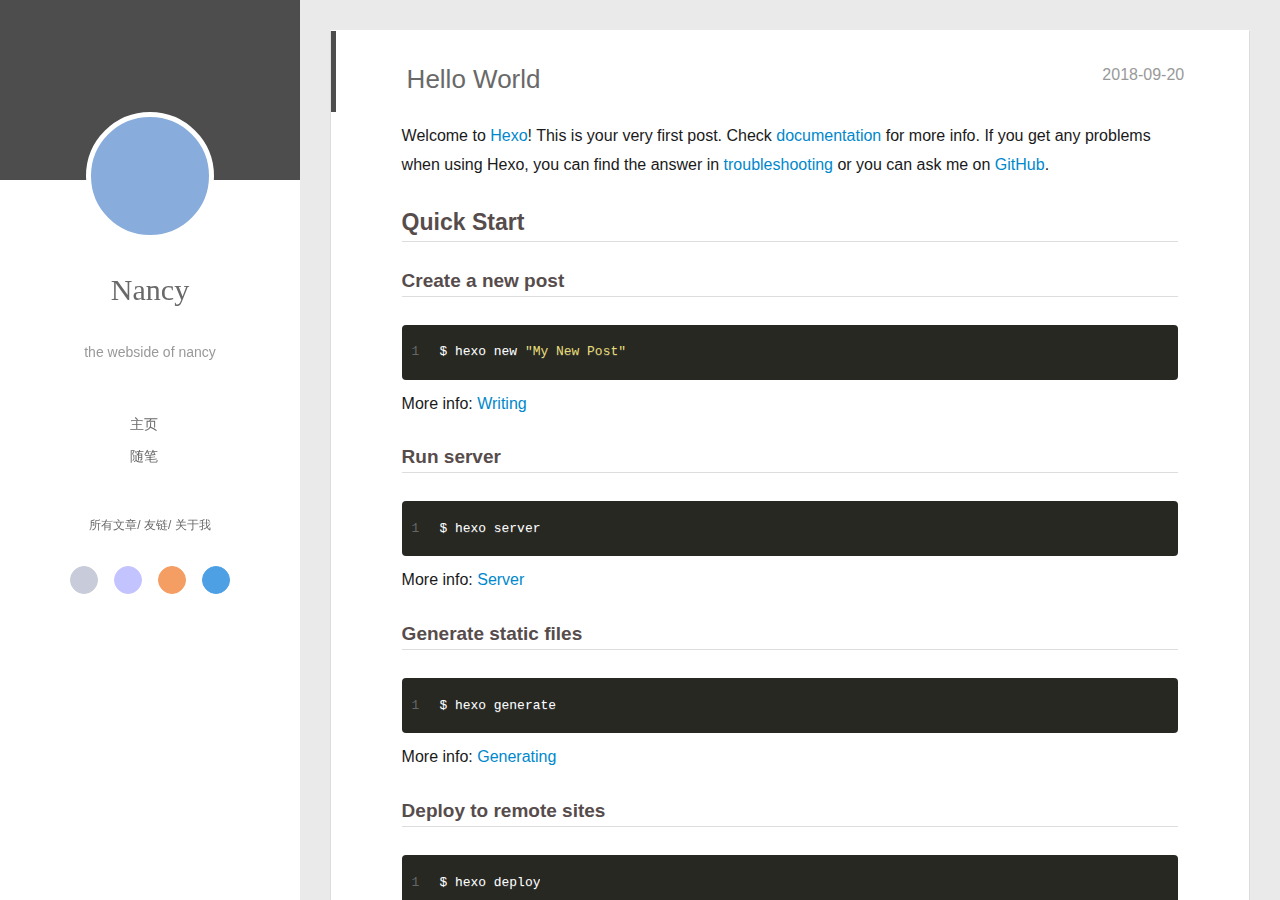
==== index.html @ 9cabf292 "Site updated: 2018-09-20 16:23:36" ====
<!DOCTYPE html>
<html>
<head>
  <meta charset="utf-8">
  
  <meta name="renderer" content="webkit">
  <meta http-equiv="X-UA-Compatible" content="IE=edge" >
  <link rel="dns-prefetch" href="https://nancyeah.github.io">
  <title>nancyeah</title>
  <meta name="viewport" content="width=device-width, initial-scale=1, maximum-scale=1">
  <meta name="description" content="the webside of nancy">
<meta property="og:type" content="website">
<meta property="og:title" content="nancyeah">
<meta property="og:url" content="https://nancyeah.github.io/index.html">
<meta property="og:site_name" content="nancyeah">
<meta property="og:description" content="the webside of nancy">
<meta property="og:locale" content="zh-CN">
<meta name="twitter:card" content="summary">
<meta name="twitter:title" content="nancyeah">
<meta name="twitter:description" content="the webside of nancy">
  
    <link rel="alternative" href="/atom.xml" title="nancyeah" type="application/atom+xml">
  
  
    <link rel="icon" href="/favicon.png">
  
  <link rel="stylesheet" type="text/css" href="/./main.0cf68a.css">
  <style type="text/css">
  
    #container.show {
      background: linear-gradient(200deg,#a0cfe4,#e8c37e);
    }
  </style>
  

  

</head>

<body>
  <div id="container" q-class="show:isCtnShow">
    <canvas id="anm-canvas" class="anm-canvas"></canvas>
    <div class="left-col" q-class="show:isShow">
      
<div class="overlay" style="background: #4d4d4d"></div>
<div class="intrude-less">
	<header id="header" class="inner">
		<a href="/" class="profilepic">
			<img src="" class="js-avatar">
		</a>
		<hgroup>
		  <h1 class="header-author"><a href="/">Nancy</a></h1>
		</hgroup>
		
		<p class="header-subtitle">the webside of nancy</p>
		

		<nav class="header-menu">
			<ul>
			
				<li><a href="/">主页</a></li>
	        
				<li><a href="/tags/随笔/">随笔</a></li>
	        
			</ul>
		</nav>
		<nav class="header-smart-menu">
    		
    			
    			<a q-on="click: openSlider(e, 'innerArchive')" href="javascript:void(0)">所有文章</a>
    			
            
    			
    			<a q-on="click: openSlider(e, 'friends')" href="javascript:void(0)">友链</a>
    			
            
    			
    			<a q-on="click: openSlider(e, 'aboutme')" href="javascript:void(0)">关于我</a>
    			
            
		</nav>
		<nav class="header-nav">
			<div class="social">
				
					<a class="github" target="_blank" href="#" title="github"><i class="icon-github"></i></a>
		        
					<a class="weibo" target="_blank" href="#" title="weibo"><i class="icon-weibo"></i></a>
		        
					<a class="rss" target="_blank" href="#" title="rss"><i class="icon-rss"></i></a>
		        
					<a class="zhihu" target="_blank" href="#" title="zhihu"><i class="icon-zhihu"></i></a>
		        
			</div>
		</nav>
	</header>		
</div>

    </div>
    <div class="mid-col" q-class="show:isShow,hide:isShow|isFalse">
      
<nav id="mobile-nav">
  	<div class="overlay js-overlay" style="background: #4d4d4d"></div>
	<div class="btnctn js-mobile-btnctn">
  		<div class="slider-trigger list" q-on="click: openSlider(e)"><i class="icon icon-sort"></i></div>
	</div>
	<div class="intrude-less">
		<header id="header" class="inner">
			<div class="profilepic">
				<img src="" class="js-avatar">
			</div>
			<hgroup>
			  <h1 class="header-author js-header-author">Nancy</h1>
			</hgroup>
			
			<p class="header-subtitle"><i class="icon icon-quo-left"></i>the webside of nancy<i class="icon icon-quo-right"></i></p>
			
			
			
				
			
				
			
			
			
			<nav class="header-nav">
				<div class="social">
					
						<a class="github" target="_blank" href="#" title="github"><i class="icon-github"></i></a>
			        
						<a class="weibo" target="_blank" href="#" title="weibo"><i class="icon-weibo"></i></a>
			        
						<a class="rss" target="_blank" href="#" title="rss"><i class="icon-rss"></i></a>
			        
						<a class="zhihu" target="_blank" href="#" title="zhihu"><i class="icon-zhihu"></i></a>
			        
				</div>
			</nav>

			<nav class="header-menu js-header-menu">
				<ul style="width: 50%">
				
				
					<li style="width: 50%"><a href="/">主页</a></li>
		        
					<li style="width: 50%"><a href="/tags/随笔/">随笔</a></li>
		        
				</ul>
			</nav>
		</header>				
	</div>
	<div class="mobile-mask" style="display:none" q-show="isShow"></div>
</nav>

      <div id="wrapper" class="body-wrap">
        <div class="menu-l">
          <div class="canvas-wrap">
            <canvas data-colors="#eaeaea" data-sectionHeight="100" data-contentId="js-content" id="myCanvas1" class="anm-canvas"></canvas>
          </div>
          <div id="js-content" class="content-ll">
            
  
    <article id="post-hello-world" class="article article-type-post  article-index" itemscope itemprop="blogPost">
  <div class="article-inner">
    
      <header class="article-header">
        
  
    <h1 itemprop="name">
      <a class="article-title" href="/2018/09/20/hello-world/">Hello World</a>
    </h1>
  

        
        <a href="/2018/09/20/hello-world/" class="archive-article-date">
  	<time datetime="2018-09-20T06:05:25.252Z" itemprop="datePublished"><i class="icon-calendar icon"></i>2018-09-20</time>
</a>
        
      </header>
    
    <div class="article-entry" itemprop="articleBody">
      
        <p>Welcome to <a href="https://hexo.io/" target="_blank" rel="noopener">Hexo</a>! This is your very first post. Check <a href="https://hexo.io/docs/" target="_blank" rel="noopener">documentation</a> for more info. If you get any problems when using Hexo, you can find the answer in <a href="https://hexo.io/docs/troubleshooting.html" target="_blank" rel="noopener">troubleshooting</a> or you can ask me on <a href="https://github.com/hexojs/hexo/issues" target="_blank" rel="noopener">GitHub</a>.</p>
<h2 id="Quick-Start"><a href="#Quick-Start" class="headerlink" title="Quick Start"></a>Quick Start</h2><h3 id="Create-a-new-post"><a href="#Create-a-new-post" class="headerlink" title="Create a new post"></a>Create a new post</h3><figure class="highlight bash"><table><tr><td class="gutter"><pre><span class="line">1</span><br></pre></td><td class="code"><pre><span class="line">$ hexo new <span class="string">"My New Post"</span></span><br></pre></td></tr></table></figure>
<p>More info: <a href="https://hexo.io/docs/writing.html" target="_blank" rel="noopener">Writing</a></p>
<h3 id="Run-server"><a href="#Run-server" class="headerlink" title="Run server"></a>Run server</h3><figure class="highlight bash"><table><tr><td class="gutter"><pre><span class="line">1</span><br></pre></td><td class="code"><pre><span class="line">$ hexo server</span><br></pre></td></tr></table></figure>
<p>More info: <a href="https://hexo.io/docs/server.html" target="_blank" rel="noopener">Server</a></p>
<h3 id="Generate-static-files"><a href="#Generate-static-files" class="headerlink" title="Generate static files"></a>Generate static files</h3><figure class="highlight bash"><table><tr><td class="gutter"><pre><span class="line">1</span><br></pre></td><td class="code"><pre><span class="line">$ hexo generate</span><br></pre></td></tr></table></figure>
<p>More info: <a href="https://hexo.io/docs/generating.html" target="_blank" rel="noopener">Generating</a></p>
<h3 id="Deploy-to-remote-sites"><a href="#Deploy-to-remote-sites" class="headerlink" title="Deploy to remote sites"></a>Deploy to remote sites</h3><figure class="highlight bash"><table><tr><td class="gutter"><pre><span class="line">1</span><br></pre></td><td class="code"><pre><span class="line">$ hexo deploy</span><br></pre></td></tr></table></figure>
<p>More info: <a href="https://hexo.io/docs/deployment.html" target="_blank" rel="noopener">Deployment</a></p>

      

      
    </div>
    <div class="article-info article-info-index">
      
      
      

      
        <p class="article-more-link">
          <a class="article-more-a" href="/2018/09/20/hello-world/">展开全文 >></a>
        </p>
      

      
      <div class="clearfix"></div>
    </div>
  </div>
</article>

<aside class="wrap-side-operation">
    <div class="mod-side-operation">
        
        <div class="jump-container" id="js-jump-container" style="display:none;">
            <a href="javascript:void(0)" class="mod-side-operation__jump-to-top">
                <i class="icon-font icon-back"></i>
            </a>
            <div id="js-jump-plan-container" class="jump-plan-container" style="top: -11px;">
                <i class="icon-font icon-plane jump-plane"></i>
            </div>
        </div>
        
        
    </div>
</aside>



<!-- 目录内容 -->  <!-- 目录内容结束 -->
  
  


          </div>
        </div>
      </div>
      <footer id="footer">
  <div class="outer">
    <div id="footer-info">
    	<div class="footer-left">
    		&copy; 2018 Nancy
    	</div>
      	<div class="footer-right">
      		<a href="http://hexo.io/" target="_blank">Hexo</a>  Theme <a href="https://github.com/litten/hexo-theme-yilia" target="_blank">Yilia</a> by Litten
      	</div>
    </div>
  </div>
</footer>
    </div>
    <script>
	var yiliaConfig = {
		mathjax: false,
		isHome: true,
		isPost: false,
		isArchive: false,
		isTag: false,
		isCategory: false,
		open_in_new: false,
		toc_hide_index: true,
		root: "/",
		innerArchive: true,
		showTags: false
	}
</script>

<script>!function(t){function n(e){if(r[e])return r[e].exports;var i=r[e]={exports:{},id:e,loaded:!1};return t[e].call(i.exports,i,i.exports,n),i.loaded=!0,i.exports}var r={};n.m=t,n.c=r,n.p="./",n(0)}([function(t,n,r){r(195),t.exports=r(191)},function(t,n,r){var e=r(3),i=r(52),o=r(27),u=r(28),c=r(53),f="prototype",a=function(t,n,r){var s,l,h,v,p=t&a.F,d=t&a.G,y=t&a.S,g=t&a.P,b=t&a.B,m=d?e:y?e[n]||(e[n]={}):(e[n]||{})[f],x=d?i:i[n]||(i[n]={}),w=x[f]||(x[f]={});d&&(r=n);for(s in r)l=!p&&m&&void 0!==m[s],h=(l?m:r)[s],v=b&&l?c(h,e):g&&"function"==typeof h?c(Function.call,h):h,m&&u(m,s,h,t&a.U),x[s]!=h&&o(x,s,v),g&&w[s]!=h&&(w[s]=h)};e.core=i,a.F=1,a.G=2,a.S=4,a.P=8,a.B=16,a.W=32,a.U=64,a.R=128,t.exports=a},function(t,n,r){var e=r(6);t.exports=function(t){if(!e(t))throw TypeError(t+" is not an object!");return t}},function(t,n){var r=t.exports="undefined"!=typeof window&&window.Math==Math?window:"undefined"!=typeof self&&self.Math==Math?self:Function("return this")();"number"==typeof __g&&(__g=r)},function(t,n){t.exports=function(t){try{return!!t()}catch(t){return!0}}},function(t,n){var r=t.exports="undefined"!=typeof window&&window.Math==Math?window:"undefined"!=typeof self&&self.Math==Math?self:Function("return this")();"number"==typeof __g&&(__g=r)},function(t,n){t.exports=function(t){return"object"==typeof t?null!==t:"function"==typeof t}},function(t,n,r){var e=r(126)("wks"),i=r(76),o=r(3).Symbol,u="function"==typeof o;(t.exports=function(t){return e[t]||(e[t]=u&&o[t]||(u?o:i)("Symbol."+t))}).store=e},function(t,n){var r={}.hasOwnProperty;t.exports=function(t,n){return r.call(t,n)}},function(t,n,r){var e=r(94),i=r(33);t.exports=function(t){return e(i(t))}},function(t,n,r){t.exports=!r(4)(function(){return 7!=Object.defineProperty({},"a",{get:function(){return 7}}).a})},function(t,n,r){var e=r(2),i=r(167),o=r(50),u=Object.defineProperty;n.f=r(10)?Object.defineProperty:function(t,n,r){if(e(t),n=o(n,!0),e(r),i)try{return u(t,n,r)}catch(t){}if("get"in r||"set"in r)throw TypeError("Accessors not supported!");return"value"in r&&(t[n]=r.value),t}},function(t,n,r){t.exports=!r(18)(function(){return 7!=Object.defineProperty({},"a",{get:function(){return 7}}).a})},function(t,n,r){var e=r(14),i=r(22);t.exports=r(12)?function(t,n,r){return e.f(t,n,i(1,r))}:function(t,n,r){return t[n]=r,t}},function(t,n,r){var e=r(20),i=r(58),o=r(42),u=Object.defineProperty;n.f=r(12)?Object.defineProperty:function(t,n,r){if(e(t),n=o(n,!0),e(r),i)try{return u(t,n,r)}catch(t){}if("get"in r||"set"in r)throw TypeError("Accessors not supported!");return"value"in r&&(t[n]=r.value),t}},function(t,n,r){var e=r(40)("wks"),i=r(23),o=r(5).Symbol,u="function"==typeof o;(t.exports=function(t){return e[t]||(e[t]=u&&o[t]||(u?o:i)("Symbol."+t))}).store=e},function(t,n,r){var e=r(67),i=Math.min;t.exports=function(t){return t>0?i(e(t),9007199254740991):0}},function(t,n,r){var e=r(46);t.exports=function(t){return Object(e(t))}},function(t,n){t.exports=function(t){try{return!!t()}catch(t){return!0}}},function(t,n,r){var e=r(63),i=r(34);t.exports=Object.keys||function(t){return e(t,i)}},function(t,n,r){var e=r(21);t.exports=function(t){if(!e(t))throw TypeError(t+" is not an object!");return t}},function(t,n){t.exports=function(t){return"object"==typeof t?null!==t:"function"==typeof t}},function(t,n){t.exports=function(t,n){return{enumerable:!(1&t),configurable:!(2&t),writable:!(4&t),value:n}}},function(t,n){var r=0,e=Math.random();t.exports=function(t){return"Symbol(".concat(void 0===t?"":t,")_",(++r+e).toString(36))}},function(t,n){var r={}.hasOwnProperty;t.exports=function(t,n){return r.call(t,n)}},function(t,n){var r=t.exports={version:"2.4.0"};"number"==typeof __e&&(__e=r)},function(t,n){t.exports=function(t){if("function"!=typeof t)throw TypeError(t+" is not a function!");return t}},function(t,n,r){var e=r(11),i=r(66);t.exports=r(10)?function(t,n,r){return e.f(t,n,i(1,r))}:function(t,n,r){return t[n]=r,t}},function(t,n,r){var e=r(3),i=r(27),o=r(24),u=r(76)("src"),c="toString",f=Function[c],a=(""+f).split(c);r(52).inspectSource=function(t){return f.call(t)},(t.exports=function(t,n,r,c){var f="function"==typeof r;f&&(o(r,"name")||i(r,"name",n)),t[n]!==r&&(f&&(o(r,u)||i(r,u,t[n]?""+t[n]:a.join(String(n)))),t===e?t[n]=r:c?t[n]?t[n]=r:i(t,n,r):(delete t[n],i(t,n,r)))})(Function.prototype,c,function(){return"function"==typeof this&&this[u]||f.call(this)})},function(t,n,r){var e=r(1),i=r(4),o=r(46),u=function(t,n,r,e){var i=String(o(t)),u="<"+n;return""!==r&&(u+=" "+r+'="'+String(e).replace(/"/g,"&quot;")+'"'),u+">"+i+"</"+n+">"};t.exports=function(t,n){var r={};r[t]=n(u),e(e.P+e.F*i(function(){var n=""[t]('"');return n!==n.toLowerCase()||n.split('"').length>3}),"String",r)}},function(t,n,r){var e=r(115),i=r(46);t.exports=function(t){return e(i(t))}},function(t,n,r){var e=r(116),i=r(66),o=r(30),u=r(50),c=r(24),f=r(167),a=Object.getOwnPropertyDescriptor;n.f=r(10)?a:function(t,n){if(t=o(t),n=u(n,!0),f)try{return a(t,n)}catch(t){}if(c(t,n))return i(!e.f.call(t,n),t[n])}},function(t,n,r){var e=r(24),i=r(17),o=r(145)("IE_PROTO"),u=Object.prototype;t.exports=Object.getPrototypeOf||function(t){return t=i(t),e(t,o)?t[o]:"function"==typeof t.constructor&&t instanceof t.constructor?t.constructor.prototype:t instanceof Object?u:null}},function(t,n){t.exports=function(t){if(void 0==t)throw TypeError("Can't call method on  "+t);return t}},function(t,n){t.exports="constructor,hasOwnProperty,isPrototypeOf,propertyIsEnumerable,toLocaleString,toString,valueOf".split(",")},function(t,n){t.exports={}},function(t,n){t.exports=!0},function(t,n){n.f={}.propertyIsEnumerable},function(t,n,r){var e=r(14).f,i=r(8),o=r(15)("toStringTag");t.exports=function(t,n,r){t&&!i(t=r?t:t.prototype,o)&&e(t,o,{configurable:!0,value:n})}},function(t,n,r){var e=r(40)("keys"),i=r(23);t.exports=function(t){return e[t]||(e[t]=i(t))}},function(t,n,r){var e=r(5),i="__core-js_shared__",o=e[i]||(e[i]={});t.exports=function(t){return o[t]||(o[t]={})}},function(t,n){var r=Math.ceil,e=Math.floor;t.exports=function(t){return isNaN(t=+t)?0:(t>0?e:r)(t)}},function(t,n,r){var e=r(21);t.exports=function(t,n){if(!e(t))return t;var r,i;if(n&&"function"==typeof(r=t.toString)&&!e(i=r.call(t)))return i;if("function"==typeof(r=t.valueOf)&&!e(i=r.call(t)))return i;if(!n&&"function"==typeof(r=t.toString)&&!e(i=r.call(t)))return i;throw TypeError("Can't convert object to primitive value")}},function(t,n,r){var e=r(5),i=r(25),o=r(36),u=r(44),c=r(14).f;t.exports=function(t){var n=i.Symbol||(i.Symbol=o?{}:e.Symbol||{});"_"==t.charAt(0)||t in n||c(n,t,{value:u.f(t)})}},function(t,n,r){n.f=r(15)},function(t,n){var r={}.toString;t.exports=function(t){return r.call(t).slice(8,-1)}},function(t,n){t.exports=function(t){if(void 0==t)throw TypeError("Can't call method on  "+t);return t}},function(t,n,r){var e=r(4);t.exports=function(t,n){return!!t&&e(function(){n?t.call(null,function(){},1):t.call(null)})}},function(t,n,r){var e=r(53),i=r(115),o=r(17),u=r(16),c=r(203);t.exports=function(t,n){var r=1==t,f=2==t,a=3==t,s=4==t,l=6==t,h=5==t||l,v=n||c;return function(n,c,p){for(var d,y,g=o(n),b=i(g),m=e(c,p,3),x=u(b.length),w=0,S=r?v(n,x):f?v(n,0):void 0;x>w;w++)if((h||w in b)&&(d=b[w],y=m(d,w,g),t))if(r)S[w]=y;else if(y)switch(t){case 3:return!0;case 5:return d;case 6:return w;case 2:S.push(d)}else if(s)return!1;return l?-1:a||s?s:S}}},function(t,n,r){var e=r(1),i=r(52),o=r(4);t.exports=function(t,n){var r=(i.Object||{})[t]||Object[t],u={};u[t]=n(r),e(e.S+e.F*o(function(){r(1)}),"Object",u)}},function(t,n,r){var e=r(6);t.exports=function(t,n){if(!e(t))return t;var r,i;if(n&&"function"==typeof(r=t.toString)&&!e(i=r.call(t)))return i;if("function"==typeof(r=t.valueOf)&&!e(i=r.call(t)))return i;if(!n&&"function"==typeof(r=t.toString)&&!e(i=r.call(t)))return i;throw TypeError("Can't convert object to primitive value")}},function(t,n,r){var e=r(5),i=r(25),o=r(91),u=r(13),c="prototype",f=function(t,n,r){var a,s,l,h=t&f.F,v=t&f.G,p=t&f.S,d=t&f.P,y=t&f.B,g=t&f.W,b=v?i:i[n]||(i[n]={}),m=b[c],x=v?e:p?e[n]:(e[n]||{})[c];v&&(r=n);for(a in r)(s=!h&&x&&void 0!==x[a])&&a in b||(l=s?x[a]:r[a],b[a]=v&&"function"!=typeof x[a]?r[a]:y&&s?o(l,e):g&&x[a]==l?function(t){var n=function(n,r,e){if(this instanceof t){switch(arguments.length){case 0:return new t;case 1:return new t(n);case 2:return new t(n,r)}return new t(n,r,e)}return t.apply(this,arguments)};return n[c]=t[c],n}(l):d&&"function"==typeof l?o(Function.call,l):l,d&&((b.virtual||(b.virtual={}))[a]=l,t&f.R&&m&&!m[a]&&u(m,a,l)))};f.F=1,f.G=2,f.S=4,f.P=8,f.B=16,f.W=32,f.U=64,f.R=128,t.exports=f},function(t,n){var r=t.exports={version:"2.4.0"};"number"==typeof __e&&(__e=r)},function(t,n,r){var e=r(26);t.exports=function(t,n,r){if(e(t),void 0===n)return t;switch(r){case 1:return function(r){return t.call(n,r)};case 2:return function(r,e){return t.call(n,r,e)};case 3:return function(r,e,i){return t.call(n,r,e,i)}}return function(){return t.apply(n,arguments)}}},function(t,n,r){var e=r(183),i=r(1),o=r(126)("metadata"),u=o.store||(o.store=new(r(186))),c=function(t,n,r){var i=u.get(t);if(!i){if(!r)return;u.set(t,i=new e)}var o=i.get(n);if(!o){if(!r)return;i.set(n,o=new e)}return o},f=function(t,n,r){var e=c(n,r,!1);return void 0!==e&&e.has(t)},a=function(t,n,r){var e=c(n,r,!1);return void 0===e?void 0:e.get(t)},s=function(t,n,r,e){c(r,e,!0).set(t,n)},l=function(t,n){var r=c(t,n,!1),e=[];return r&&r.forEach(function(t,n){e.push(n)}),e},h=function(t){return void 0===t||"symbol"==typeof t?t:String(t)},v=function(t){i(i.S,"Reflect",t)};t.exports={store:u,map:c,has:f,get:a,set:s,keys:l,key:h,exp:v}},function(t,n,r){"use strict";if(r(10)){var e=r(69),i=r(3),o=r(4),u=r(1),c=r(127),f=r(152),a=r(53),s=r(68),l=r(66),h=r(27),v=r(73),p=r(67),d=r(16),y=r(75),g=r(50),b=r(24),m=r(180),x=r(114),w=r(6),S=r(17),_=r(137),O=r(70),E=r(32),P=r(71).f,j=r(154),F=r(76),M=r(7),A=r(48),N=r(117),T=r(146),I=r(155),k=r(80),L=r(123),R=r(74),C=r(130),D=r(160),U=r(11),W=r(31),G=U.f,B=W.f,V=i.RangeError,z=i.TypeError,q=i.Uint8Array,K="ArrayBuffer",J="Shared"+K,Y="BYTES_PER_ELEMENT",H="prototype",$=Array[H],X=f.ArrayBuffer,Q=f.DataView,Z=A(0),tt=A(2),nt=A(3),rt=A(4),et=A(5),it=A(6),ot=N(!0),ut=N(!1),ct=I.values,ft=I.keys,at=I.entries,st=$.lastIndexOf,lt=$.reduce,ht=$.reduceRight,vt=$.join,pt=$.sort,dt=$.slice,yt=$.toString,gt=$.toLocaleString,bt=M("iterator"),mt=M("toStringTag"),xt=F("typed_constructor"),wt=F("def_constructor"),St=c.CONSTR,_t=c.TYPED,Ot=c.VIEW,Et="Wrong length!",Pt=A(1,function(t,n){return Tt(T(t,t[wt]),n)}),jt=o(function(){return 1===new q(new Uint16Array([1]).buffer)[0]}),Ft=!!q&&!!q[H].set&&o(function(){new q(1).set({})}),Mt=function(t,n){if(void 0===t)throw z(Et);var r=+t,e=d(t);if(n&&!m(r,e))throw V(Et);return e},At=function(t,n){var r=p(t);if(r<0||r%n)throw V("Wrong offset!");return r},Nt=function(t){if(w(t)&&_t in t)return t;throw z(t+" is not a typed array!")},Tt=function(t,n){if(!(w(t)&&xt in t))throw z("It is not a typed array constructor!");return new t(n)},It=function(t,n){return kt(T(t,t[wt]),n)},kt=function(t,n){for(var r=0,e=n.length,i=Tt(t,e);e>r;)i[r]=n[r++];return i},Lt=function(t,n,r){G(t,n,{get:function(){return this._d[r]}})},Rt=function(t){var n,r,e,i,o,u,c=S(t),f=arguments.length,s=f>1?arguments[1]:void 0,l=void 0!==s,h=j(c);if(void 0!=h&&!_(h)){for(u=h.call(c),e=[],n=0;!(o=u.next()).done;n++)e.push(o.value);c=e}for(l&&f>2&&(s=a(s,arguments[2],2)),n=0,r=d(c.length),i=Tt(this,r);r>n;n++)i[n]=l?s(c[n],n):c[n];return i},Ct=function(){for(var t=0,n=arguments.length,r=Tt(this,n);n>t;)r[t]=arguments[t++];return r},Dt=!!q&&o(function(){gt.call(new q(1))}),Ut=function(){return gt.apply(Dt?dt.call(Nt(this)):Nt(this),arguments)},Wt={copyWithin:function(t,n){return D.call(Nt(this),t,n,arguments.length>2?arguments[2]:void 0)},every:function(t){return rt(Nt(this),t,arguments.length>1?arguments[1]:void 0)},fill:function(t){return C.apply(Nt(this),arguments)},filter:function(t){return It(this,tt(Nt(this),t,arguments.length>1?arguments[1]:void 0))},find:function(t){return et(Nt(this),t,arguments.length>1?arguments[1]:void 0)},findIndex:function(t){return it(Nt(this),t,arguments.length>1?arguments[1]:void 0)},forEach:function(t){Z(Nt(this),t,arguments.length>1?arguments[1]:void 0)},indexOf:function(t){return ut(Nt(this),t,arguments.length>1?arguments[1]:void 0)},includes:function(t){return ot(Nt(this),t,arguments.length>1?arguments[1]:void 0)},join:function(t){return vt.apply(Nt(this),arguments)},lastIndexOf:function(t){return st.apply(Nt(this),arguments)},map:function(t){return Pt(Nt(this),t,arguments.length>1?arguments[1]:void 0)},reduce:function(t){return lt.apply(Nt(this),arguments)},reduceRight:function(t){return ht.apply(Nt(this),arguments)},reverse:function(){for(var t,n=this,r=Nt(n).length,e=Math.floor(r/2),i=0;i<e;)t=n[i],n[i++]=n[--r],n[r]=t;return n},some:function(t){return nt(Nt(this),t,arguments.length>1?arguments[1]:void 0)},sort:function(t){return pt.call(Nt(this),t)},subarray:function(t,n){var r=Nt(this),e=r.length,i=y(t,e);return new(T(r,r[wt]))(r.buffer,r.byteOffset+i*r.BYTES_PER_ELEMENT,d((void 0===n?e:y(n,e))-i))}},Gt=function(t,n){return It(this,dt.call(Nt(this),t,n))},Bt=function(t){Nt(this);var n=At(arguments[1],1),r=this.length,e=S(t),i=d(e.length),o=0;if(i+n>r)throw V(Et);for(;o<i;)this[n+o]=e[o++]},Vt={entries:function(){return at.call(Nt(this))},keys:function(){return ft.call(Nt(this))},values:function(){return ct.call(Nt(this))}},zt=function(t,n){return w(t)&&t[_t]&&"symbol"!=typeof n&&n in t&&String(+n)==String(n)},qt=function(t,n){return zt(t,n=g(n,!0))?l(2,t[n]):B(t,n)},Kt=function(t,n,r){return!(zt(t,n=g(n,!0))&&w(r)&&b(r,"value"))||b(r,"get")||b(r,"set")||r.configurable||b(r,"writable")&&!r.writable||b(r,"enumerable")&&!r.enumerable?G(t,n,r):(t[n]=r.value,t)};St||(W.f=qt,U.f=Kt),u(u.S+u.F*!St,"Object",{getOwnPropertyDescriptor:qt,defineProperty:Kt}),o(function(){yt.call({})})&&(yt=gt=function(){return vt.call(this)});var Jt=v({},Wt);v(Jt,Vt),h(Jt,bt,Vt.values),v(Jt,{slice:Gt,set:Bt,constructor:function(){},toString:yt,toLocaleString:Ut}),Lt(Jt,"buffer","b"),Lt(Jt,"byteOffset","o"),Lt(Jt,"byteLength","l"),Lt(Jt,"length","e"),G(Jt,mt,{get:function(){return this[_t]}}),t.exports=function(t,n,r,f){f=!!f;var a=t+(f?"Clamped":"")+"Array",l="Uint8Array"!=a,v="get"+t,p="set"+t,y=i[a],g=y||{},b=y&&E(y),m=!y||!c.ABV,S={},_=y&&y[H],j=function(t,r){var e=t._d;return e.v[v](r*n+e.o,jt)},F=function(t,r,e){var i=t._d;f&&(e=(e=Math.round(e))<0?0:e>255?255:255&e),i.v[p](r*n+i.o,e,jt)},M=function(t,n){G(t,n,{get:function(){return j(this,n)},set:function(t){return F(this,n,t)},enumerable:!0})};m?(y=r(function(t,r,e,i){s(t,y,a,"_d");var o,u,c,f,l=0,v=0;if(w(r)){if(!(r instanceof X||(f=x(r))==K||f==J))return _t in r?kt(y,r):Rt.call(y,r);o=r,v=At(e,n);var p=r.byteLength;if(void 0===i){if(p%n)throw V(Et);if((u=p-v)<0)throw V(Et)}else if((u=d(i)*n)+v>p)throw V(Et);c=u/n}else c=Mt(r,!0),u=c*n,o=new X(u);for(h(t,"_d",{b:o,o:v,l:u,e:c,v:new Q(o)});l<c;)M(t,l++)}),_=y[H]=O(Jt),h(_,"constructor",y)):L(function(t){new y(null),new y(t)},!0)||(y=r(function(t,r,e,i){s(t,y,a);var o;return w(r)?r instanceof X||(o=x(r))==K||o==J?void 0!==i?new g(r,At(e,n),i):void 0!==e?new g(r,At(e,n)):new g(r):_t in r?kt(y,r):Rt.call(y,r):new g(Mt(r,l))}),Z(b!==Function.prototype?P(g).concat(P(b)):P(g),function(t){t in y||h(y,t,g[t])}),y[H]=_,e||(_.constructor=y));var A=_[bt],N=!!A&&("values"==A.name||void 0==A.name),T=Vt.values;h(y,xt,!0),h(_,_t,a),h(_,Ot,!0),h(_,wt,y),(f?new y(1)[mt]==a:mt in _)||G(_,mt,{get:function(){return a}}),S[a]=y,u(u.G+u.W+u.F*(y!=g),S),u(u.S,a,{BYTES_PER_ELEMENT:n,from:Rt,of:Ct}),Y in _||h(_,Y,n),u(u.P,a,Wt),R(a),u(u.P+u.F*Ft,a,{set:Bt}),u(u.P+u.F*!N,a,Vt),u(u.P+u.F*(_.toString!=yt),a,{toString:yt}),u(u.P+u.F*o(function(){new y(1).slice()}),a,{slice:Gt}),u(u.P+u.F*(o(function(){return[1,2].toLocaleString()!=new y([1,2]).toLocaleString()})||!o(function(){_.toLocaleString.call([1,2])})),a,{toLocaleString:Ut}),k[a]=N?A:T,e||N||h(_,bt,T)}}else t.exports=function(){}},function(t,n){var r={}.toString;t.exports=function(t){return r.call(t).slice(8,-1)}},function(t,n,r){var e=r(21),i=r(5).document,o=e(i)&&e(i.createElement);t.exports=function(t){return o?i.createElement(t):{}}},function(t,n,r){t.exports=!r(12)&&!r(18)(function(){return 7!=Object.defineProperty(r(57)("div"),"a",{get:function(){return 7}}).a})},function(t,n,r){"use strict";var e=r(36),i=r(51),o=r(64),u=r(13),c=r(8),f=r(35),a=r(96),s=r(38),l=r(103),h=r(15)("iterator"),v=!([].keys&&"next"in[].keys()),p="keys",d="values",y=function(){return this};t.exports=function(t,n,r,g,b,m,x){a(r,n,g);var w,S,_,O=function(t){if(!v&&t in F)return F[t];switch(t){case p:case d:return function(){return new r(this,t)}}return function(){return new r(this,t)}},E=n+" Iterator",P=b==d,j=!1,F=t.prototype,M=F[h]||F["@@iterator"]||b&&F[b],A=M||O(b),N=b?P?O("entries"):A:void 0,T="Array"==n?F.entries||M:M;if(T&&(_=l(T.call(new t)))!==Object.prototype&&(s(_,E,!0),e||c(_,h)||u(_,h,y)),P&&M&&M.name!==d&&(j=!0,A=function(){return M.call(this)}),e&&!x||!v&&!j&&F[h]||u(F,h,A),f[n]=A,f[E]=y,b)if(w={values:P?A:O(d),keys:m?A:O(p),entries:N},x)for(S in w)S in F||o(F,S,w[S]);else i(i.P+i.F*(v||j),n,w);return w}},function(t,n,r){var e=r(20),i=r(100),o=r(34),u=r(39)("IE_PROTO"),c=function(){},f="prototype",a=function(){var t,n=r(57)("iframe"),e=o.length;for(n.style.display="none",r(93).appendChild(n),n.src="javascript:",t=n.contentWindow.document,t.open(),t.write("<script>document.F=Object<\/script>"),t.close(),a=t.F;e--;)delete a[f][o[e]];return a()};t.exports=Object.create||function(t,n){var r;return null!==t?(c[f]=e(t),r=new c,c[f]=null,r[u]=t):r=a(),void 0===n?r:i(r,n)}},function(t,n,r){var e=r(63),i=r(34).concat("length","prototype");n.f=Object.getOwnPropertyNames||function(t){return e(t,i)}},function(t,n){n.f=Object.getOwnPropertySymbols},function(t,n,r){var e=r(8),i=r(9),o=r(90)(!1),u=r(39)("IE_PROTO");t.exports=function(t,n){var r,c=i(t),f=0,a=[];for(r in c)r!=u&&e(c,r)&&a.push(r);for(;n.length>f;)e(c,r=n[f++])&&(~o(a,r)||a.push(r));return a}},function(t,n,r){t.exports=r(13)},function(t,n,r){var e=r(76)("meta"),i=r(6),o=r(24),u=r(11).f,c=0,f=Object.isExtensible||function(){return!0},a=!r(4)(function(){return f(Object.preventExtensions({}))}),s=function(t){u(t,e,{value:{i:"O"+ ++c,w:{}}})},l=function(t,n){if(!i(t))return"symbol"==typeof t?t:("string"==typeof t?"S":"P")+t;if(!o(t,e)){if(!f(t))return"F";if(!n)return"E";s(t)}return t[e].i},h=function(t,n){if(!o(t,e)){if(!f(t))return!0;if(!n)return!1;s(t)}return t[e].w},v=function(t){return a&&p.NEED&&f(t)&&!o(t,e)&&s(t),t},p=t.exports={KEY:e,NEED:!1,fastKey:l,getWeak:h,onFreeze:v}},function(t,n){t.exports=function(t,n){return{enumerable:!(1&t),configurable:!(2&t),writable:!(4&t),value:n}}},function(t,n){var r=Math.ceil,e=Math.floor;t.exports=function(t){return isNaN(t=+t)?0:(t>0?e:r)(t)}},function(t,n){t.exports=function(t,n,r,e){if(!(t instanceof n)||void 0!==e&&e in t)throw TypeError(r+": incorrect invocation!");return t}},function(t,n){t.exports=!1},function(t,n,r){var e=r(2),i=r(173),o=r(133),u=r(145)("IE_PROTO"),c=function(){},f="prototype",a=function(){var t,n=r(132)("iframe"),e=o.length;for(n.style.display="none",r(135).appendChild(n),n.src="javascript:",t=n.contentWindow.document,t.open(),t.write("<script>document.F=Object<\/script>"),t.close(),a=t.F;e--;)delete a[f][o[e]];return a()};t.exports=Object.create||function(t,n){var r;return null!==t?(c[f]=e(t),r=new c,c[f]=null,r[u]=t):r=a(),void 0===n?r:i(r,n)}},function(t,n,r){var e=r(175),i=r(133).concat("length","prototype");n.f=Object.getOwnPropertyNames||function(t){return e(t,i)}},function(t,n,r){var e=r(175),i=r(133);t.exports=Object.keys||function(t){return e(t,i)}},function(t,n,r){var e=r(28);t.exports=function(t,n,r){for(var i in n)e(t,i,n[i],r);return t}},function(t,n,r){"use strict";var e=r(3),i=r(11),o=r(10),u=r(7)("species");t.exports=function(t){var n=e[t];o&&n&&!n[u]&&i.f(n,u,{configurable:!0,get:function(){return this}})}},function(t,n,r){var e=r(67),i=Math.max,o=Math.min;t.exports=function(t,n){return t=e(t),t<0?i(t+n,0):o(t,n)}},function(t,n){var r=0,e=Math.random();t.exports=function(t){return"Symbol(".concat(void 0===t?"":t,")_",(++r+e).toString(36))}},function(t,n,r){var e=r(33);t.exports=function(t){return Object(e(t))}},function(t,n,r){var e=r(7)("unscopables"),i=Array.prototype;void 0==i[e]&&r(27)(i,e,{}),t.exports=function(t){i[e][t]=!0}},function(t,n,r){var e=r(53),i=r(169),o=r(137),u=r(2),c=r(16),f=r(154),a={},s={},n=t.exports=function(t,n,r,l,h){var v,p,d,y,g=h?function(){return t}:f(t),b=e(r,l,n?2:1),m=0;if("function"!=typeof g)throw TypeError(t+" is not iterable!");if(o(g)){for(v=c(t.length);v>m;m++)if((y=n?b(u(p=t[m])[0],p[1]):b(t[m]))===a||y===s)return y}else for(d=g.call(t);!(p=d.next()).done;)if((y=i(d,b,p.value,n))===a||y===s)return y};n.BREAK=a,n.RETURN=s},function(t,n){t.exports={}},function(t,n,r){var e=r(11).f,i=r(24),o=r(7)("toStringTag");t.exports=function(t,n,r){t&&!i(t=r?t:t.prototype,o)&&e(t,o,{configurable:!0,value:n})}},function(t,n,r){var e=r(1),i=r(46),o=r(4),u=r(150),c="["+u+"]",f="​",a=RegExp("^"+c+c+"*"),s=RegExp(c+c+"*$"),l=function(t,n,r){var i={},c=o(function(){return!!u[t]()||f[t]()!=f}),a=i[t]=c?n(h):u[t];r&&(i[r]=a),e(e.P+e.F*c,"String",i)},h=l.trim=function(t,n){return t=String(i(t)),1&n&&(t=t.replace(a,"")),2&n&&(t=t.replace(s,"")),t};t.exports=l},function(t,n,r){t.exports={default:r(86),__esModule:!0}},function(t,n,r){t.exports={default:r(87),__esModule:!0}},function(t,n,r){"use strict";function e(t){return t&&t.__esModule?t:{default:t}}n.__esModule=!0;var i=r(84),o=e(i),u=r(83),c=e(u),f="function"==typeof c.default&&"symbol"==typeof o.default?function(t){return typeof t}:function(t){return t&&"function"==typeof c.default&&t.constructor===c.default&&t!==c.default.prototype?"symbol":typeof t};n.default="function"==typeof c.default&&"symbol"===f(o.default)?function(t){return void 0===t?"undefined":f(t)}:function(t){return t&&"function"==typeof c.default&&t.constructor===c.default&&t!==c.default.prototype?"symbol":void 0===t?"undefined":f(t)}},function(t,n,r){r(110),r(108),r(111),r(112),t.exports=r(25).Symbol},function(t,n,r){r(109),r(113),t.exports=r(44).f("iterator")},function(t,n){t.exports=function(t){if("function"!=typeof t)throw TypeError(t+" is not a function!");return t}},function(t,n){t.exports=function(){}},function(t,n,r){var e=r(9),i=r(106),o=r(105);t.exports=function(t){return function(n,r,u){var c,f=e(n),a=i(f.length),s=o(u,a);if(t&&r!=r){for(;a>s;)if((c=f[s++])!=c)return!0}else for(;a>s;s++)if((t||s in f)&&f[s]===r)return t||s||0;return!t&&-1}}},function(t,n,r){var e=r(88);t.exports=function(t,n,r){if(e(t),void 0===n)return t;switch(r){case 1:return function(r){return t.call(n,r)};case 2:return function(r,e){return t.call(n,r,e)};case 3:return function(r,e,i){return t.call(n,r,e,i)}}return function(){return t.apply(n,arguments)}}},function(t,n,r){var e=r(19),i=r(62),o=r(37);t.exports=function(t){var n=e(t),r=i.f;if(r)for(var u,c=r(t),f=o.f,a=0;c.length>a;)f.call(t,u=c[a++])&&n.push(u);return n}},function(t,n,r){t.exports=r(5).document&&document.documentElement},function(t,n,r){var e=r(56);t.exports=Object("z").propertyIsEnumerable(0)?Object:function(t){return"String"==e(t)?t.split(""):Object(t)}},function(t,n,r){var e=r(56);t.exports=Array.isArray||function(t){return"Array"==e(t)}},function(t,n,r){"use strict";var e=r(60),i=r(22),o=r(38),u={};r(13)(u,r(15)("iterator"),function(){return this}),t.exports=function(t,n,r){t.prototype=e(u,{next:i(1,r)}),o(t,n+" Iterator")}},function(t,n){t.exports=function(t,n){return{value:n,done:!!t}}},function(t,n,r){var e=r(19),i=r(9);t.exports=function(t,n){for(var r,o=i(t),u=e(o),c=u.length,f=0;c>f;)if(o[r=u[f++]]===n)return r}},function(t,n,r){var e=r(23)("meta"),i=r(21),o=r(8),u=r(14).f,c=0,f=Object.isExtensible||function(){return!0},a=!r(18)(function(){return f(Object.preventExtensions({}))}),s=function(t){u(t,e,{value:{i:"O"+ ++c,w:{}}})},l=function(t,n){if(!i(t))return"symbol"==typeof t?t:("string"==typeof t?"S":"P")+t;if(!o(t,e)){if(!f(t))return"F";if(!n)return"E";s(t)}return t[e].i},h=function(t,n){if(!o(t,e)){if(!f(t))return!0;if(!n)return!1;s(t)}return t[e].w},v=function(t){return a&&p.NEED&&f(t)&&!o(t,e)&&s(t),t},p=t.exports={KEY:e,NEED:!1,fastKey:l,getWeak:h,onFreeze:v}},function(t,n,r){var e=r(14),i=r(20),o=r(19);t.exports=r(12)?Object.defineProperties:function(t,n){i(t);for(var r,u=o(n),c=u.length,f=0;c>f;)e.f(t,r=u[f++],n[r]);return t}},function(t,n,r){var e=r(37),i=r(22),o=r(9),u=r(42),c=r(8),f=r(58),a=Object.getOwnPropertyDescriptor;n.f=r(12)?a:function(t,n){if(t=o(t),n=u(n,!0),f)try{return a(t,n)}catch(t){}if(c(t,n))return i(!e.f.call(t,n),t[n])}},function(t,n,r){var e=r(9),i=r(61).f,o={}.toString,u="object"==typeof window&&window&&Object.getOwnPropertyNames?Object.getOwnPropertyNames(window):[],c=function(t){try{return i(t)}catch(t){return u.slice()}};t.exports.f=function(t){return u&&"[object Window]"==o.call(t)?c(t):i(e(t))}},function(t,n,r){var e=r(8),i=r(77),o=r(39)("IE_PROTO"),u=Object.prototype;t.exports=Object.getPrototypeOf||function(t){return t=i(t),e(t,o)?t[o]:"function"==typeof t.constructor&&t instanceof t.constructor?t.constructor.prototype:t instanceof Object?u:null}},function(t,n,r){var e=r(41),i=r(33);t.exports=function(t){return function(n,r){var o,u,c=String(i(n)),f=e(r),a=c.length;return f<0||f>=a?t?"":void 0:(o=c.charCodeAt(f),o<55296||o>56319||f+1===a||(u=c.charCodeAt(f+1))<56320||u>57343?t?c.charAt(f):o:t?c.slice(f,f+2):u-56320+(o-55296<<10)+65536)}}},function(t,n,r){var e=r(41),i=Math.max,o=Math.min;t.exports=function(t,n){return t=e(t),t<0?i(t+n,0):o(t,n)}},function(t,n,r){var e=r(41),i=Math.min;t.exports=function(t){return t>0?i(e(t),9007199254740991):0}},function(t,n,r){"use strict";var e=r(89),i=r(97),o=r(35),u=r(9);t.exports=r(59)(Array,"Array",function(t,n){this._t=u(t),this._i=0,this._k=n},function(){var t=this._t,n=this._k,r=this._i++;return!t||r>=t.length?(this._t=void 0,i(1)):"keys"==n?i(0,r):"values"==n?i(0,t[r]):i(0,[r,t[r]])},"values"),o.Arguments=o.Array,e("keys"),e("values"),e("entries")},function(t,n){},function(t,n,r){"use strict";var e=r(104)(!0);r(59)(String,"String",function(t){this._t=String(t),this._i=0},function(){var t,n=this._t,r=this._i;return r>=n.length?{value:void 0,done:!0}:(t=e(n,r),this._i+=t.length,{value:t,done:!1})})},function(t,n,r){"use strict";var e=r(5),i=r(8),o=r(12),u=r(51),c=r(64),f=r(99).KEY,a=r(18),s=r(40),l=r(38),h=r(23),v=r(15),p=r(44),d=r(43),y=r(98),g=r(92),b=r(95),m=r(20),x=r(9),w=r(42),S=r(22),_=r(60),O=r(102),E=r(101),P=r(14),j=r(19),F=E.f,M=P.f,A=O.f,N=e.Symbol,T=e.JSON,I=T&&T.stringify,k="prototype",L=v("_hidden"),R=v("toPrimitive"),C={}.propertyIsEnumerable,D=s("symbol-registry"),U=s("symbols"),W=s("op-symbols"),G=Object[k],B="function"==typeof N,V=e.QObject,z=!V||!V[k]||!V[k].findChild,q=o&&a(function(){return 7!=_(M({},"a",{get:function(){return M(this,"a",{value:7}).a}})).a})?function(t,n,r){var e=F(G,n);e&&delete G[n],M(t,n,r),e&&t!==G&&M(G,n,e)}:M,K=function(t){var n=U[t]=_(N[k]);return n._k=t,n},J=B&&"symbol"==typeof N.iterator?function(t){return"symbol"==typeof t}:function(t){return t instanceof N},Y=function(t,n,r){return t===G&&Y(W,n,r),m(t),n=w(n,!0),m(r),i(U,n)?(r.enumerable?(i(t,L)&&t[L][n]&&(t[L][n]=!1),r=_(r,{enumerable:S(0,!1)})):(i(t,L)||M(t,L,S(1,{})),t[L][n]=!0),q(t,n,r)):M(t,n,r)},H=function(t,n){m(t);for(var r,e=g(n=x(n)),i=0,o=e.length;o>i;)Y(t,r=e[i++],n[r]);return t},$=function(t,n){return void 0===n?_(t):H(_(t),n)},X=function(t){var n=C.call(this,t=w(t,!0));return!(this===G&&i(U,t)&&!i(W,t))&&(!(n||!i(this,t)||!i(U,t)||i(this,L)&&this[L][t])||n)},Q=function(t,n){if(t=x(t),n=w(n,!0),t!==G||!i(U,n)||i(W,n)){var r=F(t,n);return!r||!i(U,n)||i(t,L)&&t[L][n]||(r.enumerable=!0),r}},Z=function(t){for(var n,r=A(x(t)),e=[],o=0;r.length>o;)i(U,n=r[o++])||n==L||n==f||e.push(n);return e},tt=function(t){for(var n,r=t===G,e=A(r?W:x(t)),o=[],u=0;e.length>u;)!i(U,n=e[u++])||r&&!i(G,n)||o.push(U[n]);return o};B||(N=function(){if(this instanceof N)throw TypeError("Symbol is not a constructor!");var t=h(arguments.length>0?arguments[0]:void 0),n=function(r){this===G&&n.call(W,r),i(this,L)&&i(this[L],t)&&(this[L][t]=!1),q(this,t,S(1,r))};return o&&z&&q(G,t,{configurable:!0,set:n}),K(t)},c(N[k],"toString",function(){return this._k}),E.f=Q,P.f=Y,r(61).f=O.f=Z,r(37).f=X,r(62).f=tt,o&&!r(36)&&c(G,"propertyIsEnumerable",X,!0),p.f=function(t){return K(v(t))}),u(u.G+u.W+u.F*!B,{Symbol:N});for(var nt="hasInstance,isConcatSpreadable,iterator,match,replace,search,species,split,toPrimitive,toStringTag,unscopables".split(","),rt=0;nt.length>rt;)v(nt[rt++]);for(var nt=j(v.store),rt=0;nt.length>rt;)d(nt[rt++]);u(u.S+u.F*!B,"Symbol",{for:function(t){return i(D,t+="")?D[t]:D[t]=N(t)},keyFor:function(t){if(J(t))return y(D,t);throw TypeError(t+" is not a symbol!")},useSetter:function(){z=!0},useSimple:function(){z=!1}}),u(u.S+u.F*!B,"Object",{create:$,defineProperty:Y,defineProperties:H,getOwnPropertyDescriptor:Q,getOwnPropertyNames:Z,getOwnPropertySymbols:tt}),T&&u(u.S+u.F*(!B||a(function(){var t=N();return"[null]"!=I([t])||"{}"!=I({a:t})||"{}"!=I(Object(t))})),"JSON",{stringify:function(t){if(void 0!==t&&!J(t)){for(var n,r,e=[t],i=1;arguments.length>i;)e.push(arguments[i++]);return n=e[1],"function"==typeof n&&(r=n),!r&&b(n)||(n=function(t,n){if(r&&(n=r.call(this,t,n)),!J(n))return n}),e[1]=n,I.apply(T,e)}}}),N[k][R]||r(13)(N[k],R,N[k].valueOf),l(N,"Symbol"),l(Math,"Math",!0),l(e.JSON,"JSON",!0)},function(t,n,r){r(43)("asyncIterator")},function(t,n,r){r(43)("observable")},function(t,n,r){r(107);for(var e=r(5),i=r(13),o=r(35),u=r(15)("toStringTag"),c=["NodeList","DOMTokenList","MediaList","StyleSheetList","CSSRuleList"],f=0;f<5;f++){var a=c[f],s=e[a],l=s&&s.prototype;l&&!l[u]&&i(l,u,a),o[a]=o.Array}},function(t,n,r){var e=r(45),i=r(7)("toStringTag"),o="Arguments"==e(function(){return arguments}()),u=function(t,n){try{return t[n]}catch(t){}};t.exports=function(t){var n,r,c;return void 0===t?"Undefined":null===t?"Null":"string"==typeof(r=u(n=Object(t),i))?r:o?e(n):"Object"==(c=e(n))&&"function"==typeof n.callee?"Arguments":c}},function(t,n,r){var e=r(45);t.exports=Object("z").propertyIsEnumerable(0)?Object:function(t){return"String"==e(t)?t.split(""):Object(t)}},function(t,n){n.f={}.propertyIsEnumerable},function(t,n,r){var e=r(30),i=r(16),o=r(75);t.exports=function(t){return function(n,r,u){var c,f=e(n),a=i(f.length),s=o(u,a);if(t&&r!=r){for(;a>s;)if((c=f[s++])!=c)return!0}else for(;a>s;s++)if((t||s in f)&&f[s]===r)return t||s||0;return!t&&-1}}},function(t,n,r){"use strict";var e=r(3),i=r(1),o=r(28),u=r(73),c=r(65),f=r(79),a=r(68),s=r(6),l=r(4),h=r(123),v=r(81),p=r(136);t.exports=function(t,n,r,d,y,g){var b=e[t],m=b,x=y?"set":"add",w=m&&m.prototype,S={},_=function(t){var n=w[t];o(w,t,"delete"==t?function(t){return!(g&&!s(t))&&n.call(this,0===t?0:t)}:"has"==t?function(t){return!(g&&!s(t))&&n.call(this,0===t?0:t)}:"get"==t?function(t){return g&&!s(t)?void 0:n.call(this,0===t?0:t)}:"add"==t?function(t){return n.call(this,0===t?0:t),this}:function(t,r){return n.call(this,0===t?0:t,r),this})};if("function"==typeof m&&(g||w.forEach&&!l(function(){(new m).entries().next()}))){var O=new m,E=O[x](g?{}:-0,1)!=O,P=l(function(){O.has(1)}),j=h(function(t){new m(t)}),F=!g&&l(function(){for(var t=new m,n=5;n--;)t[x](n,n);return!t.has(-0)});j||(m=n(function(n,r){a(n,m,t);var e=p(new b,n,m);return void 0!=r&&f(r,y,e[x],e),e}),m.prototype=w,w.constructor=m),(P||F)&&(_("delete"),_("has"),y&&_("get")),(F||E)&&_(x),g&&w.clear&&delete w.clear}else m=d.getConstructor(n,t,y,x),u(m.prototype,r),c.NEED=!0;return v(m,t),S[t]=m,i(i.G+i.W+i.F*(m!=b),S),g||d.setStrong(m,t,y),m}},function(t,n,r){"use strict";var e=r(27),i=r(28),o=r(4),u=r(46),c=r(7);t.exports=function(t,n,r){var f=c(t),a=r(u,f,""[t]),s=a[0],l=a[1];o(function(){var n={};return n[f]=function(){return 7},7!=""[t](n)})&&(i(String.prototype,t,s),e(RegExp.prototype,f,2==n?function(t,n){return l.call(t,this,n)}:function(t){return l.call(t,this)}))}
},function(t,n,r){"use strict";var e=r(2);t.exports=function(){var t=e(this),n="";return t.global&&(n+="g"),t.ignoreCase&&(n+="i"),t.multiline&&(n+="m"),t.unicode&&(n+="u"),t.sticky&&(n+="y"),n}},function(t,n){t.exports=function(t,n,r){var e=void 0===r;switch(n.length){case 0:return e?t():t.call(r);case 1:return e?t(n[0]):t.call(r,n[0]);case 2:return e?t(n[0],n[1]):t.call(r,n[0],n[1]);case 3:return e?t(n[0],n[1],n[2]):t.call(r,n[0],n[1],n[2]);case 4:return e?t(n[0],n[1],n[2],n[3]):t.call(r,n[0],n[1],n[2],n[3])}return t.apply(r,n)}},function(t,n,r){var e=r(6),i=r(45),o=r(7)("match");t.exports=function(t){var n;return e(t)&&(void 0!==(n=t[o])?!!n:"RegExp"==i(t))}},function(t,n,r){var e=r(7)("iterator"),i=!1;try{var o=[7][e]();o.return=function(){i=!0},Array.from(o,function(){throw 2})}catch(t){}t.exports=function(t,n){if(!n&&!i)return!1;var r=!1;try{var o=[7],u=o[e]();u.next=function(){return{done:r=!0}},o[e]=function(){return u},t(o)}catch(t){}return r}},function(t,n,r){t.exports=r(69)||!r(4)(function(){var t=Math.random();__defineSetter__.call(null,t,function(){}),delete r(3)[t]})},function(t,n){n.f=Object.getOwnPropertySymbols},function(t,n,r){var e=r(3),i="__core-js_shared__",o=e[i]||(e[i]={});t.exports=function(t){return o[t]||(o[t]={})}},function(t,n,r){for(var e,i=r(3),o=r(27),u=r(76),c=u("typed_array"),f=u("view"),a=!(!i.ArrayBuffer||!i.DataView),s=a,l=0,h="Int8Array,Uint8Array,Uint8ClampedArray,Int16Array,Uint16Array,Int32Array,Uint32Array,Float32Array,Float64Array".split(",");l<9;)(e=i[h[l++]])?(o(e.prototype,c,!0),o(e.prototype,f,!0)):s=!1;t.exports={ABV:a,CONSTR:s,TYPED:c,VIEW:f}},function(t,n){"use strict";var r={versions:function(){var t=window.navigator.userAgent;return{trident:t.indexOf("Trident")>-1,presto:t.indexOf("Presto")>-1,webKit:t.indexOf("AppleWebKit")>-1,gecko:t.indexOf("Gecko")>-1&&-1==t.indexOf("KHTML"),mobile:!!t.match(/AppleWebKit.*Mobile.*/),ios:!!t.match(/\(i[^;]+;( U;)? CPU.+Mac OS X/),android:t.indexOf("Android")>-1||t.indexOf("Linux")>-1,iPhone:t.indexOf("iPhone")>-1||t.indexOf("Mac")>-1,iPad:t.indexOf("iPad")>-1,webApp:-1==t.indexOf("Safari"),weixin:-1==t.indexOf("MicroMessenger")}}()};t.exports=r},function(t,n,r){"use strict";var e=r(85),i=function(t){return t&&t.__esModule?t:{default:t}}(e),o=function(){function t(t,n,e){return n||e?String.fromCharCode(n||e):r[t]||t}function n(t){return e[t]}var r={"&quot;":'"',"&lt;":"<","&gt;":">","&amp;":"&","&nbsp;":" "},e={};for(var u in r)e[r[u]]=u;return r["&apos;"]="'",e["'"]="&#39;",{encode:function(t){return t?(""+t).replace(/['<> "&]/g,n).replace(/\r?\n/g,"<br/>").replace(/\s/g,"&nbsp;"):""},decode:function(n){return n?(""+n).replace(/<br\s*\/?>/gi,"\n").replace(/&quot;|&lt;|&gt;|&amp;|&nbsp;|&apos;|&#(\d+);|&#(\d+)/g,t).replace(/\u00a0/g," "):""},encodeBase16:function(t){if(!t)return t;t+="";for(var n=[],r=0,e=t.length;e>r;r++)n.push(t.charCodeAt(r).toString(16).toUpperCase());return n.join("")},encodeBase16forJSON:function(t){if(!t)return t;t=t.replace(/[\u4E00-\u9FBF]/gi,function(t){return escape(t).replace("%u","\\u")});for(var n=[],r=0,e=t.length;e>r;r++)n.push(t.charCodeAt(r).toString(16).toUpperCase());return n.join("")},decodeBase16:function(t){if(!t)return t;t+="";for(var n=[],r=0,e=t.length;e>r;r+=2)n.push(String.fromCharCode("0x"+t.slice(r,r+2)));return n.join("")},encodeObject:function(t){if(t instanceof Array)for(var n=0,r=t.length;r>n;n++)t[n]=o.encodeObject(t[n]);else if("object"==(void 0===t?"undefined":(0,i.default)(t)))for(var e in t)t[e]=o.encodeObject(t[e]);else if("string"==typeof t)return o.encode(t);return t},loadScript:function(t){var n=document.createElement("script");document.getElementsByTagName("body")[0].appendChild(n),n.setAttribute("src",t)},addLoadEvent:function(t){var n=window.onload;"function"!=typeof window.onload?window.onload=t:window.onload=function(){n(),t()}}}}();t.exports=o},function(t,n,r){"use strict";var e=r(17),i=r(75),o=r(16);t.exports=function(t){for(var n=e(this),r=o(n.length),u=arguments.length,c=i(u>1?arguments[1]:void 0,r),f=u>2?arguments[2]:void 0,a=void 0===f?r:i(f,r);a>c;)n[c++]=t;return n}},function(t,n,r){"use strict";var e=r(11),i=r(66);t.exports=function(t,n,r){n in t?e.f(t,n,i(0,r)):t[n]=r}},function(t,n,r){var e=r(6),i=r(3).document,o=e(i)&&e(i.createElement);t.exports=function(t){return o?i.createElement(t):{}}},function(t,n){t.exports="constructor,hasOwnProperty,isPrototypeOf,propertyIsEnumerable,toLocaleString,toString,valueOf".split(",")},function(t,n,r){var e=r(7)("match");t.exports=function(t){var n=/./;try{"/./"[t](n)}catch(r){try{return n[e]=!1,!"/./"[t](n)}catch(t){}}return!0}},function(t,n,r){t.exports=r(3).document&&document.documentElement},function(t,n,r){var e=r(6),i=r(144).set;t.exports=function(t,n,r){var o,u=n.constructor;return u!==r&&"function"==typeof u&&(o=u.prototype)!==r.prototype&&e(o)&&i&&i(t,o),t}},function(t,n,r){var e=r(80),i=r(7)("iterator"),o=Array.prototype;t.exports=function(t){return void 0!==t&&(e.Array===t||o[i]===t)}},function(t,n,r){var e=r(45);t.exports=Array.isArray||function(t){return"Array"==e(t)}},function(t,n,r){"use strict";var e=r(70),i=r(66),o=r(81),u={};r(27)(u,r(7)("iterator"),function(){return this}),t.exports=function(t,n,r){t.prototype=e(u,{next:i(1,r)}),o(t,n+" Iterator")}},function(t,n,r){"use strict";var e=r(69),i=r(1),o=r(28),u=r(27),c=r(24),f=r(80),a=r(139),s=r(81),l=r(32),h=r(7)("iterator"),v=!([].keys&&"next"in[].keys()),p="keys",d="values",y=function(){return this};t.exports=function(t,n,r,g,b,m,x){a(r,n,g);var w,S,_,O=function(t){if(!v&&t in F)return F[t];switch(t){case p:case d:return function(){return new r(this,t)}}return function(){return new r(this,t)}},E=n+" Iterator",P=b==d,j=!1,F=t.prototype,M=F[h]||F["@@iterator"]||b&&F[b],A=M||O(b),N=b?P?O("entries"):A:void 0,T="Array"==n?F.entries||M:M;if(T&&(_=l(T.call(new t)))!==Object.prototype&&(s(_,E,!0),e||c(_,h)||u(_,h,y)),P&&M&&M.name!==d&&(j=!0,A=function(){return M.call(this)}),e&&!x||!v&&!j&&F[h]||u(F,h,A),f[n]=A,f[E]=y,b)if(w={values:P?A:O(d),keys:m?A:O(p),entries:N},x)for(S in w)S in F||o(F,S,w[S]);else i(i.P+i.F*(v||j),n,w);return w}},function(t,n){var r=Math.expm1;t.exports=!r||r(10)>22025.465794806718||r(10)<22025.465794806718||-2e-17!=r(-2e-17)?function(t){return 0==(t=+t)?t:t>-1e-6&&t<1e-6?t+t*t/2:Math.exp(t)-1}:r},function(t,n){t.exports=Math.sign||function(t){return 0==(t=+t)||t!=t?t:t<0?-1:1}},function(t,n,r){var e=r(3),i=r(151).set,o=e.MutationObserver||e.WebKitMutationObserver,u=e.process,c=e.Promise,f="process"==r(45)(u);t.exports=function(){var t,n,r,a=function(){var e,i;for(f&&(e=u.domain)&&e.exit();t;){i=t.fn,t=t.next;try{i()}catch(e){throw t?r():n=void 0,e}}n=void 0,e&&e.enter()};if(f)r=function(){u.nextTick(a)};else if(o){var s=!0,l=document.createTextNode("");new o(a).observe(l,{characterData:!0}),r=function(){l.data=s=!s}}else if(c&&c.resolve){var h=c.resolve();r=function(){h.then(a)}}else r=function(){i.call(e,a)};return function(e){var i={fn:e,next:void 0};n&&(n.next=i),t||(t=i,r()),n=i}}},function(t,n,r){var e=r(6),i=r(2),o=function(t,n){if(i(t),!e(n)&&null!==n)throw TypeError(n+": can't set as prototype!")};t.exports={set:Object.setPrototypeOf||("__proto__"in{}?function(t,n,e){try{e=r(53)(Function.call,r(31).f(Object.prototype,"__proto__").set,2),e(t,[]),n=!(t instanceof Array)}catch(t){n=!0}return function(t,r){return o(t,r),n?t.__proto__=r:e(t,r),t}}({},!1):void 0),check:o}},function(t,n,r){var e=r(126)("keys"),i=r(76);t.exports=function(t){return e[t]||(e[t]=i(t))}},function(t,n,r){var e=r(2),i=r(26),o=r(7)("species");t.exports=function(t,n){var r,u=e(t).constructor;return void 0===u||void 0==(r=e(u)[o])?n:i(r)}},function(t,n,r){var e=r(67),i=r(46);t.exports=function(t){return function(n,r){var o,u,c=String(i(n)),f=e(r),a=c.length;return f<0||f>=a?t?"":void 0:(o=c.charCodeAt(f),o<55296||o>56319||f+1===a||(u=c.charCodeAt(f+1))<56320||u>57343?t?c.charAt(f):o:t?c.slice(f,f+2):u-56320+(o-55296<<10)+65536)}}},function(t,n,r){var e=r(122),i=r(46);t.exports=function(t,n,r){if(e(n))throw TypeError("String#"+r+" doesn't accept regex!");return String(i(t))}},function(t,n,r){"use strict";var e=r(67),i=r(46);t.exports=function(t){var n=String(i(this)),r="",o=e(t);if(o<0||o==1/0)throw RangeError("Count can't be negative");for(;o>0;(o>>>=1)&&(n+=n))1&o&&(r+=n);return r}},function(t,n){t.exports="\t\n\v\f\r   ᠎             　\u2028\u2029\ufeff"},function(t,n,r){var e,i,o,u=r(53),c=r(121),f=r(135),a=r(132),s=r(3),l=s.process,h=s.setImmediate,v=s.clearImmediate,p=s.MessageChannel,d=0,y={},g="onreadystatechange",b=function(){var t=+this;if(y.hasOwnProperty(t)){var n=y[t];delete y[t],n()}},m=function(t){b.call(t.data)};h&&v||(h=function(t){for(var n=[],r=1;arguments.length>r;)n.push(arguments[r++]);return y[++d]=function(){c("function"==typeof t?t:Function(t),n)},e(d),d},v=function(t){delete y[t]},"process"==r(45)(l)?e=function(t){l.nextTick(u(b,t,1))}:p?(i=new p,o=i.port2,i.port1.onmessage=m,e=u(o.postMessage,o,1)):s.addEventListener&&"function"==typeof postMessage&&!s.importScripts?(e=function(t){s.postMessage(t+"","*")},s.addEventListener("message",m,!1)):e=g in a("script")?function(t){f.appendChild(a("script"))[g]=function(){f.removeChild(this),b.call(t)}}:function(t){setTimeout(u(b,t,1),0)}),t.exports={set:h,clear:v}},function(t,n,r){"use strict";var e=r(3),i=r(10),o=r(69),u=r(127),c=r(27),f=r(73),a=r(4),s=r(68),l=r(67),h=r(16),v=r(71).f,p=r(11).f,d=r(130),y=r(81),g="ArrayBuffer",b="DataView",m="prototype",x="Wrong length!",w="Wrong index!",S=e[g],_=e[b],O=e.Math,E=e.RangeError,P=e.Infinity,j=S,F=O.abs,M=O.pow,A=O.floor,N=O.log,T=O.LN2,I="buffer",k="byteLength",L="byteOffset",R=i?"_b":I,C=i?"_l":k,D=i?"_o":L,U=function(t,n,r){var e,i,o,u=Array(r),c=8*r-n-1,f=(1<<c)-1,a=f>>1,s=23===n?M(2,-24)-M(2,-77):0,l=0,h=t<0||0===t&&1/t<0?1:0;for(t=F(t),t!=t||t===P?(i=t!=t?1:0,e=f):(e=A(N(t)/T),t*(o=M(2,-e))<1&&(e--,o*=2),t+=e+a>=1?s/o:s*M(2,1-a),t*o>=2&&(e++,o/=2),e+a>=f?(i=0,e=f):e+a>=1?(i=(t*o-1)*M(2,n),e+=a):(i=t*M(2,a-1)*M(2,n),e=0));n>=8;u[l++]=255&i,i/=256,n-=8);for(e=e<<n|i,c+=n;c>0;u[l++]=255&e,e/=256,c-=8);return u[--l]|=128*h,u},W=function(t,n,r){var e,i=8*r-n-1,o=(1<<i)-1,u=o>>1,c=i-7,f=r-1,a=t[f--],s=127&a;for(a>>=7;c>0;s=256*s+t[f],f--,c-=8);for(e=s&(1<<-c)-1,s>>=-c,c+=n;c>0;e=256*e+t[f],f--,c-=8);if(0===s)s=1-u;else{if(s===o)return e?NaN:a?-P:P;e+=M(2,n),s-=u}return(a?-1:1)*e*M(2,s-n)},G=function(t){return t[3]<<24|t[2]<<16|t[1]<<8|t[0]},B=function(t){return[255&t]},V=function(t){return[255&t,t>>8&255]},z=function(t){return[255&t,t>>8&255,t>>16&255,t>>24&255]},q=function(t){return U(t,52,8)},K=function(t){return U(t,23,4)},J=function(t,n,r){p(t[m],n,{get:function(){return this[r]}})},Y=function(t,n,r,e){var i=+r,o=l(i);if(i!=o||o<0||o+n>t[C])throw E(w);var u=t[R]._b,c=o+t[D],f=u.slice(c,c+n);return e?f:f.reverse()},H=function(t,n,r,e,i,o){var u=+r,c=l(u);if(u!=c||c<0||c+n>t[C])throw E(w);for(var f=t[R]._b,a=c+t[D],s=e(+i),h=0;h<n;h++)f[a+h]=s[o?h:n-h-1]},$=function(t,n){s(t,S,g);var r=+n,e=h(r);if(r!=e)throw E(x);return e};if(u.ABV){if(!a(function(){new S})||!a(function(){new S(.5)})){S=function(t){return new j($(this,t))};for(var X,Q=S[m]=j[m],Z=v(j),tt=0;Z.length>tt;)(X=Z[tt++])in S||c(S,X,j[X]);o||(Q.constructor=S)}var nt=new _(new S(2)),rt=_[m].setInt8;nt.setInt8(0,2147483648),nt.setInt8(1,2147483649),!nt.getInt8(0)&&nt.getInt8(1)||f(_[m],{setInt8:function(t,n){rt.call(this,t,n<<24>>24)},setUint8:function(t,n){rt.call(this,t,n<<24>>24)}},!0)}else S=function(t){var n=$(this,t);this._b=d.call(Array(n),0),this[C]=n},_=function(t,n,r){s(this,_,b),s(t,S,b);var e=t[C],i=l(n);if(i<0||i>e)throw E("Wrong offset!");if(r=void 0===r?e-i:h(r),i+r>e)throw E(x);this[R]=t,this[D]=i,this[C]=r},i&&(J(S,k,"_l"),J(_,I,"_b"),J(_,k,"_l"),J(_,L,"_o")),f(_[m],{getInt8:function(t){return Y(this,1,t)[0]<<24>>24},getUint8:function(t){return Y(this,1,t)[0]},getInt16:function(t){var n=Y(this,2,t,arguments[1]);return(n[1]<<8|n[0])<<16>>16},getUint16:function(t){var n=Y(this,2,t,arguments[1]);return n[1]<<8|n[0]},getInt32:function(t){return G(Y(this,4,t,arguments[1]))},getUint32:function(t){return G(Y(this,4,t,arguments[1]))>>>0},getFloat32:function(t){return W(Y(this,4,t,arguments[1]),23,4)},getFloat64:function(t){return W(Y(this,8,t,arguments[1]),52,8)},setInt8:function(t,n){H(this,1,t,B,n)},setUint8:function(t,n){H(this,1,t,B,n)},setInt16:function(t,n){H(this,2,t,V,n,arguments[2])},setUint16:function(t,n){H(this,2,t,V,n,arguments[2])},setInt32:function(t,n){H(this,4,t,z,n,arguments[2])},setUint32:function(t,n){H(this,4,t,z,n,arguments[2])},setFloat32:function(t,n){H(this,4,t,K,n,arguments[2])},setFloat64:function(t,n){H(this,8,t,q,n,arguments[2])}});y(S,g),y(_,b),c(_[m],u.VIEW,!0),n[g]=S,n[b]=_},function(t,n,r){var e=r(3),i=r(52),o=r(69),u=r(182),c=r(11).f;t.exports=function(t){var n=i.Symbol||(i.Symbol=o?{}:e.Symbol||{});"_"==t.charAt(0)||t in n||c(n,t,{value:u.f(t)})}},function(t,n,r){var e=r(114),i=r(7)("iterator"),o=r(80);t.exports=r(52).getIteratorMethod=function(t){if(void 0!=t)return t[i]||t["@@iterator"]||o[e(t)]}},function(t,n,r){"use strict";var e=r(78),i=r(170),o=r(80),u=r(30);t.exports=r(140)(Array,"Array",function(t,n){this._t=u(t),this._i=0,this._k=n},function(){var t=this._t,n=this._k,r=this._i++;return!t||r>=t.length?(this._t=void 0,i(1)):"keys"==n?i(0,r):"values"==n?i(0,t[r]):i(0,[r,t[r]])},"values"),o.Arguments=o.Array,e("keys"),e("values"),e("entries")},function(t,n){function r(t,n){t.classList?t.classList.add(n):t.className+=" "+n}t.exports=r},function(t,n){function r(t,n){if(t.classList)t.classList.remove(n);else{var r=new RegExp("(^|\\b)"+n.split(" ").join("|")+"(\\b|$)","gi");t.className=t.className.replace(r," ")}}t.exports=r},function(t,n){function r(){throw new Error("setTimeout has not been defined")}function e(){throw new Error("clearTimeout has not been defined")}function i(t){if(s===setTimeout)return setTimeout(t,0);if((s===r||!s)&&setTimeout)return s=setTimeout,setTimeout(t,0);try{return s(t,0)}catch(n){try{return s.call(null,t,0)}catch(n){return s.call(this,t,0)}}}function o(t){if(l===clearTimeout)return clearTimeout(t);if((l===e||!l)&&clearTimeout)return l=clearTimeout,clearTimeout(t);try{return l(t)}catch(n){try{return l.call(null,t)}catch(n){return l.call(this,t)}}}function u(){d&&v&&(d=!1,v.length?p=v.concat(p):y=-1,p.length&&c())}function c(){if(!d){var t=i(u);d=!0;for(var n=p.length;n;){for(v=p,p=[];++y<n;)v&&v[y].run();y=-1,n=p.length}v=null,d=!1,o(t)}}function f(t,n){this.fun=t,this.array=n}function a(){}var s,l,h=t.exports={};!function(){try{s="function"==typeof setTimeout?setTimeout:r}catch(t){s=r}try{l="function"==typeof clearTimeout?clearTimeout:e}catch(t){l=e}}();var v,p=[],d=!1,y=-1;h.nextTick=function(t){var n=new Array(arguments.length-1);if(arguments.length>1)for(var r=1;r<arguments.length;r++)n[r-1]=arguments[r];p.push(new f(t,n)),1!==p.length||d||i(c)},f.prototype.run=function(){this.fun.apply(null,this.array)},h.title="browser",h.browser=!0,h.env={},h.argv=[],h.version="",h.versions={},h.on=a,h.addListener=a,h.once=a,h.off=a,h.removeListener=a,h.removeAllListeners=a,h.emit=a,h.prependListener=a,h.prependOnceListener=a,h.listeners=function(t){return[]},h.binding=function(t){throw new Error("process.binding is not supported")},h.cwd=function(){return"/"},h.chdir=function(t){throw new Error("process.chdir is not supported")},h.umask=function(){return 0}},function(t,n,r){var e=r(45);t.exports=function(t,n){if("number"!=typeof t&&"Number"!=e(t))throw TypeError(n);return+t}},function(t,n,r){"use strict";var e=r(17),i=r(75),o=r(16);t.exports=[].copyWithin||function(t,n){var r=e(this),u=o(r.length),c=i(t,u),f=i(n,u),a=arguments.length>2?arguments[2]:void 0,s=Math.min((void 0===a?u:i(a,u))-f,u-c),l=1;for(f<c&&c<f+s&&(l=-1,f+=s-1,c+=s-1);s-- >0;)f in r?r[c]=r[f]:delete r[c],c+=l,f+=l;return r}},function(t,n,r){var e=r(79);t.exports=function(t,n){var r=[];return e(t,!1,r.push,r,n),r}},function(t,n,r){var e=r(26),i=r(17),o=r(115),u=r(16);t.exports=function(t,n,r,c,f){e(n);var a=i(t),s=o(a),l=u(a.length),h=f?l-1:0,v=f?-1:1;if(r<2)for(;;){if(h in s){c=s[h],h+=v;break}if(h+=v,f?h<0:l<=h)throw TypeError("Reduce of empty array with no initial value")}for(;f?h>=0:l>h;h+=v)h in s&&(c=n(c,s[h],h,a));return c}},function(t,n,r){"use strict";var e=r(26),i=r(6),o=r(121),u=[].slice,c={},f=function(t,n,r){if(!(n in c)){for(var e=[],i=0;i<n;i++)e[i]="a["+i+"]";c[n]=Function("F,a","return new F("+e.join(",")+")")}return c[n](t,r)};t.exports=Function.bind||function(t){var n=e(this),r=u.call(arguments,1),c=function(){var e=r.concat(u.call(arguments));return this instanceof c?f(n,e.length,e):o(n,e,t)};return i(n.prototype)&&(c.prototype=n.prototype),c}},function(t,n,r){"use strict";var e=r(11).f,i=r(70),o=r(73),u=r(53),c=r(68),f=r(46),a=r(79),s=r(140),l=r(170),h=r(74),v=r(10),p=r(65).fastKey,d=v?"_s":"size",y=function(t,n){var r,e=p(n);if("F"!==e)return t._i[e];for(r=t._f;r;r=r.n)if(r.k==n)return r};t.exports={getConstructor:function(t,n,r,s){var l=t(function(t,e){c(t,l,n,"_i"),t._i=i(null),t._f=void 0,t._l=void 0,t[d]=0,void 0!=e&&a(e,r,t[s],t)});return o(l.prototype,{clear:function(){for(var t=this,n=t._i,r=t._f;r;r=r.n)r.r=!0,r.p&&(r.p=r.p.n=void 0),delete n[r.i];t._f=t._l=void 0,t[d]=0},delete:function(t){var n=this,r=y(n,t);if(r){var e=r.n,i=r.p;delete n._i[r.i],r.r=!0,i&&(i.n=e),e&&(e.p=i),n._f==r&&(n._f=e),n._l==r&&(n._l=i),n[d]--}return!!r},forEach:function(t){c(this,l,"forEach");for(var n,r=u(t,arguments.length>1?arguments[1]:void 0,3);n=n?n.n:this._f;)for(r(n.v,n.k,this);n&&n.r;)n=n.p},has:function(t){return!!y(this,t)}}),v&&e(l.prototype,"size",{get:function(){return f(this[d])}}),l},def:function(t,n,r){var e,i,o=y(t,n);return o?o.v=r:(t._l=o={i:i=p(n,!0),k:n,v:r,p:e=t._l,n:void 0,r:!1},t._f||(t._f=o),e&&(e.n=o),t[d]++,"F"!==i&&(t._i[i]=o)),t},getEntry:y,setStrong:function(t,n,r){s(t,n,function(t,n){this._t=t,this._k=n,this._l=void 0},function(){for(var t=this,n=t._k,r=t._l;r&&r.r;)r=r.p;return t._t&&(t._l=r=r?r.n:t._t._f)?"keys"==n?l(0,r.k):"values"==n?l(0,r.v):l(0,[r.k,r.v]):(t._t=void 0,l(1))},r?"entries":"values",!r,!0),h(n)}}},function(t,n,r){var e=r(114),i=r(161);t.exports=function(t){return function(){if(e(this)!=t)throw TypeError(t+"#toJSON isn't generic");return i(this)}}},function(t,n,r){"use strict";var e=r(73),i=r(65).getWeak,o=r(2),u=r(6),c=r(68),f=r(79),a=r(48),s=r(24),l=a(5),h=a(6),v=0,p=function(t){return t._l||(t._l=new d)},d=function(){this.a=[]},y=function(t,n){return l(t.a,function(t){return t[0]===n})};d.prototype={get:function(t){var n=y(this,t);if(n)return n[1]},has:function(t){return!!y(this,t)},set:function(t,n){var r=y(this,t);r?r[1]=n:this.a.push([t,n])},delete:function(t){var n=h(this.a,function(n){return n[0]===t});return~n&&this.a.splice(n,1),!!~n}},t.exports={getConstructor:function(t,n,r,o){var a=t(function(t,e){c(t,a,n,"_i"),t._i=v++,t._l=void 0,void 0!=e&&f(e,r,t[o],t)});return e(a.prototype,{delete:function(t){if(!u(t))return!1;var n=i(t);return!0===n?p(this).delete(t):n&&s(n,this._i)&&delete n[this._i]},has:function(t){if(!u(t))return!1;var n=i(t);return!0===n?p(this).has(t):n&&s(n,this._i)}}),a},def:function(t,n,r){var e=i(o(n),!0);return!0===e?p(t).set(n,r):e[t._i]=r,t},ufstore:p}},function(t,n,r){t.exports=!r(10)&&!r(4)(function(){return 7!=Object.defineProperty(r(132)("div"),"a",{get:function(){return 7}}).a})},function(t,n,r){var e=r(6),i=Math.floor;t.exports=function(t){return!e(t)&&isFinite(t)&&i(t)===t}},function(t,n,r){var e=r(2);t.exports=function(t,n,r,i){try{return i?n(e(r)[0],r[1]):n(r)}catch(n){var o=t.return;throw void 0!==o&&e(o.call(t)),n}}},function(t,n){t.exports=function(t,n){return{value:n,done:!!t}}},function(t,n){t.exports=Math.log1p||function(t){return(t=+t)>-1e-8&&t<1e-8?t-t*t/2:Math.log(1+t)}},function(t,n,r){"use strict";var e=r(72),i=r(125),o=r(116),u=r(17),c=r(115),f=Object.assign;t.exports=!f||r(4)(function(){var t={},n={},r=Symbol(),e="abcdefghijklmnopqrst";return t[r]=7,e.split("").forEach(function(t){n[t]=t}),7!=f({},t)[r]||Object.keys(f({},n)).join("")!=e})?function(t,n){for(var r=u(t),f=arguments.length,a=1,s=i.f,l=o.f;f>a;)for(var h,v=c(arguments[a++]),p=s?e(v).concat(s(v)):e(v),d=p.length,y=0;d>y;)l.call(v,h=p[y++])&&(r[h]=v[h]);return r}:f},function(t,n,r){var e=r(11),i=r(2),o=r(72);t.exports=r(10)?Object.defineProperties:function(t,n){i(t);for(var r,u=o(n),c=u.length,f=0;c>f;)e.f(t,r=u[f++],n[r]);return t}},function(t,n,r){var e=r(30),i=r(71).f,o={}.toString,u="object"==typeof window&&window&&Object.getOwnPropertyNames?Object.getOwnPropertyNames(window):[],c=function(t){try{return i(t)}catch(t){return u.slice()}};t.exports.f=function(t){return u&&"[object Window]"==o.call(t)?c(t):i(e(t))}},function(t,n,r){var e=r(24),i=r(30),o=r(117)(!1),u=r(145)("IE_PROTO");t.exports=function(t,n){var r,c=i(t),f=0,a=[];for(r in c)r!=u&&e(c,r)&&a.push(r);for(;n.length>f;)e(c,r=n[f++])&&(~o(a,r)||a.push(r));return a}},function(t,n,r){var e=r(72),i=r(30),o=r(116).f;t.exports=function(t){return function(n){for(var r,u=i(n),c=e(u),f=c.length,a=0,s=[];f>a;)o.call(u,r=c[a++])&&s.push(t?[r,u[r]]:u[r]);return s}}},function(t,n,r){var e=r(71),i=r(125),o=r(2),u=r(3).Reflect;t.exports=u&&u.ownKeys||function(t){var n=e.f(o(t)),r=i.f;return r?n.concat(r(t)):n}},function(t,n,r){var e=r(3).parseFloat,i=r(82).trim;t.exports=1/e(r(150)+"-0")!=-1/0?function(t){var n=i(String(t),3),r=e(n);return 0===r&&"-"==n.charAt(0)?-0:r}:e},function(t,n,r){var e=r(3).parseInt,i=r(82).trim,o=r(150),u=/^[\-+]?0[xX]/;t.exports=8!==e(o+"08")||22!==e(o+"0x16")?function(t,n){var r=i(String(t),3);return e(r,n>>>0||(u.test(r)?16:10))}:e},function(t,n){t.exports=Object.is||function(t,n){return t===n?0!==t||1/t==1/n:t!=t&&n!=n}},function(t,n,r){var e=r(16),i=r(149),o=r(46);t.exports=function(t,n,r,u){var c=String(o(t)),f=c.length,a=void 0===r?" ":String(r),s=e(n);if(s<=f||""==a)return c;var l=s-f,h=i.call(a,Math.ceil(l/a.length));return h.length>l&&(h=h.slice(0,l)),u?h+c:c+h}},function(t,n,r){n.f=r(7)},function(t,n,r){"use strict";var e=r(164);t.exports=r(118)("Map",function(t){return function(){return t(this,arguments.length>0?arguments[0]:void 0)}},{get:function(t){var n=e.getEntry(this,t);return n&&n.v},set:function(t,n){return e.def(this,0===t?0:t,n)}},e,!0)},function(t,n,r){r(10)&&"g"!=/./g.flags&&r(11).f(RegExp.prototype,"flags",{configurable:!0,get:r(120)})},function(t,n,r){"use strict";var e=r(164);t.exports=r(118)("Set",function(t){return function(){return t(this,arguments.length>0?arguments[0]:void 0)}},{add:function(t){return e.def(this,t=0===t?0:t,t)}},e)},function(t,n,r){"use strict";var e,i=r(48)(0),o=r(28),u=r(65),c=r(172),f=r(166),a=r(6),s=u.getWeak,l=Object.isExtensible,h=f.ufstore,v={},p=function(t){return function(){return t(this,arguments.length>0?arguments[0]:void 0)}},d={get:function(t){if(a(t)){var n=s(t);return!0===n?h(this).get(t):n?n[this._i]:void 0}},set:function(t,n){return f.def(this,t,n)}},y=t.exports=r(118)("WeakMap",p,d,f,!0,!0);7!=(new y).set((Object.freeze||Object)(v),7).get(v)&&(e=f.getConstructor(p),c(e.prototype,d),u.NEED=!0,i(["delete","has","get","set"],function(t){var n=y.prototype,r=n[t];o(n,t,function(n,i){if(a(n)&&!l(n)){this._f||(this._f=new e);var o=this._f[t](n,i);return"set"==t?this:o}return r.call(this,n,i)})}))},,,,function(t,n){"use strict";function r(){var t=document.querySelector("#page-nav");if(t&&!document.querySelector("#page-nav .extend.prev")&&(t.innerHTML='<a class="extend prev disabled" rel="prev">&laquo; Prev</a>'+t.innerHTML),t&&!document.querySelector("#page-nav .extend.next")&&(t.innerHTML=t.innerHTML+'<a class="extend next disabled" rel="next">Next &raquo;</a>'),yiliaConfig&&yiliaConfig.open_in_new){document.querySelectorAll(".article-entry a:not(.article-more-a)").forEach(function(t){var n=t.getAttribute("target");n&&""!==n||t.setAttribute("target","_blank")})}if(yiliaConfig&&yiliaConfig.toc_hide_index){document.querySelectorAll(".toc-number").forEach(function(t){t.style.display="none"})}var n=document.querySelector("#js-aboutme");n&&0!==n.length&&(n.innerHTML=n.innerText)}t.exports={init:r}},function(t,n,r){"use strict";function e(t){return t&&t.__esModule?t:{default:t}}function i(t,n){var r=/\/|index.html/g;return t.replace(r,"")===n.replace(r,"")}function o(){for(var t=document.querySelectorAll(".js-header-menu li a"),n=window.location.pathname,r=0,e=t.length;r<e;r++){var o=t[r];i(n,o.getAttribute("href"))&&(0,h.default)(o,"active")}}function u(t){for(var n=t.offsetLeft,r=t.offsetParent;null!==r;)n+=r.offsetLeft,r=r.offsetParent;return n}function c(t){for(var n=t.offsetTop,r=t.offsetParent;null!==r;)n+=r.offsetTop,r=r.offsetParent;return n}function f(t,n,r,e,i){var o=u(t),f=c(t)-n;if(f-r<=i){var a=t.$newDom;a||(a=t.cloneNode(!0),(0,d.default)(t,a),t.$newDom=a,a.style.position="fixed",a.style.top=(r||f)+"px",a.style.left=o+"px",a.style.zIndex=e||2,a.style.width="100%",a.style.color="#fff"),a.style.visibility="visible",t.style.visibility="hidden"}else{t.style.visibility="visible";var s=t.$newDom;s&&(s.style.visibility="hidden")}}function a(){var t=document.querySelector(".js-overlay"),n=document.querySelector(".js-header-menu");f(t,document.body.scrollTop,-63,2,0),f(n,document.body.scrollTop,1,3,0)}function s(){document.querySelector("#container").addEventListener("scroll",function(t){a()}),window.addEventListener("scroll",function(t){a()}),a()}var l=r(156),h=e(l),v=r(157),p=(e(v),r(382)),d=e(p),y=r(128),g=e(y),b=r(190),m=e(b),x=r(129);(function(){g.default.versions.mobile&&window.screen.width<800&&(o(),s())})(),(0,x.addLoadEvent)(function(){m.default.init()}),t.exports={}},,,,function(t,n,r){(function(t){"use strict";function n(t,n,r){t[n]||Object[e](t,n,{writable:!0,configurable:!0,value:r})}if(r(381),r(391),r(198),t._babelPolyfill)throw new Error("only one instance of babel-polyfill is allowed");t._babelPolyfill=!0;var e="defineProperty";n(String.prototype,"padLeft","".padStart),n(String.prototype,"padRight","".padEnd),"pop,reverse,shift,keys,values,entries,indexOf,every,some,forEach,map,filter,find,findIndex,includes,join,slice,concat,push,splice,unshift,sort,lastIndexOf,reduce,reduceRight,copyWithin,fill".split(",").forEach(function(t){[][t]&&n(Array,t,Function.call.bind([][t]))})}).call(n,function(){return this}())},,,function(t,n,r){r(210),t.exports=r(52).RegExp.escape},,,,function(t,n,r){var e=r(6),i=r(138),o=r(7)("species");t.exports=function(t){var n;return i(t)&&(n=t.constructor,"function"!=typeof n||n!==Array&&!i(n.prototype)||(n=void 0),e(n)&&null===(n=n[o])&&(n=void 0)),void 0===n?Array:n}},function(t,n,r){var e=r(202);t.exports=function(t,n){return new(e(t))(n)}},function(t,n,r){"use strict";var e=r(2),i=r(50),o="number";t.exports=function(t){if("string"!==t&&t!==o&&"default"!==t)throw TypeError("Incorrect hint");return i(e(this),t!=o)}},function(t,n,r){var e=r(72),i=r(125),o=r(116);t.exports=function(t){var n=e(t),r=i.f;if(r)for(var u,c=r(t),f=o.f,a=0;c.length>a;)f.call(t,u=c[a++])&&n.push(u);return n}},function(t,n,r){var e=r(72),i=r(30);t.exports=function(t,n){for(var r,o=i(t),u=e(o),c=u.length,f=0;c>f;)if(o[r=u[f++]]===n)return r}},function(t,n,r){"use strict";var e=r(208),i=r(121),o=r(26);t.exports=function(){for(var t=o(this),n=arguments.length,r=Array(n),u=0,c=e._,f=!1;n>u;)(r[u]=arguments[u++])===c&&(f=!0);return function(){var e,o=this,u=arguments.length,a=0,s=0;if(!f&&!u)return i(t,r,o);if(e=r.slice(),f)for(;n>a;a++)e[a]===c&&(e[a]=arguments[s++]);for(;u>s;)e.push(arguments[s++]);return i(t,e,o)}}},function(t,n,r){t.exports=r(3)},function(t,n){t.exports=function(t,n){var r=n===Object(n)?function(t){return n[t]}:n;return function(n){return String(n).replace(t,r)}}},function(t,n,r){var e=r(1),i=r(209)(/[\\^$*+?.()|[\]{}]/g,"\\$&");e(e.S,"RegExp",{escape:function(t){return i(t)}})},function(t,n,r){var e=r(1);e(e.P,"Array",{copyWithin:r(160)}),r(78)("copyWithin")},function(t,n,r){"use strict";var e=r(1),i=r(48)(4);e(e.P+e.F*!r(47)([].every,!0),"Array",{every:function(t){return i(this,t,arguments[1])}})},function(t,n,r){var e=r(1);e(e.P,"Array",{fill:r(130)}),r(78)("fill")},function(t,n,r){"use strict";var e=r(1),i=r(48)(2);e(e.P+e.F*!r(47)([].filter,!0),"Array",{filter:function(t){return i(this,t,arguments[1])}})},function(t,n,r){"use strict";var e=r(1),i=r(48)(6),o="findIndex",u=!0;o in[]&&Array(1)[o](function(){u=!1}),e(e.P+e.F*u,"Array",{findIndex:function(t){return i(this,t,arguments.length>1?arguments[1]:void 0)}}),r(78)(o)},function(t,n,r){"use strict";var e=r(1),i=r(48)(5),o="find",u=!0;o in[]&&Array(1)[o](function(){u=!1}),e(e.P+e.F*u,"Array",{find:function(t){return i(this,t,arguments.length>1?arguments[1]:void 0)}}),r(78)(o)},function(t,n,r){"use strict";var e=r(1),i=r(48)(0),o=r(47)([].forEach,!0);e(e.P+e.F*!o,"Array",{forEach:function(t){return i(this,t,arguments[1])}})},function(t,n,r){"use strict";var e=r(53),i=r(1),o=r(17),u=r(169),c=r(137),f=r(16),a=r(131),s=r(154);i(i.S+i.F*!r(123)(function(t){Array.from(t)}),"Array",{from:function(t){var n,r,i,l,h=o(t),v="function"==typeof this?this:Array,p=arguments.length,d=p>1?arguments[1]:void 0,y=void 0!==d,g=0,b=s(h);if(y&&(d=e(d,p>2?arguments[2]:void 0,2)),void 0==b||v==Array&&c(b))for(n=f(h.length),r=new v(n);n>g;g++)a(r,g,y?d(h[g],g):h[g]);else for(l=b.call(h),r=new v;!(i=l.next()).done;g++)a(r,g,y?u(l,d,[i.value,g],!0):i.value);return r.length=g,r}})},function(t,n,r){"use strict";var e=r(1),i=r(117)(!1),o=[].indexOf,u=!!o&&1/[1].indexOf(1,-0)<0;e(e.P+e.F*(u||!r(47)(o)),"Array",{indexOf:function(t){return u?o.apply(this,arguments)||0:i(this,t,arguments[1])}})},function(t,n,r){var e=r(1);e(e.S,"Array",{isArray:r(138)})},function(t,n,r){"use strict";var e=r(1),i=r(30),o=[].join;e(e.P+e.F*(r(115)!=Object||!r(47)(o)),"Array",{join:function(t){return o.call(i(this),void 0===t?",":t)}})},function(t,n,r){"use strict";var e=r(1),i=r(30),o=r(67),u=r(16),c=[].lastIndexOf,f=!!c&&1/[1].lastIndexOf(1,-0)<0;e(e.P+e.F*(f||!r(47)(c)),"Array",{lastIndexOf:function(t){if(f)return c.apply(this,arguments)||0;var n=i(this),r=u(n.length),e=r-1;for(arguments.length>1&&(e=Math.min(e,o(arguments[1]))),e<0&&(e=r+e);e>=0;e--)if(e in n&&n[e]===t)return e||0;return-1}})},function(t,n,r){"use strict";var e=r(1),i=r(48)(1);e(e.P+e.F*!r(47)([].map,!0),"Array",{map:function(t){return i(this,t,arguments[1])}})},function(t,n,r){"use strict";var e=r(1),i=r(131);e(e.S+e.F*r(4)(function(){function t(){}return!(Array.of.call(t)instanceof t)}),"Array",{of:function(){for(var t=0,n=arguments.length,r=new("function"==typeof this?this:Array)(n);n>t;)i(r,t,arguments[t++]);return r.length=n,r}})},function(t,n,r){"use strict";var e=r(1),i=r(162);e(e.P+e.F*!r(47)([].reduceRight,!0),"Array",{reduceRight:function(t){return i(this,t,arguments.length,arguments[1],!0)}})},function(t,n,r){"use strict";var e=r(1),i=r(162);e(e.P+e.F*!r(47)([].reduce,!0),"Array",{reduce:function(t){return i(this,t,arguments.length,arguments[1],!1)}})},function(t,n,r){"use strict";var e=r(1),i=r(135),o=r(45),u=r(75),c=r(16),f=[].slice;e(e.P+e.F*r(4)(function(){i&&f.call(i)}),"Array",{slice:function(t,n){var r=c(this.length),e=o(this);if(n=void 0===n?r:n,"Array"==e)return f.call(this,t,n);for(var i=u(t,r),a=u(n,r),s=c(a-i),l=Array(s),h=0;h<s;h++)l[h]="String"==e?this.charAt(i+h):this[i+h];return l}})},function(t,n,r){"use strict";var e=r(1),i=r(48)(3);e(e.P+e.F*!r(47)([].some,!0),"Array",{some:function(t){return i(this,t,arguments[1])}})},function(t,n,r){"use strict";var e=r(1),i=r(26),o=r(17),u=r(4),c=[].sort,f=[1,2,3];e(e.P+e.F*(u(function(){f.sort(void 0)})||!u(function(){f.sort(null)})||!r(47)(c)),"Array",{sort:function(t){return void 0===t?c.call(o(this)):c.call(o(this),i(t))}})},function(t,n,r){r(74)("Array")},function(t,n,r){var e=r(1);e(e.S,"Date",{now:function(){return(new Date).getTime()}})},function(t,n,r){"use strict";var e=r(1),i=r(4),o=Date.prototype.getTime,u=function(t){return t>9?t:"0"+t};e(e.P+e.F*(i(function(){return"0385-07-25T07:06:39.999Z"!=new Date(-5e13-1).toISOString()})||!i(function(){new Date(NaN).toISOString()})),"Date",{toISOString:function(){
if(!isFinite(o.call(this)))throw RangeError("Invalid time value");var t=this,n=t.getUTCFullYear(),r=t.getUTCMilliseconds(),e=n<0?"-":n>9999?"+":"";return e+("00000"+Math.abs(n)).slice(e?-6:-4)+"-"+u(t.getUTCMonth()+1)+"-"+u(t.getUTCDate())+"T"+u(t.getUTCHours())+":"+u(t.getUTCMinutes())+":"+u(t.getUTCSeconds())+"."+(r>99?r:"0"+u(r))+"Z"}})},function(t,n,r){"use strict";var e=r(1),i=r(17),o=r(50);e(e.P+e.F*r(4)(function(){return null!==new Date(NaN).toJSON()||1!==Date.prototype.toJSON.call({toISOString:function(){return 1}})}),"Date",{toJSON:function(t){var n=i(this),r=o(n);return"number"!=typeof r||isFinite(r)?n.toISOString():null}})},function(t,n,r){var e=r(7)("toPrimitive"),i=Date.prototype;e in i||r(27)(i,e,r(204))},function(t,n,r){var e=Date.prototype,i="Invalid Date",o="toString",u=e[o],c=e.getTime;new Date(NaN)+""!=i&&r(28)(e,o,function(){var t=c.call(this);return t===t?u.call(this):i})},function(t,n,r){var e=r(1);e(e.P,"Function",{bind:r(163)})},function(t,n,r){"use strict";var e=r(6),i=r(32),o=r(7)("hasInstance"),u=Function.prototype;o in u||r(11).f(u,o,{value:function(t){if("function"!=typeof this||!e(t))return!1;if(!e(this.prototype))return t instanceof this;for(;t=i(t);)if(this.prototype===t)return!0;return!1}})},function(t,n,r){var e=r(11).f,i=r(66),o=r(24),u=Function.prototype,c="name",f=Object.isExtensible||function(){return!0};c in u||r(10)&&e(u,c,{configurable:!0,get:function(){try{var t=this,n=(""+t).match(/^\s*function ([^ (]*)/)[1];return o(t,c)||!f(t)||e(t,c,i(5,n)),n}catch(t){return""}}})},function(t,n,r){var e=r(1),i=r(171),o=Math.sqrt,u=Math.acosh;e(e.S+e.F*!(u&&710==Math.floor(u(Number.MAX_VALUE))&&u(1/0)==1/0),"Math",{acosh:function(t){return(t=+t)<1?NaN:t>94906265.62425156?Math.log(t)+Math.LN2:i(t-1+o(t-1)*o(t+1))}})},function(t,n,r){function e(t){return isFinite(t=+t)&&0!=t?t<0?-e(-t):Math.log(t+Math.sqrt(t*t+1)):t}var i=r(1),o=Math.asinh;i(i.S+i.F*!(o&&1/o(0)>0),"Math",{asinh:e})},function(t,n,r){var e=r(1),i=Math.atanh;e(e.S+e.F*!(i&&1/i(-0)<0),"Math",{atanh:function(t){return 0==(t=+t)?t:Math.log((1+t)/(1-t))/2}})},function(t,n,r){var e=r(1),i=r(142);e(e.S,"Math",{cbrt:function(t){return i(t=+t)*Math.pow(Math.abs(t),1/3)}})},function(t,n,r){var e=r(1);e(e.S,"Math",{clz32:function(t){return(t>>>=0)?31-Math.floor(Math.log(t+.5)*Math.LOG2E):32}})},function(t,n,r){var e=r(1),i=Math.exp;e(e.S,"Math",{cosh:function(t){return(i(t=+t)+i(-t))/2}})},function(t,n,r){var e=r(1),i=r(141);e(e.S+e.F*(i!=Math.expm1),"Math",{expm1:i})},function(t,n,r){var e=r(1),i=r(142),o=Math.pow,u=o(2,-52),c=o(2,-23),f=o(2,127)*(2-c),a=o(2,-126),s=function(t){return t+1/u-1/u};e(e.S,"Math",{fround:function(t){var n,r,e=Math.abs(t),o=i(t);return e<a?o*s(e/a/c)*a*c:(n=(1+c/u)*e,r=n-(n-e),r>f||r!=r?o*(1/0):o*r)}})},function(t,n,r){var e=r(1),i=Math.abs;e(e.S,"Math",{hypot:function(t,n){for(var r,e,o=0,u=0,c=arguments.length,f=0;u<c;)r=i(arguments[u++]),f<r?(e=f/r,o=o*e*e+1,f=r):r>0?(e=r/f,o+=e*e):o+=r;return f===1/0?1/0:f*Math.sqrt(o)}})},function(t,n,r){var e=r(1),i=Math.imul;e(e.S+e.F*r(4)(function(){return-5!=i(4294967295,5)||2!=i.length}),"Math",{imul:function(t,n){var r=65535,e=+t,i=+n,o=r&e,u=r&i;return 0|o*u+((r&e>>>16)*u+o*(r&i>>>16)<<16>>>0)}})},function(t,n,r){var e=r(1);e(e.S,"Math",{log10:function(t){return Math.log(t)/Math.LN10}})},function(t,n,r){var e=r(1);e(e.S,"Math",{log1p:r(171)})},function(t,n,r){var e=r(1);e(e.S,"Math",{log2:function(t){return Math.log(t)/Math.LN2}})},function(t,n,r){var e=r(1);e(e.S,"Math",{sign:r(142)})},function(t,n,r){var e=r(1),i=r(141),o=Math.exp;e(e.S+e.F*r(4)(function(){return-2e-17!=!Math.sinh(-2e-17)}),"Math",{sinh:function(t){return Math.abs(t=+t)<1?(i(t)-i(-t))/2:(o(t-1)-o(-t-1))*(Math.E/2)}})},function(t,n,r){var e=r(1),i=r(141),o=Math.exp;e(e.S,"Math",{tanh:function(t){var n=i(t=+t),r=i(-t);return n==1/0?1:r==1/0?-1:(n-r)/(o(t)+o(-t))}})},function(t,n,r){var e=r(1);e(e.S,"Math",{trunc:function(t){return(t>0?Math.floor:Math.ceil)(t)}})},function(t,n,r){"use strict";var e=r(3),i=r(24),o=r(45),u=r(136),c=r(50),f=r(4),a=r(71).f,s=r(31).f,l=r(11).f,h=r(82).trim,v="Number",p=e[v],d=p,y=p.prototype,g=o(r(70)(y))==v,b="trim"in String.prototype,m=function(t){var n=c(t,!1);if("string"==typeof n&&n.length>2){n=b?n.trim():h(n,3);var r,e,i,o=n.charCodeAt(0);if(43===o||45===o){if(88===(r=n.charCodeAt(2))||120===r)return NaN}else if(48===o){switch(n.charCodeAt(1)){case 66:case 98:e=2,i=49;break;case 79:case 111:e=8,i=55;break;default:return+n}for(var u,f=n.slice(2),a=0,s=f.length;a<s;a++)if((u=f.charCodeAt(a))<48||u>i)return NaN;return parseInt(f,e)}}return+n};if(!p(" 0o1")||!p("0b1")||p("+0x1")){p=function(t){var n=arguments.length<1?0:t,r=this;return r instanceof p&&(g?f(function(){y.valueOf.call(r)}):o(r)!=v)?u(new d(m(n)),r,p):m(n)};for(var x,w=r(10)?a(d):"MAX_VALUE,MIN_VALUE,NaN,NEGATIVE_INFINITY,POSITIVE_INFINITY,EPSILON,isFinite,isInteger,isNaN,isSafeInteger,MAX_SAFE_INTEGER,MIN_SAFE_INTEGER,parseFloat,parseInt,isInteger".split(","),S=0;w.length>S;S++)i(d,x=w[S])&&!i(p,x)&&l(p,x,s(d,x));p.prototype=y,y.constructor=p,r(28)(e,v,p)}},function(t,n,r){var e=r(1);e(e.S,"Number",{EPSILON:Math.pow(2,-52)})},function(t,n,r){var e=r(1),i=r(3).isFinite;e(e.S,"Number",{isFinite:function(t){return"number"==typeof t&&i(t)}})},function(t,n,r){var e=r(1);e(e.S,"Number",{isInteger:r(168)})},function(t,n,r){var e=r(1);e(e.S,"Number",{isNaN:function(t){return t!=t}})},function(t,n,r){var e=r(1),i=r(168),o=Math.abs;e(e.S,"Number",{isSafeInteger:function(t){return i(t)&&o(t)<=9007199254740991}})},function(t,n,r){var e=r(1);e(e.S,"Number",{MAX_SAFE_INTEGER:9007199254740991})},function(t,n,r){var e=r(1);e(e.S,"Number",{MIN_SAFE_INTEGER:-9007199254740991})},function(t,n,r){var e=r(1),i=r(178);e(e.S+e.F*(Number.parseFloat!=i),"Number",{parseFloat:i})},function(t,n,r){var e=r(1),i=r(179);e(e.S+e.F*(Number.parseInt!=i),"Number",{parseInt:i})},function(t,n,r){"use strict";var e=r(1),i=r(67),o=r(159),u=r(149),c=1..toFixed,f=Math.floor,a=[0,0,0,0,0,0],s="Number.toFixed: incorrect invocation!",l="0",h=function(t,n){for(var r=-1,e=n;++r<6;)e+=t*a[r],a[r]=e%1e7,e=f(e/1e7)},v=function(t){for(var n=6,r=0;--n>=0;)r+=a[n],a[n]=f(r/t),r=r%t*1e7},p=function(){for(var t=6,n="";--t>=0;)if(""!==n||0===t||0!==a[t]){var r=String(a[t]);n=""===n?r:n+u.call(l,7-r.length)+r}return n},d=function(t,n,r){return 0===n?r:n%2==1?d(t,n-1,r*t):d(t*t,n/2,r)},y=function(t){for(var n=0,r=t;r>=4096;)n+=12,r/=4096;for(;r>=2;)n+=1,r/=2;return n};e(e.P+e.F*(!!c&&("0.000"!==8e-5.toFixed(3)||"1"!==.9.toFixed(0)||"1.25"!==1.255.toFixed(2)||"1000000000000000128"!==(0xde0b6b3a7640080).toFixed(0))||!r(4)(function(){c.call({})})),"Number",{toFixed:function(t){var n,r,e,c,f=o(this,s),a=i(t),g="",b=l;if(a<0||a>20)throw RangeError(s);if(f!=f)return"NaN";if(f<=-1e21||f>=1e21)return String(f);if(f<0&&(g="-",f=-f),f>1e-21)if(n=y(f*d(2,69,1))-69,r=n<0?f*d(2,-n,1):f/d(2,n,1),r*=4503599627370496,(n=52-n)>0){for(h(0,r),e=a;e>=7;)h(1e7,0),e-=7;for(h(d(10,e,1),0),e=n-1;e>=23;)v(1<<23),e-=23;v(1<<e),h(1,1),v(2),b=p()}else h(0,r),h(1<<-n,0),b=p()+u.call(l,a);return a>0?(c=b.length,b=g+(c<=a?"0."+u.call(l,a-c)+b:b.slice(0,c-a)+"."+b.slice(c-a))):b=g+b,b}})},function(t,n,r){"use strict";var e=r(1),i=r(4),o=r(159),u=1..toPrecision;e(e.P+e.F*(i(function(){return"1"!==u.call(1,void 0)})||!i(function(){u.call({})})),"Number",{toPrecision:function(t){var n=o(this,"Number#toPrecision: incorrect invocation!");return void 0===t?u.call(n):u.call(n,t)}})},function(t,n,r){var e=r(1);e(e.S+e.F,"Object",{assign:r(172)})},function(t,n,r){var e=r(1);e(e.S,"Object",{create:r(70)})},function(t,n,r){var e=r(1);e(e.S+e.F*!r(10),"Object",{defineProperties:r(173)})},function(t,n,r){var e=r(1);e(e.S+e.F*!r(10),"Object",{defineProperty:r(11).f})},function(t,n,r){var e=r(6),i=r(65).onFreeze;r(49)("freeze",function(t){return function(n){return t&&e(n)?t(i(n)):n}})},function(t,n,r){var e=r(30),i=r(31).f;r(49)("getOwnPropertyDescriptor",function(){return function(t,n){return i(e(t),n)}})},function(t,n,r){r(49)("getOwnPropertyNames",function(){return r(174).f})},function(t,n,r){var e=r(17),i=r(32);r(49)("getPrototypeOf",function(){return function(t){return i(e(t))}})},function(t,n,r){var e=r(6);r(49)("isExtensible",function(t){return function(n){return!!e(n)&&(!t||t(n))}})},function(t,n,r){var e=r(6);r(49)("isFrozen",function(t){return function(n){return!e(n)||!!t&&t(n)}})},function(t,n,r){var e=r(6);r(49)("isSealed",function(t){return function(n){return!e(n)||!!t&&t(n)}})},function(t,n,r){var e=r(1);e(e.S,"Object",{is:r(180)})},function(t,n,r){var e=r(17),i=r(72);r(49)("keys",function(){return function(t){return i(e(t))}})},function(t,n,r){var e=r(6),i=r(65).onFreeze;r(49)("preventExtensions",function(t){return function(n){return t&&e(n)?t(i(n)):n}})},function(t,n,r){var e=r(6),i=r(65).onFreeze;r(49)("seal",function(t){return function(n){return t&&e(n)?t(i(n)):n}})},function(t,n,r){var e=r(1);e(e.S,"Object",{setPrototypeOf:r(144).set})},function(t,n,r){"use strict";var e=r(114),i={};i[r(7)("toStringTag")]="z",i+""!="[object z]"&&r(28)(Object.prototype,"toString",function(){return"[object "+e(this)+"]"},!0)},function(t,n,r){var e=r(1),i=r(178);e(e.G+e.F*(parseFloat!=i),{parseFloat:i})},function(t,n,r){var e=r(1),i=r(179);e(e.G+e.F*(parseInt!=i),{parseInt:i})},function(t,n,r){"use strict";var e,i,o,u=r(69),c=r(3),f=r(53),a=r(114),s=r(1),l=r(6),h=r(26),v=r(68),p=r(79),d=r(146),y=r(151).set,g=r(143)(),b="Promise",m=c.TypeError,x=c.process,w=c[b],x=c.process,S="process"==a(x),_=function(){},O=!!function(){try{var t=w.resolve(1),n=(t.constructor={})[r(7)("species")]=function(t){t(_,_)};return(S||"function"==typeof PromiseRejectionEvent)&&t.then(_)instanceof n}catch(t){}}(),E=function(t,n){return t===n||t===w&&n===o},P=function(t){var n;return!(!l(t)||"function"!=typeof(n=t.then))&&n},j=function(t){return E(w,t)?new F(t):new i(t)},F=i=function(t){var n,r;this.promise=new t(function(t,e){if(void 0!==n||void 0!==r)throw m("Bad Promise constructor");n=t,r=e}),this.resolve=h(n),this.reject=h(r)},M=function(t){try{t()}catch(t){return{error:t}}},A=function(t,n){if(!t._n){t._n=!0;var r=t._c;g(function(){for(var e=t._v,i=1==t._s,o=0;r.length>o;)!function(n){var r,o,u=i?n.ok:n.fail,c=n.resolve,f=n.reject,a=n.domain;try{u?(i||(2==t._h&&I(t),t._h=1),!0===u?r=e:(a&&a.enter(),r=u(e),a&&a.exit()),r===n.promise?f(m("Promise-chain cycle")):(o=P(r))?o.call(r,c,f):c(r)):f(e)}catch(t){f(t)}}(r[o++]);t._c=[],t._n=!1,n&&!t._h&&N(t)})}},N=function(t){y.call(c,function(){var n,r,e,i=t._v;if(T(t)&&(n=M(function(){S?x.emit("unhandledRejection",i,t):(r=c.onunhandledrejection)?r({promise:t,reason:i}):(e=c.console)&&e.error&&e.error("Unhandled promise rejection",i)}),t._h=S||T(t)?2:1),t._a=void 0,n)throw n.error})},T=function(t){if(1==t._h)return!1;for(var n,r=t._a||t._c,e=0;r.length>e;)if(n=r[e++],n.fail||!T(n.promise))return!1;return!0},I=function(t){y.call(c,function(){var n;S?x.emit("rejectionHandled",t):(n=c.onrejectionhandled)&&n({promise:t,reason:t._v})})},k=function(t){var n=this;n._d||(n._d=!0,n=n._w||n,n._v=t,n._s=2,n._a||(n._a=n._c.slice()),A(n,!0))},L=function(t){var n,r=this;if(!r._d){r._d=!0,r=r._w||r;try{if(r===t)throw m("Promise can't be resolved itself");(n=P(t))?g(function(){var e={_w:r,_d:!1};try{n.call(t,f(L,e,1),f(k,e,1))}catch(t){k.call(e,t)}}):(r._v=t,r._s=1,A(r,!1))}catch(t){k.call({_w:r,_d:!1},t)}}};O||(w=function(t){v(this,w,b,"_h"),h(t),e.call(this);try{t(f(L,this,1),f(k,this,1))}catch(t){k.call(this,t)}},e=function(t){this._c=[],this._a=void 0,this._s=0,this._d=!1,this._v=void 0,this._h=0,this._n=!1},e.prototype=r(73)(w.prototype,{then:function(t,n){var r=j(d(this,w));return r.ok="function"!=typeof t||t,r.fail="function"==typeof n&&n,r.domain=S?x.domain:void 0,this._c.push(r),this._a&&this._a.push(r),this._s&&A(this,!1),r.promise},catch:function(t){return this.then(void 0,t)}}),F=function(){var t=new e;this.promise=t,this.resolve=f(L,t,1),this.reject=f(k,t,1)}),s(s.G+s.W+s.F*!O,{Promise:w}),r(81)(w,b),r(74)(b),o=r(52)[b],s(s.S+s.F*!O,b,{reject:function(t){var n=j(this);return(0,n.reject)(t),n.promise}}),s(s.S+s.F*(u||!O),b,{resolve:function(t){if(t instanceof w&&E(t.constructor,this))return t;var n=j(this);return(0,n.resolve)(t),n.promise}}),s(s.S+s.F*!(O&&r(123)(function(t){w.all(t).catch(_)})),b,{all:function(t){var n=this,r=j(n),e=r.resolve,i=r.reject,o=M(function(){var r=[],o=0,u=1;p(t,!1,function(t){var c=o++,f=!1;r.push(void 0),u++,n.resolve(t).then(function(t){f||(f=!0,r[c]=t,--u||e(r))},i)}),--u||e(r)});return o&&i(o.error),r.promise},race:function(t){var n=this,r=j(n),e=r.reject,i=M(function(){p(t,!1,function(t){n.resolve(t).then(r.resolve,e)})});return i&&e(i.error),r.promise}})},function(t,n,r){var e=r(1),i=r(26),o=r(2),u=(r(3).Reflect||{}).apply,c=Function.apply;e(e.S+e.F*!r(4)(function(){u(function(){})}),"Reflect",{apply:function(t,n,r){var e=i(t),f=o(r);return u?u(e,n,f):c.call(e,n,f)}})},function(t,n,r){var e=r(1),i=r(70),o=r(26),u=r(2),c=r(6),f=r(4),a=r(163),s=(r(3).Reflect||{}).construct,l=f(function(){function t(){}return!(s(function(){},[],t)instanceof t)}),h=!f(function(){s(function(){})});e(e.S+e.F*(l||h),"Reflect",{construct:function(t,n){o(t),u(n);var r=arguments.length<3?t:o(arguments[2]);if(h&&!l)return s(t,n,r);if(t==r){switch(n.length){case 0:return new t;case 1:return new t(n[0]);case 2:return new t(n[0],n[1]);case 3:return new t(n[0],n[1],n[2]);case 4:return new t(n[0],n[1],n[2],n[3])}var e=[null];return e.push.apply(e,n),new(a.apply(t,e))}var f=r.prototype,v=i(c(f)?f:Object.prototype),p=Function.apply.call(t,v,n);return c(p)?p:v}})},function(t,n,r){var e=r(11),i=r(1),o=r(2),u=r(50);i(i.S+i.F*r(4)(function(){Reflect.defineProperty(e.f({},1,{value:1}),1,{value:2})}),"Reflect",{defineProperty:function(t,n,r){o(t),n=u(n,!0),o(r);try{return e.f(t,n,r),!0}catch(t){return!1}}})},function(t,n,r){var e=r(1),i=r(31).f,o=r(2);e(e.S,"Reflect",{deleteProperty:function(t,n){var r=i(o(t),n);return!(r&&!r.configurable)&&delete t[n]}})},function(t,n,r){"use strict";var e=r(1),i=r(2),o=function(t){this._t=i(t),this._i=0;var n,r=this._k=[];for(n in t)r.push(n)};r(139)(o,"Object",function(){var t,n=this,r=n._k;do{if(n._i>=r.length)return{value:void 0,done:!0}}while(!((t=r[n._i++])in n._t));return{value:t,done:!1}}),e(e.S,"Reflect",{enumerate:function(t){return new o(t)}})},function(t,n,r){var e=r(31),i=r(1),o=r(2);i(i.S,"Reflect",{getOwnPropertyDescriptor:function(t,n){return e.f(o(t),n)}})},function(t,n,r){var e=r(1),i=r(32),o=r(2);e(e.S,"Reflect",{getPrototypeOf:function(t){return i(o(t))}})},function(t,n,r){function e(t,n){var r,c,s=arguments.length<3?t:arguments[2];return a(t)===s?t[n]:(r=i.f(t,n))?u(r,"value")?r.value:void 0!==r.get?r.get.call(s):void 0:f(c=o(t))?e(c,n,s):void 0}var i=r(31),o=r(32),u=r(24),c=r(1),f=r(6),a=r(2);c(c.S,"Reflect",{get:e})},function(t,n,r){var e=r(1);e(e.S,"Reflect",{has:function(t,n){return n in t}})},function(t,n,r){var e=r(1),i=r(2),o=Object.isExtensible;e(e.S,"Reflect",{isExtensible:function(t){return i(t),!o||o(t)}})},function(t,n,r){var e=r(1);e(e.S,"Reflect",{ownKeys:r(177)})},function(t,n,r){var e=r(1),i=r(2),o=Object.preventExtensions;e(e.S,"Reflect",{preventExtensions:function(t){i(t);try{return o&&o(t),!0}catch(t){return!1}}})},function(t,n,r){var e=r(1),i=r(144);i&&e(e.S,"Reflect",{setPrototypeOf:function(t,n){i.check(t,n);try{return i.set(t,n),!0}catch(t){return!1}}})},function(t,n,r){function e(t,n,r){var f,h,v=arguments.length<4?t:arguments[3],p=o.f(s(t),n);if(!p){if(l(h=u(t)))return e(h,n,r,v);p=a(0)}return c(p,"value")?!(!1===p.writable||!l(v)||(f=o.f(v,n)||a(0),f.value=r,i.f(v,n,f),0)):void 0!==p.set&&(p.set.call(v,r),!0)}var i=r(11),o=r(31),u=r(32),c=r(24),f=r(1),a=r(66),s=r(2),l=r(6);f(f.S,"Reflect",{set:e})},function(t,n,r){var e=r(3),i=r(136),o=r(11).f,u=r(71).f,c=r(122),f=r(120),a=e.RegExp,s=a,l=a.prototype,h=/a/g,v=/a/g,p=new a(h)!==h;if(r(10)&&(!p||r(4)(function(){return v[r(7)("match")]=!1,a(h)!=h||a(v)==v||"/a/i"!=a(h,"i")}))){a=function(t,n){var r=this instanceof a,e=c(t),o=void 0===n;return!r&&e&&t.constructor===a&&o?t:i(p?new s(e&&!o?t.source:t,n):s((e=t instanceof a)?t.source:t,e&&o?f.call(t):n),r?this:l,a)};for(var d=u(s),y=0;d.length>y;)!function(t){t in a||o(a,t,{configurable:!0,get:function(){return s[t]},set:function(n){s[t]=n}})}(d[y++]);l.constructor=a,a.prototype=l,r(28)(e,"RegExp",a)}r(74)("RegExp")},function(t,n,r){r(119)("match",1,function(t,n,r){return[function(r){"use strict";var e=t(this),i=void 0==r?void 0:r[n];return void 0!==i?i.call(r,e):new RegExp(r)[n](String(e))},r]})},function(t,n,r){r(119)("replace",2,function(t,n,r){return[function(e,i){"use strict";var o=t(this),u=void 0==e?void 0:e[n];return void 0!==u?u.call(e,o,i):r.call(String(o),e,i)},r]})},function(t,n,r){r(119)("search",1,function(t,n,r){return[function(r){"use strict";var e=t(this),i=void 0==r?void 0:r[n];return void 0!==i?i.call(r,e):new RegExp(r)[n](String(e))},r]})},function(t,n,r){r(119)("split",2,function(t,n,e){"use strict";var i=r(122),o=e,u=[].push,c="split",f="length",a="lastIndex";if("c"=="abbc"[c](/(b)*/)[1]||4!="test"[c](/(?:)/,-1)[f]||2!="ab"[c](/(?:ab)*/)[f]||4!="."[c](/(.?)(.?)/)[f]||"."[c](/()()/)[f]>1||""[c](/.?/)[f]){var s=void 0===/()??/.exec("")[1];e=function(t,n){var r=String(this);if(void 0===t&&0===n)return[];if(!i(t))return o.call(r,t,n);var e,c,l,h,v,p=[],d=(t.ignoreCase?"i":"")+(t.multiline?"m":"")+(t.unicode?"u":"")+(t.sticky?"y":""),y=0,g=void 0===n?4294967295:n>>>0,b=new RegExp(t.source,d+"g");for(s||(e=new RegExp("^"+b.source+"$(?!\\s)",d));(c=b.exec(r))&&!((l=c.index+c[0][f])>y&&(p.push(r.slice(y,c.index)),!s&&c[f]>1&&c[0].replace(e,function(){for(v=1;v<arguments[f]-2;v++)void 0===arguments[v]&&(c[v]=void 0)}),c[f]>1&&c.index<r[f]&&u.apply(p,c.slice(1)),h=c[0][f],y=l,p[f]>=g));)b[a]===c.index&&b[a]++;return y===r[f]?!h&&b.test("")||p.push(""):p.push(r.slice(y)),p[f]>g?p.slice(0,g):p}}else"0"[c](void 0,0)[f]&&(e=function(t,n){return void 0===t&&0===n?[]:o.call(this,t,n)});return[function(r,i){var o=t(this),u=void 0==r?void 0:r[n];return void 0!==u?u.call(r,o,i):e.call(String(o),r,i)},e]})},function(t,n,r){"use strict";r(184);var e=r(2),i=r(120),o=r(10),u="toString",c=/./[u],f=function(t){r(28)(RegExp.prototype,u,t,!0)};r(4)(function(){return"/a/b"!=c.call({source:"a",flags:"b"})})?f(function(){var t=e(this);return"/".concat(t.source,"/","flags"in t?t.flags:!o&&t instanceof RegExp?i.call(t):void 0)}):c.name!=u&&f(function(){return c.call(this)})},function(t,n,r){"use strict";r(29)("anchor",function(t){return function(n){return t(this,"a","name",n)}})},function(t,n,r){"use strict";r(29)("big",function(t){return function(){return t(this,"big","","")}})},function(t,n,r){"use strict";r(29)("blink",function(t){return function(){return t(this,"blink","","")}})},function(t,n,r){"use strict";r(29)("bold",function(t){return function(){return t(this,"b","","")}})},function(t,n,r){"use strict";var e=r(1),i=r(147)(!1);e(e.P,"String",{codePointAt:function(t){return i(this,t)}})},function(t,n,r){"use strict";var e=r(1),i=r(16),o=r(148),u="endsWith",c=""[u];e(e.P+e.F*r(134)(u),"String",{endsWith:function(t){var n=o(this,t,u),r=arguments.length>1?arguments[1]:void 0,e=i(n.length),f=void 0===r?e:Math.min(i(r),e),a=String(t);return c?c.call(n,a,f):n.slice(f-a.length,f)===a}})},function(t,n,r){"use strict";r(29)("fixed",function(t){return function(){return t(this,"tt","","")}})},function(t,n,r){"use strict";r(29)("fontcolor",function(t){return function(n){return t(this,"font","color",n)}})},function(t,n,r){"use strict";r(29)("fontsize",function(t){return function(n){return t(this,"font","size",n)}})},function(t,n,r){var e=r(1),i=r(75),o=String.fromCharCode,u=String.fromCodePoint;e(e.S+e.F*(!!u&&1!=u.length),"String",{fromCodePoint:function(t){for(var n,r=[],e=arguments.length,u=0;e>u;){if(n=+arguments[u++],i(n,1114111)!==n)throw RangeError(n+" is not a valid code point");r.push(n<65536?o(n):o(55296+((n-=65536)>>10),n%1024+56320))}return r.join("")}})},function(t,n,r){"use strict";var e=r(1),i=r(148),o="includes";e(e.P+e.F*r(134)(o),"String",{includes:function(t){return!!~i(this,t,o).indexOf(t,arguments.length>1?arguments[1]:void 0)}})},function(t,n,r){"use strict";r(29)("italics",function(t){return function(){return t(this,"i","","")}})},function(t,n,r){"use strict";var e=r(147)(!0);r(140)(String,"String",function(t){this._t=String(t),this._i=0},function(){var t,n=this._t,r=this._i;return r>=n.length?{value:void 0,done:!0}:(t=e(n,r),this._i+=t.length,{value:t,done:!1})})},function(t,n,r){"use strict";r(29)("link",function(t){return function(n){return t(this,"a","href",n)}})},function(t,n,r){var e=r(1),i=r(30),o=r(16);e(e.S,"String",{raw:function(t){for(var n=i(t.raw),r=o(n.length),e=arguments.length,u=[],c=0;r>c;)u.push(String(n[c++])),c<e&&u.push(String(arguments[c]));return u.join("")}})},function(t,n,r){var e=r(1);e(e.P,"String",{repeat:r(149)})},function(t,n,r){"use strict";r(29)("small",function(t){return function(){return t(this,"small","","")}})},function(t,n,r){"use strict";var e=r(1),i=r(16),o=r(148),u="startsWith",c=""[u];e(e.P+e.F*r(134)(u),"String",{startsWith:function(t){var n=o(this,t,u),r=i(Math.min(arguments.length>1?arguments[1]:void 0,n.length)),e=String(t);return c?c.call(n,e,r):n.slice(r,r+e.length)===e}})},function(t,n,r){"use strict";r(29)("strike",function(t){return function(){return t(this,"strike","","")}})},function(t,n,r){"use strict";r(29)("sub",function(t){return function(){return t(this,"sub","","")}})},function(t,n,r){"use strict";r(29)("sup",function(t){return function(){return t(this,"sup","","")}})},function(t,n,r){"use strict";r(82)("trim",function(t){return function(){return t(this,3)}})},function(t,n,r){"use strict";var e=r(3),i=r(24),o=r(10),u=r(1),c=r(28),f=r(65).KEY,a=r(4),s=r(126),l=r(81),h=r(76),v=r(7),p=r(182),d=r(153),y=r(206),g=r(205),b=r(138),m=r(2),x=r(30),w=r(50),S=r(66),_=r(70),O=r(174),E=r(31),P=r(11),j=r(72),F=E.f,M=P.f,A=O.f,N=e.Symbol,T=e.JSON,I=T&&T.stringify,k="prototype",L=v("_hidden"),R=v("toPrimitive"),C={}.propertyIsEnumerable,D=s("symbol-registry"),U=s("symbols"),W=s("op-symbols"),G=Object[k],B="function"==typeof N,V=e.QObject,z=!V||!V[k]||!V[k].findChild,q=o&&a(function(){return 7!=_(M({},"a",{get:function(){return M(this,"a",{value:7}).a}})).a})?function(t,n,r){var e=F(G,n);e&&delete G[n],M(t,n,r),e&&t!==G&&M(G,n,e)}:M,K=function(t){var n=U[t]=_(N[k]);return n._k=t,n},J=B&&"symbol"==typeof N.iterator?function(t){return"symbol"==typeof t}:function(t){return t instanceof N},Y=function(t,n,r){return t===G&&Y(W,n,r),m(t),n=w(n,!0),m(r),i(U,n)?(r.enumerable?(i(t,L)&&t[L][n]&&(t[L][n]=!1),r=_(r,{enumerable:S(0,!1)})):(i(t,L)||M(t,L,S(1,{})),t[L][n]=!0),q(t,n,r)):M(t,n,r)},H=function(t,n){m(t);for(var r,e=g(n=x(n)),i=0,o=e.length;o>i;)Y(t,r=e[i++],n[r]);return t},$=function(t,n){return void 0===n?_(t):H(_(t),n)},X=function(t){var n=C.call(this,t=w(t,!0));return!(this===G&&i(U,t)&&!i(W,t))&&(!(n||!i(this,t)||!i(U,t)||i(this,L)&&this[L][t])||n)},Q=function(t,n){if(t=x(t),n=w(n,!0),t!==G||!i(U,n)||i(W,n)){var r=F(t,n);return!r||!i(U,n)||i(t,L)&&t[L][n]||(r.enumerable=!0),r}},Z=function(t){for(var n,r=A(x(t)),e=[],o=0;r.length>o;)i(U,n=r[o++])||n==L||n==f||e.push(n);return e},tt=function(t){for(var n,r=t===G,e=A(r?W:x(t)),o=[],u=0;e.length>u;)!i(U,n=e[u++])||r&&!i(G,n)||o.push(U[n]);return o};B||(N=function(){if(this instanceof N)throw TypeError("Symbol is not a constructor!");var t=h(arguments.length>0?arguments[0]:void 0),n=function(r){this===G&&n.call(W,r),i(this,L)&&i(this[L],t)&&(this[L][t]=!1),q(this,t,S(1,r))};return o&&z&&q(G,t,{configurable:!0,set:n}),K(t)},c(N[k],"toString",function(){return this._k}),E.f=Q,P.f=Y,r(71).f=O.f=Z,r(116).f=X,r(125).f=tt,o&&!r(69)&&c(G,"propertyIsEnumerable",X,!0),p.f=function(t){return K(v(t))}),u(u.G+u.W+u.F*!B,{Symbol:N});for(var nt="hasInstance,isConcatSpreadable,iterator,match,replace,search,species,split,toPrimitive,toStringTag,unscopables".split(","),rt=0;nt.length>rt;)v(nt[rt++]);for(var nt=j(v.store),rt=0;nt.length>rt;)d(nt[rt++]);u(u.S+u.F*!B,"Symbol",{for:function(t){return i(D,t+="")?D[t]:D[t]=N(t)},keyFor:function(t){if(J(t))return y(D,t);throw TypeError(t+" is not a symbol!")},useSetter:function(){z=!0},useSimple:function(){z=!1}}),u(u.S+u.F*!B,"Object",{create:$,defineProperty:Y,defineProperties:H,getOwnPropertyDescriptor:Q,getOwnPropertyNames:Z,getOwnPropertySymbols:tt}),T&&u(u.S+u.F*(!B||a(function(){var t=N();return"[null]"!=I([t])||"{}"!=I({a:t})||"{}"!=I(Object(t))})),"JSON",{stringify:function(t){if(void 0!==t&&!J(t)){for(var n,r,e=[t],i=1;arguments.length>i;)e.push(arguments[i++]);return n=e[1],"function"==typeof n&&(r=n),!r&&b(n)||(n=function(t,n){if(r&&(n=r.call(this,t,n)),!J(n))return n}),e[1]=n,I.apply(T,e)}}}),N[k][R]||r(27)(N[k],R,N[k].valueOf),l(N,"Symbol"),l(Math,"Math",!0),l(e.JSON,"JSON",!0)},function(t,n,r){"use strict";var e=r(1),i=r(127),o=r(152),u=r(2),c=r(75),f=r(16),a=r(6),s=r(3).ArrayBuffer,l=r(146),h=o.ArrayBuffer,v=o.DataView,p=i.ABV&&s.isView,d=h.prototype.slice,y=i.VIEW,g="ArrayBuffer";e(e.G+e.W+e.F*(s!==h),{ArrayBuffer:h}),e(e.S+e.F*!i.CONSTR,g,{isView:function(t){return p&&p(t)||a(t)&&y in t}}),e(e.P+e.U+e.F*r(4)(function(){return!new h(2).slice(1,void 0).byteLength}),g,{slice:function(t,n){if(void 0!==d&&void 0===n)return d.call(u(this),t);for(var r=u(this).byteLength,e=c(t,r),i=c(void 0===n?r:n,r),o=new(l(this,h))(f(i-e)),a=new v(this),s=new v(o),p=0;e<i;)s.setUint8(p++,a.getUint8(e++));return o}}),r(74)(g)},function(t,n,r){var e=r(1);e(e.G+e.W+e.F*!r(127).ABV,{DataView:r(152).DataView})},function(t,n,r){r(55)("Float32",4,function(t){return function(n,r,e){return t(this,n,r,e)}})},function(t,n,r){r(55)("Float64",8,function(t){return function(n,r,e){return t(this,n,r,e)}})},function(t,n,r){r(55)("Int16",2,function(t){return function(n,r,e){return t(this,n,r,e)}})},function(t,n,r){r(55)("Int32",4,function(t){return function(n,r,e){return t(this,n,r,e)}})},function(t,n,r){r(55)("Int8",1,function(t){return function(n,r,e){return t(this,n,r,e)}})},function(t,n,r){r(55)("Uint16",2,function(t){return function(n,r,e){return t(this,n,r,e)}})},function(t,n,r){r(55)("Uint32",4,function(t){return function(n,r,e){return t(this,n,r,e)}})},function(t,n,r){r(55)("Uint8",1,function(t){return function(n,r,e){return t(this,n,r,e)}})},function(t,n,r){r(55)("Uint8",1,function(t){return function(n,r,e){return t(this,n,r,e)}},!0)},function(t,n,r){"use strict";var e=r(166);r(118)("WeakSet",function(t){return function(){return t(this,arguments.length>0?arguments[0]:void 0)}},{add:function(t){return e.def(this,t,!0)}},e,!1,!0)},function(t,n,r){"use strict";var e=r(1),i=r(117)(!0);e(e.P,"Array",{includes:function(t){return i(this,t,arguments.length>1?arguments[1]:void 0)}}),r(78)("includes")},function(t,n,r){var e=r(1),i=r(143)(),o=r(3).process,u="process"==r(45)(o);e(e.G,{asap:function(t){var n=u&&o.domain;i(n?n.bind(t):t)}})},function(t,n,r){var e=r(1),i=r(45);e(e.S,"Error",{isError:function(t){return"Error"===i(t)}})},function(t,n,r){var e=r(1);e(e.P+e.R,"Map",{toJSON:r(165)("Map")})},function(t,n,r){var e=r(1);e(e.S,"Math",{iaddh:function(t,n,r,e){var i=t>>>0,o=n>>>0,u=r>>>0;return o+(e>>>0)+((i&u|(i|u)&~(i+u>>>0))>>>31)|0}})},function(t,n,r){var e=r(1);e(e.S,"Math",{imulh:function(t,n){var r=65535,e=+t,i=+n,o=e&r,u=i&r,c=e>>16,f=i>>16,a=(c*u>>>0)+(o*u>>>16);return c*f+(a>>16)+((o*f>>>0)+(a&r)>>16)}})},function(t,n,r){var e=r(1);e(e.S,"Math",{isubh:function(t,n,r,e){var i=t>>>0,o=n>>>0,u=r>>>0;return o-(e>>>0)-((~i&u|~(i^u)&i-u>>>0)>>>31)|0}})},function(t,n,r){var e=r(1);e(e.S,"Math",{umulh:function(t,n){var r=65535,e=+t,i=+n,o=e&r,u=i&r,c=e>>>16,f=i>>>16,a=(c*u>>>0)+(o*u>>>16);return c*f+(a>>>16)+((o*f>>>0)+(a&r)>>>16)}})},function(t,n,r){"use strict";var e=r(1),i=r(17),o=r(26),u=r(11);r(10)&&e(e.P+r(124),"Object",{__defineGetter__:function(t,n){u.f(i(this),t,{get:o(n),enumerable:!0,configurable:!0})}})},function(t,n,r){"use strict";var e=r(1),i=r(17),o=r(26),u=r(11);r(10)&&e(e.P+r(124),"Object",{__defineSetter__:function(t,n){u.f(i(this),t,{set:o(n),enumerable:!0,configurable:!0})}})},function(t,n,r){var e=r(1),i=r(176)(!0);e(e.S,"Object",{entries:function(t){return i(t)}})},function(t,n,r){var e=r(1),i=r(177),o=r(30),u=r(31),c=r(131);e(e.S,"Object",{getOwnPropertyDescriptors:function(t){for(var n,r=o(t),e=u.f,f=i(r),a={},s=0;f.length>s;)c(a,n=f[s++],e(r,n));return a}})},function(t,n,r){"use strict";var e=r(1),i=r(17),o=r(50),u=r(32),c=r(31).f;r(10)&&e(e.P+r(124),"Object",{__lookupGetter__:function(t){var n,r=i(this),e=o(t,!0);do{if(n=c(r,e))return n.get}while(r=u(r))}})},function(t,n,r){"use strict";var e=r(1),i=r(17),o=r(50),u=r(32),c=r(31).f;r(10)&&e(e.P+r(124),"Object",{__lookupSetter__:function(t){var n,r=i(this),e=o(t,!0);do{if(n=c(r,e))return n.set}while(r=u(r))}})},function(t,n,r){var e=r(1),i=r(176)(!1);e(e.S,"Object",{values:function(t){return i(t)}})},function(t,n,r){"use strict";var e=r(1),i=r(3),o=r(52),u=r(143)(),c=r(7)("observable"),f=r(26),a=r(2),s=r(68),l=r(73),h=r(27),v=r(79),p=v.RETURN,d=function(t){return null==t?void 0:f(t)},y=function(t){var n=t._c;n&&(t._c=void 0,n())},g=function(t){return void 0===t._o},b=function(t){g(t)||(t._o=void 0,y(t))},m=function(t,n){a(t),this._c=void 0,this._o=t,t=new x(this);try{var r=n(t),e=r;null!=r&&("function"==typeof r.unsubscribe?r=function(){e.unsubscribe()}:f(r),this._c=r)}catch(n){return void t.error(n)}g(this)&&y(this)};m.prototype=l({},{unsubscribe:function(){b(this)}});var x=function(t){this._s=t};x.prototype=l({},{next:function(t){var n=this._s;if(!g(n)){var r=n._o;try{var e=d(r.next);if(e)return e.call(r,t)}catch(t){try{b(n)}finally{throw t}}}},error:function(t){var n=this._s;if(g(n))throw t;var r=n._o;n._o=void 0;try{var e=d(r.error);if(!e)throw t;t=e.call(r,t)}catch(t){try{y(n)}finally{throw t}}return y(n),t},complete:function(t){var n=this._s;if(!g(n)){var r=n._o;n._o=void 0;try{var e=d(r.complete);t=e?e.call(r,t):void 0}catch(t){try{y(n)}finally{throw t}}return y(n),t}}});var w=function(t){s(this,w,"Observable","_f")._f=f(t)};l(w.prototype,{subscribe:function(t){return new m(t,this._f)},forEach:function(t){var n=this;return new(o.Promise||i.Promise)(function(r,e){f(t);var i=n.subscribe({next:function(n){try{return t(n)}catch(t){e(t),i.unsubscribe()}},error:e,complete:r})})}}),l(w,{from:function(t){var n="function"==typeof this?this:w,r=d(a(t)[c]);if(r){var e=a(r.call(t));return e.constructor===n?e:new n(function(t){return e.subscribe(t)})}return new n(function(n){var r=!1;return u(function(){if(!r){try{if(v(t,!1,function(t){if(n.next(t),r)return p})===p)return}catch(t){if(r)throw t;return void n.error(t)}n.complete()}}),function(){r=!0}})},of:function(){for(var t=0,n=arguments.length,r=Array(n);t<n;)r[t]=arguments[t++];return new("function"==typeof this?this:w)(function(t){var n=!1;return u(function(){if(!n){for(var e=0;e<r.length;++e)if(t.next(r[e]),n)return;t.complete()}}),function(){n=!0}})}}),h(w.prototype,c,function(){return this}),e(e.G,{Observable:w}),r(74)("Observable")},function(t,n,r){var e=r(54),i=r(2),o=e.key,u=e.set;e.exp({defineMetadata:function(t,n,r,e){u(t,n,i(r),o(e))}})},function(t,n,r){var e=r(54),i=r(2),o=e.key,u=e.map,c=e.store;e.exp({deleteMetadata:function(t,n){var r=arguments.length<3?void 0:o(arguments[2]),e=u(i(n),r,!1);if(void 0===e||!e.delete(t))return!1;if(e.size)return!0;var f=c.get(n);return f.delete(r),!!f.size||c.delete(n)}})},function(t,n,r){var e=r(185),i=r(161),o=r(54),u=r(2),c=r(32),f=o.keys,a=o.key,s=function(t,n){var r=f(t,n),o=c(t);if(null===o)return r;var u=s(o,n);return u.length?r.length?i(new e(r.concat(u))):u:r};o.exp({getMetadataKeys:function(t){return s(u(t),arguments.length<2?void 0:a(arguments[1]))}})},function(t,n,r){var e=r(54),i=r(2),o=r(32),u=e.has,c=e.get,f=e.key,a=function(t,n,r){if(u(t,n,r))return c(t,n,r);var e=o(n);return null!==e?a(t,e,r):void 0};e.exp({getMetadata:function(t,n){return a(t,i(n),arguments.length<3?void 0:f(arguments[2]))}})},function(t,n,r){var e=r(54),i=r(2),o=e.keys,u=e.key;e.exp({getOwnMetadataKeys:function(t){
return o(i(t),arguments.length<2?void 0:u(arguments[1]))}})},function(t,n,r){var e=r(54),i=r(2),o=e.get,u=e.key;e.exp({getOwnMetadata:function(t,n){return o(t,i(n),arguments.length<3?void 0:u(arguments[2]))}})},function(t,n,r){var e=r(54),i=r(2),o=r(32),u=e.has,c=e.key,f=function(t,n,r){if(u(t,n,r))return!0;var e=o(n);return null!==e&&f(t,e,r)};e.exp({hasMetadata:function(t,n){return f(t,i(n),arguments.length<3?void 0:c(arguments[2]))}})},function(t,n,r){var e=r(54),i=r(2),o=e.has,u=e.key;e.exp({hasOwnMetadata:function(t,n){return o(t,i(n),arguments.length<3?void 0:u(arguments[2]))}})},function(t,n,r){var e=r(54),i=r(2),o=r(26),u=e.key,c=e.set;e.exp({metadata:function(t,n){return function(r,e){c(t,n,(void 0!==e?i:o)(r),u(e))}}})},function(t,n,r){var e=r(1);e(e.P+e.R,"Set",{toJSON:r(165)("Set")})},function(t,n,r){"use strict";var e=r(1),i=r(147)(!0);e(e.P,"String",{at:function(t){return i(this,t)}})},function(t,n,r){"use strict";var e=r(1),i=r(46),o=r(16),u=r(122),c=r(120),f=RegExp.prototype,a=function(t,n){this._r=t,this._s=n};r(139)(a,"RegExp String",function(){var t=this._r.exec(this._s);return{value:t,done:null===t}}),e(e.P,"String",{matchAll:function(t){if(i(this),!u(t))throw TypeError(t+" is not a regexp!");var n=String(this),r="flags"in f?String(t.flags):c.call(t),e=new RegExp(t.source,~r.indexOf("g")?r:"g"+r);return e.lastIndex=o(t.lastIndex),new a(e,n)}})},function(t,n,r){"use strict";var e=r(1),i=r(181);e(e.P,"String",{padEnd:function(t){return i(this,t,arguments.length>1?arguments[1]:void 0,!1)}})},function(t,n,r){"use strict";var e=r(1),i=r(181);e(e.P,"String",{padStart:function(t){return i(this,t,arguments.length>1?arguments[1]:void 0,!0)}})},function(t,n,r){"use strict";r(82)("trimLeft",function(t){return function(){return t(this,1)}},"trimStart")},function(t,n,r){"use strict";r(82)("trimRight",function(t){return function(){return t(this,2)}},"trimEnd")},function(t,n,r){r(153)("asyncIterator")},function(t,n,r){r(153)("observable")},function(t,n,r){var e=r(1);e(e.S,"System",{global:r(3)})},function(t,n,r){for(var e=r(155),i=r(28),o=r(3),u=r(27),c=r(80),f=r(7),a=f("iterator"),s=f("toStringTag"),l=c.Array,h=["NodeList","DOMTokenList","MediaList","StyleSheetList","CSSRuleList"],v=0;v<5;v++){var p,d=h[v],y=o[d],g=y&&y.prototype;if(g){g[a]||u(g,a,l),g[s]||u(g,s,d),c[d]=l;for(p in e)g[p]||i(g,p,e[p],!0)}}},function(t,n,r){var e=r(1),i=r(151);e(e.G+e.B,{setImmediate:i.set,clearImmediate:i.clear})},function(t,n,r){var e=r(3),i=r(1),o=r(121),u=r(207),c=e.navigator,f=!!c&&/MSIE .\./.test(c.userAgent),a=function(t){return f?function(n,r){return t(o(u,[].slice.call(arguments,2),"function"==typeof n?n:Function(n)),r)}:t};i(i.G+i.B+i.F*f,{setTimeout:a(e.setTimeout),setInterval:a(e.setInterval)})},function(t,n,r){r(330),r(269),r(271),r(270),r(273),r(275),r(280),r(274),r(272),r(282),r(281),r(277),r(278),r(276),r(268),r(279),r(283),r(284),r(236),r(238),r(237),r(286),r(285),r(256),r(266),r(267),r(257),r(258),r(259),r(260),r(261),r(262),r(263),r(264),r(265),r(239),r(240),r(241),r(242),r(243),r(244),r(245),r(246),r(247),r(248),r(249),r(250),r(251),r(252),r(253),r(254),r(255),r(317),r(322),r(329),r(320),r(312),r(313),r(318),r(323),r(325),r(308),r(309),r(310),r(311),r(314),r(315),r(316),r(319),r(321),r(324),r(326),r(327),r(328),r(231),r(233),r(232),r(235),r(234),r(220),r(218),r(224),r(221),r(227),r(229),r(217),r(223),r(214),r(228),r(212),r(226),r(225),r(219),r(222),r(211),r(213),r(216),r(215),r(230),r(155),r(302),r(307),r(184),r(303),r(304),r(305),r(306),r(287),r(183),r(185),r(186),r(342),r(331),r(332),r(337),r(340),r(341),r(335),r(338),r(336),r(339),r(333),r(334),r(288),r(289),r(290),r(291),r(292),r(295),r(293),r(294),r(296),r(297),r(298),r(299),r(301),r(300),r(343),r(369),r(372),r(371),r(373),r(374),r(370),r(375),r(376),r(354),r(357),r(353),r(351),r(352),r(355),r(356),r(346),r(368),r(377),r(345),r(347),r(349),r(348),r(350),r(359),r(360),r(362),r(361),r(364),r(363),r(365),r(366),r(367),r(344),r(358),r(380),r(379),r(378),t.exports=r(52)},function(t,n){function r(t,n){if("string"==typeof n)return t.insertAdjacentHTML("afterend",n);var r=t.nextSibling;return r?t.parentNode.insertBefore(n,r):t.parentNode.appendChild(n)}t.exports=r},,,,,,,,,function(t,n,r){(function(n,r){!function(n){"use strict";function e(t,n,r,e){var i=n&&n.prototype instanceof o?n:o,u=Object.create(i.prototype),c=new p(e||[]);return u._invoke=s(t,r,c),u}function i(t,n,r){try{return{type:"normal",arg:t.call(n,r)}}catch(t){return{type:"throw",arg:t}}}function o(){}function u(){}function c(){}function f(t){["next","throw","return"].forEach(function(n){t[n]=function(t){return this._invoke(n,t)}})}function a(t){function n(r,e,o,u){var c=i(t[r],t,e);if("throw"!==c.type){var f=c.arg,a=f.value;return a&&"object"==typeof a&&m.call(a,"__await")?Promise.resolve(a.__await).then(function(t){n("next",t,o,u)},function(t){n("throw",t,o,u)}):Promise.resolve(a).then(function(t){f.value=t,o(f)},u)}u(c.arg)}function e(t,r){function e(){return new Promise(function(e,i){n(t,r,e,i)})}return o=o?o.then(e,e):e()}"object"==typeof r&&r.domain&&(n=r.domain.bind(n));var o;this._invoke=e}function s(t,n,r){var e=P;return function(o,u){if(e===F)throw new Error("Generator is already running");if(e===M){if("throw"===o)throw u;return y()}for(r.method=o,r.arg=u;;){var c=r.delegate;if(c){var f=l(c,r);if(f){if(f===A)continue;return f}}if("next"===r.method)r.sent=r._sent=r.arg;else if("throw"===r.method){if(e===P)throw e=M,r.arg;r.dispatchException(r.arg)}else"return"===r.method&&r.abrupt("return",r.arg);e=F;var a=i(t,n,r);if("normal"===a.type){if(e=r.done?M:j,a.arg===A)continue;return{value:a.arg,done:r.done}}"throw"===a.type&&(e=M,r.method="throw",r.arg=a.arg)}}}function l(t,n){var r=t.iterator[n.method];if(r===g){if(n.delegate=null,"throw"===n.method){if(t.iterator.return&&(n.method="return",n.arg=g,l(t,n),"throw"===n.method))return A;n.method="throw",n.arg=new TypeError("The iterator does not provide a 'throw' method")}return A}var e=i(r,t.iterator,n.arg);if("throw"===e.type)return n.method="throw",n.arg=e.arg,n.delegate=null,A;var o=e.arg;return o?o.done?(n[t.resultName]=o.value,n.next=t.nextLoc,"return"!==n.method&&(n.method="next",n.arg=g),n.delegate=null,A):o:(n.method="throw",n.arg=new TypeError("iterator result is not an object"),n.delegate=null,A)}function h(t){var n={tryLoc:t[0]};1 in t&&(n.catchLoc=t[1]),2 in t&&(n.finallyLoc=t[2],n.afterLoc=t[3]),this.tryEntries.push(n)}function v(t){var n=t.completion||{};n.type="normal",delete n.arg,t.completion=n}function p(t){this.tryEntries=[{tryLoc:"root"}],t.forEach(h,this),this.reset(!0)}function d(t){if(t){var n=t[w];if(n)return n.call(t);if("function"==typeof t.next)return t;if(!isNaN(t.length)){var r=-1,e=function n(){for(;++r<t.length;)if(m.call(t,r))return n.value=t[r],n.done=!1,n;return n.value=g,n.done=!0,n};return e.next=e}}return{next:y}}function y(){return{value:g,done:!0}}var g,b=Object.prototype,m=b.hasOwnProperty,x="function"==typeof Symbol?Symbol:{},w=x.iterator||"@@iterator",S=x.asyncIterator||"@@asyncIterator",_=x.toStringTag||"@@toStringTag",O="object"==typeof t,E=n.regeneratorRuntime;if(E)return void(O&&(t.exports=E));E=n.regeneratorRuntime=O?t.exports:{},E.wrap=e;var P="suspendedStart",j="suspendedYield",F="executing",M="completed",A={},N={};N[w]=function(){return this};var T=Object.getPrototypeOf,I=T&&T(T(d([])));I&&I!==b&&m.call(I,w)&&(N=I);var k=c.prototype=o.prototype=Object.create(N);u.prototype=k.constructor=c,c.constructor=u,c[_]=u.displayName="GeneratorFunction",E.isGeneratorFunction=function(t){var n="function"==typeof t&&t.constructor;return!!n&&(n===u||"GeneratorFunction"===(n.displayName||n.name))},E.mark=function(t){return Object.setPrototypeOf?Object.setPrototypeOf(t,c):(t.__proto__=c,_ in t||(t[_]="GeneratorFunction")),t.prototype=Object.create(k),t},E.awrap=function(t){return{__await:t}},f(a.prototype),a.prototype[S]=function(){return this},E.AsyncIterator=a,E.async=function(t,n,r,i){var o=new a(e(t,n,r,i));return E.isGeneratorFunction(n)?o:o.next().then(function(t){return t.done?t.value:o.next()})},f(k),k[_]="Generator",k.toString=function(){return"[object Generator]"},E.keys=function(t){var n=[];for(var r in t)n.push(r);return n.reverse(),function r(){for(;n.length;){var e=n.pop();if(e in t)return r.value=e,r.done=!1,r}return r.done=!0,r}},E.values=d,p.prototype={constructor:p,reset:function(t){if(this.prev=0,this.next=0,this.sent=this._sent=g,this.done=!1,this.delegate=null,this.method="next",this.arg=g,this.tryEntries.forEach(v),!t)for(var n in this)"t"===n.charAt(0)&&m.call(this,n)&&!isNaN(+n.slice(1))&&(this[n]=g)},stop:function(){this.done=!0;var t=this.tryEntries[0],n=t.completion;if("throw"===n.type)throw n.arg;return this.rval},dispatchException:function(t){function n(n,e){return o.type="throw",o.arg=t,r.next=n,e&&(r.method="next",r.arg=g),!!e}if(this.done)throw t;for(var r=this,e=this.tryEntries.length-1;e>=0;--e){var i=this.tryEntries[e],o=i.completion;if("root"===i.tryLoc)return n("end");if(i.tryLoc<=this.prev){var u=m.call(i,"catchLoc"),c=m.call(i,"finallyLoc");if(u&&c){if(this.prev<i.catchLoc)return n(i.catchLoc,!0);if(this.prev<i.finallyLoc)return n(i.finallyLoc)}else if(u){if(this.prev<i.catchLoc)return n(i.catchLoc,!0)}else{if(!c)throw new Error("try statement without catch or finally");if(this.prev<i.finallyLoc)return n(i.finallyLoc)}}}},abrupt:function(t,n){for(var r=this.tryEntries.length-1;r>=0;--r){var e=this.tryEntries[r];if(e.tryLoc<=this.prev&&m.call(e,"finallyLoc")&&this.prev<e.finallyLoc){var i=e;break}}i&&("break"===t||"continue"===t)&&i.tryLoc<=n&&n<=i.finallyLoc&&(i=null);var o=i?i.completion:{};return o.type=t,o.arg=n,i?(this.method="next",this.next=i.finallyLoc,A):this.complete(o)},complete:function(t,n){if("throw"===t.type)throw t.arg;return"break"===t.type||"continue"===t.type?this.next=t.arg:"return"===t.type?(this.rval=this.arg=t.arg,this.method="return",this.next="end"):"normal"===t.type&&n&&(this.next=n),A},finish:function(t){for(var n=this.tryEntries.length-1;n>=0;--n){var r=this.tryEntries[n];if(r.finallyLoc===t)return this.complete(r.completion,r.afterLoc),v(r),A}},catch:function(t){for(var n=this.tryEntries.length-1;n>=0;--n){var r=this.tryEntries[n];if(r.tryLoc===t){var e=r.completion;if("throw"===e.type){var i=e.arg;v(r)}return i}}throw new Error("illegal catch attempt")},delegateYield:function(t,n,r){return this.delegate={iterator:d(t),resultName:n,nextLoc:r},"next"===this.method&&(this.arg=g),A}}}("object"==typeof n?n:"object"==typeof window?window:"object"==typeof self?self:this)}).call(n,function(){return this}(),r(158))}])</script><script src="/./main.0cf68a.js"></script><script>!function(){!function(e){var t=document.createElement("script");document.getElementsByTagName("body")[0].appendChild(t),t.setAttribute("src",e)}("/slider.e37972.js")}()</script>


    
<div class="tools-col" q-class="show:isShow,hide:isShow|isFalse" q-on="click:stop(e)">
  <div class="tools-nav header-menu">
    
    
      
      
      
    
      
      
      
    
      
      
      
    
    

    <ul style="width: 70%">
    
    
      
      <li style="width: 33.333333333333336%" q-on="click: openSlider(e, 'innerArchive')"><a href="javascript:void(0)" q-class="active:innerArchive">所有文章</a></li>
      
        
      
      <li style="width: 33.333333333333336%" q-on="click: openSlider(e, 'friends')"><a href="javascript:void(0)" q-class="active:friends">友链</a></li>
      
        
      
      <li style="width: 33.333333333333336%" q-on="click: openSlider(e, 'aboutme')"><a href="javascript:void(0)" q-class="active:aboutme">关于我</a></li>
      
        
    </ul>
  </div>
  <div class="tools-wrap">
    
    	<section class="tools-section tools-section-all" q-show="innerArchive">
        <div class="search-wrap">
          <input class="search-ipt" q-model="search" type="text" placeholder="find something…">
          <i class="icon-search icon" q-show="search|isEmptyStr"></i>
          <i class="icon-close icon" q-show="search|isNotEmptyStr" q-on="click:clearChose(e)"></i>
        </div>
        <div class="widget tagcloud search-tag">
          <p class="search-tag-wording">tag:</p>
          <label class="search-switch">
            <input type="checkbox" q-on="click:toggleTag(e)" q-attr="checked:showTags">
          </label>
          <ul class="article-tag-list" q-show="showTags">
            
            <div class="clearfix"></div>
          </ul>
        </div>
        <ul class="search-ul">
          <p q-show="jsonFail" style="padding: 20px; font-size: 12px;">
            缺失模块。<br/>1、请确保node版本大于6.2<br/>2、在博客根目录（注意不是yilia根目录）执行以下命令：<br/> npm i hexo-generator-json-content --save<br/><br/>
            3、在根目录_config.yml里添加配置：
<pre style="font-size: 12px;" q-show="jsonFail">
  jsonContent:
    meta: false
    pages: false
    posts:
      title: true
      date: true
      path: true
      text: false
      raw: false
      content: false
      slug: false
      updated: false
      comments: false
      link: false
      permalink: false
      excerpt: false
      categories: false
      tags: true
</pre>
          </p>
          <li class="search-li" q-repeat="items" q-show="isShow">
            <a q-attr="href:path|urlformat" class="search-title"><i class="icon-quo-left icon"></i><span q-text="title"></span></a>
            <p class="search-time">
              <i class="icon-calendar icon"></i>
              <span q-text="date|dateformat"></span>
            </p>
            <p class="search-tag">
              <i class="icon-price-tags icon"></i>
              <span q-repeat="tags" q-on="click:choseTag(e, name)" q-text="name|tagformat"></span>
            </p>
          </li>
        </ul>
    	</section>
    

    
    	<section class="tools-section tools-section-friends" q-show="friends">
  		
        <ul class="search-ul">
          
            <li class="search-li">
              <a href="http://localhost:4000/" target="_blank" class="search-title"><i class="icon-quo-left icon"></i>友情链接1</a>
            </li>
          
            <li class="search-li">
              <a href="http://localhost:4000/" target="_blank" class="search-title"><i class="icon-quo-left icon"></i>友情链接2</a>
            </li>
          
            <li class="search-li">
              <a href="http://localhost:4000/" target="_blank" class="search-title"><i class="icon-quo-left icon"></i>友情链接3</a>
            </li>
          
            <li class="search-li">
              <a href="http://localhost:4000/" target="_blank" class="search-title"><i class="icon-quo-left icon"></i>友情链接4</a>
            </li>
          
            <li class="search-li">
              <a href="http://localhost:4000/" target="_blank" class="search-title"><i class="icon-quo-left icon"></i>友情链接5</a>
            </li>
          
            <li class="search-li">
              <a href="http://localhost:4000/" target="_blank" class="search-title"><i class="icon-quo-left icon"></i>友情链接6</a>
            </li>
          
        </ul>
  		
    	</section>
    

    
    	<section class="tools-section tools-section-me" q-show="aboutme">
  	  	
  	  		<div class="aboutme-wrap" id="js-aboutme">很惭愧&lt;br&gt;&lt;br&gt;只做了一点微小的工作&lt;br&gt;谢谢大家</div>
  	  	
    	</section>
    
  </div>
  
</div>
    <!-- Root element of PhotoSwipe. Must have class pswp. -->
<div class="pswp" tabindex="-1" role="dialog" aria-hidden="true">

    <!-- Background of PhotoSwipe. 
         It's a separate element as animating opacity is faster than rgba(). -->
    <div class="pswp__bg"></div>

    <!-- Slides wrapper with overflow:hidden. -->
    <div class="pswp__scroll-wrap">

        <!-- Container that holds slides. 
            PhotoSwipe keeps only 3 of them in the DOM to save memory.
            Don't modify these 3 pswp__item elements, data is added later on. -->
        <div class="pswp__container">
            <div class="pswp__item"></div>
            <div class="pswp__item"></div>
            <div class="pswp__item"></div>
        </div>

        <!-- Default (PhotoSwipeUI_Default) interface on top of sliding area. Can be changed. -->
        <div class="pswp__ui pswp__ui--hidden">

            <div class="pswp__top-bar">

                <!--  Controls are self-explanatory. Order can be changed. -->

                <div class="pswp__counter"></div>

                <button class="pswp__button pswp__button--close" title="Close (Esc)"></button>

                <button class="pswp__button pswp__button--share" style="display:none" title="Share"></button>

                <button class="pswp__button pswp__button--fs" title="Toggle fullscreen"></button>

                <button class="pswp__button pswp__button--zoom" title="Zoom in/out"></button>

                <!-- Preloader demo http://codepen.io/dimsemenov/pen/yyBWoR -->
                <!-- element will get class pswp__preloader--active when preloader is running -->
                <div class="pswp__preloader">
                    <div class="pswp__preloader__icn">
                      <div class="pswp__preloader__cut">
                        <div class="pswp__preloader__donut"></div>
                      </div>
                    </div>
                </div>
            </div>

            <div class="pswp__share-modal pswp__share-modal--hidden pswp__single-tap">
                <div class="pswp__share-tooltip"></div> 
            </div>

            <button class="pswp__button pswp__button--arrow--left" title="Previous (arrow left)">
            </button>

            <button class="pswp__button pswp__button--arrow--right" title="Next (arrow right)">
            </button>

            <div class="pswp__caption">
                <div class="pswp__caption__center"></div>
            </div>

        </div>

    </div>

</div>
  </div>
</body>
</html>
---- main.0cf68a.css ----
.clearfix:after,.clearfix:before{content:"";display:table}.clearfix:after{clear:both}.left-col.show{box-shadow:0 0 6px 0 rgba(0,0,0,.75)}.mid-col,.mid-col.show .article,.tools-col,.tools-col .tools-section .search-tag.tagcloud .article-tag-list,.tools-col .tools-section .search-ul .search-tag span:hover,.tools-col .tools-section .search-ul .search-time span:hover,.tools-col .tools-section .search-ul .search-title:hover,.tools-col .tools-section .search-wrap .icon{transition:all .2s ease-in;-ms-transition:all .2s ease-in}@-webkit-keyframes leftIn{0%,60%,75%,90%,to{-webkit-animation-timing-function:cubic-bezier(.215,.61,.355,1);animation-timing-function:cubic-bezier(.215,.61,.355,1)}0%{-webkit-transform:translateZ(0);transform:translateZ(0)}60%{-webkit-transform:translate3d(358px,0,0);transform:translate3d(358px,0,0)}75%{-webkit-transform:translate3d(323px,0,0);transform:translate3d(323px,0,0)}90%{-webkit-transform:translate3d(338px,0,0);transform:translate3d(338px,0,0)}to{-webkit-transform:translate3d(333px,0,0);transform:translate3d(333px,0,0)}}@keyframes leftIn{0%,60%,75%,90%,to{-webkit-animation-timing-function:cubic-bezier(.215,.61,.355,1);animation-timing-function:cubic-bezier(.215,.61,.355,1)}0%{-webkit-transform:translateZ(0);transform:translateZ(0)}60%{-webkit-transform:translate3d(358px,0,0);transform:translate3d(358px,0,0)}75%{-webkit-transform:translate3d(323px,0,0);transform:translate3d(323px,0,0)}90%{-webkit-transform:translate3d(338px,0,0);transform:translate3d(338px,0,0)}to{-webkit-transform:translate3d(333px,0,0);transform:translate3d(333px,0,0)}}.mid-col.show{-webkit-animation-duration:.8s;animation-duration:.8s;-webkit-animation-fill-mode:both;animation-fill-mode:both;-webkit-animation-name:leftIn;animation-name:leftIn}@-webkit-keyframes leftOut{0%,60%,75%,90%,to{-webkit-animation-timing-function:cubic-bezier(.215,.61,.355,1);animation-timing-function:cubic-bezier(.215,.61,.355,1)}0%{-webkit-transform:translate3d(333px,0,0);transform:translate3d(333px,0,0)}60%{-webkit-transform:translate3d(-25px,0,0);transform:translate3d(-25px,0,0)}75%{-webkit-transform:translate3d(10px,0,0);transform:translate3d(10px,0,0)}90%{-webkit-transform:translate3d(-5px,0,0);transform:translate3d(-5px,0,0)}to{-webkit-transform:translateZ(0);transform:translateZ(0)}}@keyframes leftOut{0%,60%,75%,90%,to{-webkit-animation-timing-function:cubic-bezier(.215,.61,.355,1);animation-timing-function:cubic-bezier(.215,.61,.355,1)}0%{-webkit-transform:translate3d(333px,0,0);transform:translate3d(333px,0,0)}60%{-webkit-transform:translate3d(-25px,0,0);transform:translate3d(-25px,0,0)}75%{-webkit-transform:translate3d(10px,0,0);transform:translate3d(10px,0,0)}90%{-webkit-transform:translate3d(-5px,0,0);transform:translate3d(-5px,0,0)}to{-webkit-transform:translateZ(0);transform:translateZ(0)}}.mid-col.hide{-webkit-animation-duration:.8s;animation-duration:.8s;-webkit-animation-name:leftOut;animation-name:leftOut}@-webkit-keyframes smallLeftIn{0%,60%,75%,90%,to{-webkit-animation-timing-function:cubic-bezier(.215,.61,.355,1);animation-timing-function:cubic-bezier(.215,.61,.355,1)}0%{-webkit-transform:translateZ(0);transform:translateZ(0)}60%{-webkit-transform:translate3d(325px,0,0);transform:translate3d(325px,0,0)}75%{-webkit-transform:translate3d(290px,0,0);transform:translate3d(290px,0,0)}90%{-webkit-transform:translate3d(305px,0,0);transform:translate3d(305px,0,0)}to{-webkit-transform:translate3d(300px,0,0);transform:translate3d(300px,0,0)}}@keyframes smallLeftIn{0%,60%,75%,90%,to{-webkit-animation-timing-function:cubic-bezier(.215,.61,.355,1);animation-timing-function:cubic-bezier(.215,.61,.355,1)}0%{-webkit-transform:translateZ(0);transform:translateZ(0)}60%{-webkit-transform:translate3d(325px,0,0);transform:translate3d(325px,0,0)}75%{-webkit-transform:translate3d(290px,0,0);transform:translate3d(290px,0,0)}90%{-webkit-transform:translate3d(305px,0,0);transform:translate3d(305px,0,0)}to{-webkit-transform:translate3d(300px,0,0);transform:translate3d(300px,0,0)}}.tools-col.show{-webkit-animation-duration:.8s;animation-duration:.8s;-webkit-animation-fill-mode:both;animation-fill-mode:both;-webkit-animation-name:smallLeftIn;animation-name:smallLeftIn}@-webkit-keyframes smallleftOut{0%,60%,75%,90%,to{-webkit-animation-timing-function:cubic-bezier(.215,.61,.355,1);animation-timing-function:cubic-bezier(.215,.61,.355,1)}0%{-webkit-transform:translate3d(333px,0,0);transform:translate3d(333px,0,0)}60%{-webkit-transform:translate3d(-25px,0,0);transform:translate3d(-25px,0,0)}75%{-webkit-transform:translate3d(10px,0,0);transform:translate3d(10px,0,0)}90%{-webkit-transform:translate3d(-5px,0,0);transform:translate3d(-5px,0,0)}to{-webkit-transform:translateZ(0);transform:translateZ(0)}}@keyframes smallleftOut{0%,60%,75%,90%,to{-webkit-animation-timing-function:cubic-bezier(.215,.61,.355,1);animation-timing-function:cubic-bezier(.215,.61,.355,1)}0%{-webkit-transform:translate3d(333px,0,0);transform:translate3d(333px,0,0)}60%{-webkit-transform:translate3d(-25px,0,0);transform:translate3d(-25px,0,0)}75%{-webkit-transform:translate3d(10px,0,0);transform:translate3d(10px,0,0)}90%{-webkit-transform:translate3d(-5px,0,0);transform:translate3d(-5px,0,0)}to{-webkit-transform:translateZ(0);transform:translateZ(0)}}.tools-col.hide{-webkit-animation-duration:.8s;animation-duration:.8s;-webkit-animation-fill-mode:both;animation-fill-mode:both;-webkit-animation-name:smallleftOut;animation-name:smallleftOut}html{-ms-text-size-adjust:100%;-webkit-text-size-adjust:100%;-webkit-tap-highlight-color:transparent;height:100%}body{margin:0;font-size:14px;font-family:Helvetica Neue,Helvetica,STHeiTi,Arial,sans-serif;line-height:1.5;color:#333;background-color:#fff;min-height:100%}article,aside,details,figcaption,figure,footer,header,hgroup,main,menu,nav,section,summary{display:block}audio,canvas,progress,video{display:inline-block}audio:not([controls]){display:none;height:0}progress{vertical-align:baseline}[hidden],template{display:none}a{background:transparent;text-decoration:none;color:#08c}a:active{outline:0}abbr[title]{border-bottom:1px dotted}b,strong{font-weight:700}dfn{font-style:italic}mark{background:#ff0;color:#000}small{font-size:80%}sub,sup{font-size:75%;line-height:0;position:relative;vertical-align:baseline}sup{top:-.5em}sub{bottom:-.25em}img{border:0;vertical-align:middle;max-width:100%}svg:not(:root){overflow:hidden}pre{overflow:auto;white-space:pre;white-space:pre-wrap;word-wrap:break-word}code,kbd,pre,samp{font-family:monospace,monospace;font-size:1em}button,input,optgroup,select,textarea{color:inherit;font:inherit;margin:0;vertical-align:middle}button,input,select{overflow:visible}button,select{text-transform:none}button,html input[type=button],input[type=reset],input[type=submit]{-webkit-appearance:button;cursor:pointer}[disabled]{cursor:default}button::-moz-focus-inner,input::-moz-focus-inner{border:0;padding:0}input{line-height:normal}input[type=checkbox],input[type=radio]{box-sizing:border-box;padding:0}input[type=number]::-webkit-inner-spin-button,input[type=number]::-webkit-outer-spin-button{height:auto}input[type=search]{-webkit-appearance:textfield;box-sizing:border-box}input[type=search]::-webkit-search-cancel-button,input[type=search]::-webkit-search-decoration{-webkit-appearance:none}fieldset{border:1px solid silver;margin:0 2px;padding:.35em .625em .75em}legend{border:0;padding:0}textarea{overflow:auto;resize:vertical;vertical-align:top}optgroup{font-weight:700}button,input,select,textarea{outline:0}input,textarea{-webkit-user-modify:read-write-plaintext-only}input::-ms-clear,input::-ms-reveal{display:none}input::-moz-placeholder,textarea::-moz-placeholder{color:#999}input:-ms-input-placeholder,textarea:-ms-input-placeholder{color:#999}input::-webkit-input-placeholder,textarea::-webkit-input-placeholder{color:#999}.placeholder{color:#999}table{border-collapse:collapse;border-spacing:0}td,th{padding:0}blockquote,figure,form,h1,h2,h3,h4,h5,h6,p{margin:0}dd,dl,li,ol,ul{margin:0;padding:0}ol,ul{list-style:none outside none}h1,h2,h3{line-height:2;font-weight:400}h1{font-size:18px}h2{font-size:16px}h3{font-size:14px}i{font-style:normal}*{box-sizing:border-box}@font-face{font-family:iconfont;src:url(./fonts/iconfont.b322fa.eot);src:url(./fonts/iconfont.b322fa.eot#iefix) format("embedded-opentype"),url(./fonts/iconfont.8c627f.woff) format("woff"),url(./fonts/iconfont.16acc2.ttf) format("truetype"),url(./fonts/iconfont.45d7ee.svg#iconfont) format("svg")}[class*=" icon-"],[class^=icon-]{font-family:iconfont!important;speak:none;font-size:16px;font-style:normal;font-weight:400;font-variant:normal;text-transform:none;line-height:1;-webkit-font-smoothing:antialiased;-moz-osx-font-smoothing:grayscale}.icon-twitter:before{content:"\E600"}.icon-facebook:before{content:"\E601"}.icon-clock:before{content:"\E602"}.icon-mail:before{content:"\E609"}.icon-link:before{content:"\E6AB"}.icon-search:before{content:"\E65B"}.icon-smile:before{content:"\E64A"}.icon-roundrightfill:before{content:"\E65A"}.icon-list:before{content:"\E682"}.icon-book:before{content:"\E6FE"}.icon-home:before{content:"\E6BB"}.icon-share:before{content:"\E618"}.icon-back:before{content:"\E625"}.icon-qq:before{content:"\E62D"}.icon-weibo:before{content:"\E619"}.icon-segmentfault:before{content:"\E603"}.icon-sort:before{content:"\E700"}.icon-jianshu:before{content:"\E613"}.icon-circle-left:before{content:"\E71F"}.icon-circle-right:before{content:"\E720"}.icon-loading:before{content:"\E614"}.icon-acfun:before{content:"\E604"}.icon-close:before{content:"\E60C"}.icon-tumblr:before{content:"\E6B0"}.icon-calendar:before{content:"\E667"}.icon-rss:before{content:"\E877"}.icon-price-tags:before{content:"\E6F9"}.icon-quo-left:before{content:"\E7F5"}.icon-quo-right:before{content:"\E7F6"}.icon-back1:before{content:"\E64E"}.icon-github:before{content:"\E735"}.icon-film:before{content:"\E7B7"}.icon-weixin:before{content:"\E61F"}.icon-qzone:before{content:"\E680"}.icon-category:before{content:"\E605"}.icon-douban:before{content:"\E64C"}.icon-roundleftfill:before{content:"\E799"}.icon-tuding:before{content:"\E651"}.icon-zhihu:before{content:"\E61B"}.icon-linkedin:before{content:"\E6D4"}.icon-google:before{content:"\E635"}.icon-plane:before{content:"\E62F"}.icon-bilibili:before{content:"\E622"}.icon-psn:before{content:"\E6C7"}body,button,input,select,textarea{color:#1a1a1a;font-family:lucida grande,lucida sans unicode,lucida,helvetica,Hiragino Sans GB,Microsoft YaHei,WenQuanYi Micro Hei,sans-serif;font-size:16px;font-size:1rem;line-height:1.75}body{overflow-y:hidden;background:#eaeaea}#container,body,html{height:100%;overflow-x:hidden;overflow-y:auto}#mobile-nav{display:none}#container{position:relative;min-height:100%}#container .anm-canvas{display:none}#container.show .anm-canvas{display:block;position:fixed}.body-wrap{margin-bottom:80px}.mid-col{position:absolute;right:0;min-height:100%;background:#eaeaea;left:300px;width:auto}.mid-col.show{background:none;opacity:.9}.mid-col.show .article{background:hsla(0,0%,100%,.3)}.left-col{background:#fff;width:300px;position:fixed;opacity:1;transition:all .2s ease-in;height:100%;z-index:999}.left-col .overlay{width:100%;height:180px;position:absolute}.left-col .intrude-less{width:76%;text-align:center;margin:112px auto 0}.left-col #header{width:100%;height:300px;position:relative;border-bottom:1px solid color-border}.left-col #header a{color:#696969}.left-col #header a:hover{color:#b0a0aa}.left-col #header .header-subtitle{text-align:center;color:#999;font-size:14px;line-height:25px;overflow:hidden;text-overflow:ellipsis;display:-webkit-box;-webkit-line-clamp:2;-webkit-box-orient:vertical}.left-col #header .header-menu{font-weight:300;line-height:31px;text-transform:uppercase;float:none;min-height:150px;margin-left:-12px;text-align:center;display:-webkit-box;-webkit-box-orient:horizontal;-webkit-box-pack:center;-webkit-box-align:center}.left-col #header .header-menu li{cursor:default}.left-col #header .header-menu li a{font-size:14px;min-width:300px}.left-col #header .header-smart-menu{font-size:12px;margin-bottom:20px}.left-col #header .header-smart-menu a:after{content:"/"}.left-col #header .header-smart-menu a:last-child:after{content:""}.left-col #header .profilepic{display:block;border:5px solid #fff;border-radius:300px;width:128px;height:128px;margin:0 auto;position:relative;overflow:hidden;background:#88acdb;-webkit-transition:all .2s ease-in;display:-webkit-box;-webkit-box-orient:horizontal;-webkit-box-pack:center;-webkit-box-align:center;text-align:center}.left-col #header .profilepic img{border-radius:300px;opacity:1;-webkit-transition:all .2s ease-in}.left-col #header .profilepic img.show{width:100%;height:100%;opacity:1}.left-col #header .header-author{text-align:center;margin:.67em 0;font-family:Roboto,serif;font-size:30px;transition:.3s}::-webkit-scrollbar{width:10px;height:10px}::-webkit-scrollbar-button{width:0;height:0}::-webkit-scrollbar-button:end:decrement,::-webkit-scrollbar-button:start:increment{display:none}::-webkit-scrollbar-corner{display:block}::-webkit-scrollbar-thumb{border-radius:8px;background-color:rgba(0,0,0,.2)}::-webkit-scrollbar-thumb:hover{border-radius:8px;background-color:rgba(0,0,0,.5)}::-webkit-scrollbar-thumb,::-webkit-scrollbar-track{border-right:1px solid transparent;border-left:1px solid transparent}::-webkit-scrollbar-track:hover{background-color:rgba(0,0,0,.15)}::-webkit-scrollbar-button:start{width:10px;height:10px;background:url(./img/scrollbar_arrow.png) no-repeat 0 0}::-webkit-scrollbar-button:start:hover{background:url(./img/scrollbar_arrow.png) no-repeat -15px 0}::-webkit-scrollbar-button:start:active{background:url(./img/scrollbar_arrow.png) no-repeat -30px 0}::-webkit-scrollbar-button:end{width:10px;height:10px;background:url(./img/scrollbar_arrow.png) no-repeat 0 -18px}::-webkit-scrollbar-button:end:hover{background:url(./img/scrollbar_arrow.png) no-repeat -15px -18px}::-webkit-scrollbar-button:end:active{background:url(./img/scrollbar_arrow.png) no-repeat -30px -18px}.article-entry .highlight,.article-entry pre{background:#272822;margin:10px 0;padding:10px;overflow:auto;color:#fff;font-size:.9em;line-height:22.400000000000002px}.article-entry .gist .gist-file .gist-data .line-numbers,.article-entry .highlight .gutter pre,.article-entry .highlight .gutter pre .line{color:#666}.article-entry code,.article-entry pre{font-family:Source Code Pro,Consolas,Monaco,Menlo,monospace}.article-entry code{background:#eee;padding:0 .3em;border:none}.article-entry pre code{background:none;text-shadow:none;padding:0;color:#fff}.article-entry .highlight{border-radius:4px}.article-entry .highlight pre{border:none;margin:0;padding:0}.article-entry .highlight table{margin:0;width:auto}.article-entry .highlight td{border:none;padding:0}.article-entry .highlight figcaption{color:highlight-comment;line-height:1em;margin-bottom:1em}.article-entry .highlight figcaption:after,.article-entry .highlight figcaption:before{content:"";display:table}.article-entry .highlight figcaption:after{clear:both}.article-entry .highlight figcaption a{float:right}.article-entry .highlight .gutter pre{text-align:right;padding-right:20px}.article-entry .highlight .gutter pre .line{text-shadow:none}.article-entry .highlight .line{color:#fff;min-height:19px}.article-entry .gist{margin:0 -20px;border-style:solid;border-color:#ddd;border-width:1px 0;background:#272822;padding:15px 20px 15px 0}.article-entry .gist .gist-file{border:none;font-family:Source Code Pro,Consolas,Monaco,Menlo,monospace;margin:0}.article-entry .gist .gist-file .gist-data{background:none;border:none}.article-entry .gist .gist-file .gist-data .line-numbers{background:none;border:none;padding:0 20px 0 0}.article-entry .gist .gist-file .gist-data .line-data{padding:0!important}.article-entry .gist .gist-file .highlight{margin:0;padding:0;border:none}.article-entry .gist .gist-file .gist-meta{background:#272822;color:highlight-comment;font:.85em Helvetica Neue,Helvetica,Arial,sans-serif;text-shadow:0 0;padding:0;margin-top:1em;margin-left:20px}.article-entry .gist .gist-file .gist-meta a{color:#258fb8;font-weight:400}.article-entry .gist .gist-file .gist-meta a:hover{text-decoration:underline}pre .comment{color:#75715e}pre .class .params,pre .function .keyword,pre .keyword{color:#66d9ef}pre .css .value,pre .doctype,pre .function,pre .params,pre .tag{color:#fff}pre .at_rule,pre .at_rule .keyword,pre .css~* .tag,pre .preprocessor,pre .preprocessor .keyword,pre .title{color:#f92672}pre .attribute,pre .built_in,pre .class,pre .css~* .class,pre .function .title{color:#a6e22e}pre .string,pre .value{color:#e6db74}pre .number{color:#7163d7}pre .css~* .id,pre .id{color:#fd971f}#header .tagcloud a{color:#fff}.tagcloud a{display:inline-block;text-decoration:none;font-weight:400;font-size:10px;color:#fff;height:18px;line-height:18px;float:left;padding:0 5px 0 10px;position:relative;border-radius:0 5px 5px 0;margin:5px 9px 5px 8px;font-family:Menlo,Monaco,Andale Mono,lucida console,Courier New,monospace}.tagcloud a:hover{opacity:.8}.tagcloud a:before{content:" ";width:0;height:0;position:absolute;top:0;left:-18px;border:9px solid transparent}.tagcloud a:after{content:" ";width:4px;height:4px;background-color:#fff;border-radius:4px;box-shadow:0 0 0 1px rgba(0,0,0,.3);position:absolute;top:7px;left:2px}.tagcloud a.color1{background:#ff945c}.tagcloud a.color1:before{border-right-color:#ff945c}.tagcloud a.color2{background:#cc8167}.tagcloud a.color2:before{border-right-color:#cc8167}.tagcloud a.color3{background:#ba8f6c}.tagcloud a.color3:before{border-right-color:#ba8f6c}.tagcloud a.color4{background:#94635c}.tagcloud a.color4:before{border-right-color:#94635c}.tagcloud a.color5{background:#7b5d5f}.tagcloud a.color5:before{border-right-color:#7b5d5f}.article-tag-list .article-tag-list-item{float:left}.article-pop-out .icon-tuding{color:#999;float:left;margin-right:10px;margin-top:6px}.article-category,.article-category .article-tag-list,.article-tag,.article-tag .article-tag-list{float:left}.article-category .icon,.article-tag .icon{color:#999;float:left;margin-right:10px;margin-top:6px}.article-pop-out{float:left}.archive-article-date{color:#999;margin-right:7.6923%;float:right}.archive-article-date .icon{margin:5px 5px 5px 0}.glass{background-color:rgba(54,70,93,.9);z-index:998;transition:opacity .15s;width:100%;height:100%;display:none}.glass,.tagcloud-ctn{left:0;opacity:1;bottom:0;position:fixed;right:0;top:0}.tagcloud-ctn{z-index:90120;background-size:100% 100%}.tagcloud-ctn .tagcloud-global{position:fixed;top:50%;left:50%;margin-top:-115px;margin-left:-315px;width:630px}.tagcloud-ctn .tagcloud-global a{width:80px;height:80px;border-radius:50%;background:#f2992e;color:#fff;display:block;float:left;line-height:80px;text-align:center}.tagcloud-ctn .tagcloud-global .tab-post-types .tab-post-type:first-child .post-type-icon{background:#f2992e}.tagcloud-ctn .tagcloud-global .tab-post-types .tab-post-type:nth-child(2) .post-type-icon{background:#56bc8a}.tagcloud-ctn .tagcloud-global .tab-post-types .tab-post-type:nth-child(3) .post-type-icon{background:#4aa8d8}.tagcloud-ctn .tagcloud-global .tab-post-types .tab-post-type:nth-child(4) .post-type-icon{background:#a77dc2}.tagcloud-ctn .tagcloud-global .tab-post-types .tab-post-type:nth-child(5) .post-type-icon{background:#dd765d}#header .header-nav{width:100%;position:absolute;transition:-webkit-transform .3s ease-in;transition:transform .3s ease-in;transition:transform .3s ease-in,-webkit-transform .3s ease-in}#header .header-nav .social{margin-top:10px;text-align:center;display:-webkit-box;display:-ms-flexbox;display:flex;-ms-flex-wrap:wrap;flex-wrap:wrap;-webkit-box-pack:center;-ms-flex-pack:center;justify-content:center}#header .header-nav .social a{border-radius:50%;display:-moz-inline-stack;display:inline-block;vertical-align:middle;*vertical-align:auto;zoom:1;*display:inline;margin:0 8px 15px;transition:.3s;text-align:center;color:#fff;opacity:.7;width:28px;height:28px;line-height:26px}#header .header-nav .social a:hover{opacity:1}#header .header-nav .social a.weibo{background:#aaf;border:1px solid #aaf}#header .header-nav .social a.weibo:hover{border:1px solid #aaf}#header .header-nav .social a.segmentfault{background:#009a61;border:1px solid #009a61}#header .header-nav .social a.segmentfault:hover{border:1px solid #009a61}#header .header-nav .social a.rss{background:#ef7522;border:1px solid #ef7522}#header .header-nav .social a.rss:hover{border:1px solid #cf5d0f}#header .header-nav .social a.github{background:#afb6ca;border:1px solid #afb6ca}#header .header-nav .social a.github:hover{border:1px solid #909ab6}#header .header-nav .social a.facebook{background:#3b5998;border:1px solid #3b5998}#header .header-nav .social a.facebook:hover{border:1px solid #2d4373}#header .header-nav .social a.google{background:#c83d20;border:1px solid #c83d20}#header .header-nav .social a.google:hover{border:1px solid #9c3019}#header .header-nav .social a.twitter{background:#55cff8;border:1px solid #55cff8}#header .header-nav .social a.twitter:hover{border:1px solid #24c1f6}#header .header-nav .social a.linkedin{background:#005a87;border:1px solid #005a87}#header .header-nav .social a.linkedin:hover{border:1px solid #006b98}#header .header-nav .social a.acfun{background:#fd4c5d;border:1px solid #fd4c5d}#header .header-nav .social a.acfun:hover{border:1px solid #fd4c5d}#header .header-nav .social a.bilibili{background:#e15280;border:1px solid #e15280}#header .header-nav .social a.bilibili:hover{border:1px solid #e15280}#header .header-nav .social a.zhihu{background:#0078d8;border:1px solid #0078d8}#header .header-nav .social a.zhihu:hover{border:1px solid #0078d8}#header .header-nav .social a.douban{background:#06c611;border:1px solid #06c611}#header .header-nav .social a.douban:hover{border:1px solid #06c611}#header .header-nav .social a.mail{background:#005a87;border:1px solid #005a87}#header .header-nav .social a.mail:hover{border:1px solid #006b98}#header .header-nav .social a.jianshu{background:#ff5722;border:1px solid #ff5722}#header .header-nav .social a.jianshu:hover{border:1px solid #ff5722}#header .header-nav .social a.weixin{background:#4caf50;border:1px solid #4caf50}#header .header-nav .social a.weixin:hover{border:1px solid #4caf50}#header .header-nav .social a.qq{background:#34baad;border:1px solid #34baad}#header .header-nav .social a.qq:hover{border:1px solid #34baad}#header .header-nav .social a.psn{background:#086ef6;border:1px solid #086ef6}#header .header-nav .social a.psn:hover{border:1px solid #086ef6}#page-nav{text-align:center;margin-top:30px}#page-nav .page-number{width:20px;height:25px;background:#4d4d4d;display:inline-block;color:#fff;line-height:25px;font-size:12px;margin:0 5px 30px;border-radius:2px}#page-nav .page-number:hover{background:#5e5e5e}#page-nav .current{background:#88acdb;cursor:default}#page-nav .current:hover{background:#88acdb}#page-nav .extend{color:#4d4d4d;margin:0 27px;opacity:1}#page-nav .extend:hover{color:#5e5e5e}#page-nav:hover .extend{opacity:1}.archives-wrap{position:relative;margin:0 30px;padding-right:60px;border-bottom:1px solid #eee;background:#fff}.archives-wrap:first-child{margin-top:30px}.archives-wrap:last-child{margin-bottom:80px}.archives-wrap .archive-year-wrap{line-height:35px;width:200px;position:absolute;padding-top:15px;font-size:1.8em;z-index:1}.archives-wrap .archive-year-wrap a{color:#666;font-weight:700;padding-left:48px}.archives{position:relative}.archives .article-info{border:none}.archives .archive-article{margin-left:200px;padding:20px 0;border-bottom:1px solid #eee;border-top:1px solid #fff;position:relative}.archives .archive-article:first-child{border-top:none}.archives .archive-article:last-child{border-bottom:none}.archives .archive-article-title{font-size:16px;color:#333;transition:color .3s}.archives .archive-article-title:hover{color:#657b83}.archives .archive-article-title span{display:block;color:#a8a8a8;font-size:12px;line-height:14px;height:7px;padding-left:2px}.archives .archive-article-title span:before{display:inline-block;content:"\201C";font-family:serif;font-size:30px;float:left;margin:4px 4px 0 -12px;color:#c8c8c8}.archive-article-inner .icon-clock{margin-right:5px}.archive-article-inner .archive-article-header{position:relative;min-height:36px}.archive-article-inner .article-meta{position:relative;float:right;margin-top:-10px;color:#555;background:none;text-align:right;width:auto}.archive-article-inner .article-meta .article-date time{color:#aaa}.archive-article-inner .article-meta .archive-article-date,.archive-article-inner .article-meta .article-tag-list{margin-right:30px;display:-moz-inline-stack;display:inline-block;vertical-align:middle;zoom:1;color:#666;font-size:14px}.archive-article-inner .article-meta .archive-article-date{cursor:default;font-size:12px;margin-bottom:5px;margin-top:-10px;margin-right:0}.archive-article-inner .article-meta .article-category:before{float:left;margin-top:1px;left:15px}.archive-article-inner .article-meta .article-category .article-category-link{width:auto;max-width:83px;padding-left:10px}.archive-article-inner .article-meta .article-tag-list{margin-top:0}.archive-article-inner .article-meta .article-tag-list:before{left:15px}.archive-article-inner .article-meta .article-tag-list .article-tag-list-item{display:inline-block;width:auto;max-width:83px;padding-left:8px;font-size:12px}.tools-col{width:300px;height:100%;position:fixed;left:0;top:0;z-index:0;padding:0;opacity:0;-webkit-overflow-scrolling:touch;overflow-scrolling:touch}.tools-col.show{opacity:1}.tools-col.hide{z-index:0}.tools-col .tools-nav{display:none}.tools-col .tools-section,.tools-col .tools-wrap{height:100%;color:#e5e5e5;width:360px;overflow:hidden;overflow-y:auto}.tools-col .tools-section ::-webkit-scrollbar,.tools-col .tools-wrap ::-webkit-scrollbar{display:none}.tools-col .tools-section .search-wrap{width:310px;margin:20px 20px 10px;position:relative}.tools-col .tools-section .search-wrap .search-ipt{width:310px;color:#fff;background:none;border:none;border-bottom:2px solid #fff;font-family:Roboto,serif}.tools-col .tools-section .search-wrap .icon{position:absolute;right:0;top:7px;color:#fff;cursor:pointer}.tools-col .tools-section .search-wrap .icon:hover{-webkit-transform:scale(1.2);transform:scale(1.2)}.tools-col .tools-section .search-wrap ::-webkit-input-placeholder{color:#ededed}.tools-col .tools-section .search-tag.tagcloud{text-align:center;position:relative}.tools-col .tools-section .search-tag.tagcloud .search-tag-wording{font-size:12px;float:right;margin:4px 75px 0 0}.tools-col .tools-section .search-tag.tagcloud .search-switch{width:40px;height:25px;display:block}.tools-col .tools-section .search-tag.tagcloud .search-switch input{width:40px;height:14px;position:absolute;top:0;right:30px;z-index:2;border:0;background:0 0;-webkit-appearance:none;outline:0}.tools-col .tools-section .search-tag.tagcloud .search-switch input:before{content:"";width:40px;height:14px;border:1px solid #bdcabc;background-color:#fdfdfd;border-radius:20px;cursor:pointer;display:inline-block;position:relative;vertical-align:middle;box-sizing:content-box;box-shadow:inset 0 0 0 0 #dfdfdf;transition:border .4s,box-shadow .4s;background-clip:content-box}.tools-col .tools-section .search-tag.tagcloud .search-switch input:checked:before{border-color:#64bd63;box-shadow:inset 0 0 0 .16rem #64bd63;background-color:#64bd63;transition:border .4s,box-shadow .4s,background-color 1.2s}.tools-col .tools-section .search-tag.tagcloud .search-switch input:checked:after{left:27px;background:#fff}.tools-col .tools-section .search-tag.tagcloud .search-switch input:after{content:"";width:14px;height:14px;position:absolute;top:16px;left:2px;-webkit-transform:translateY(-50%);border-radius:100%;background-color:#91c0f1;box-shadow:0 1px 1px rgba(0,0,0,.4);transition:left .2s;cursor:pointer}.tools-col .tools-section .search-tag.tagcloud .article-tag-list{display:none;margin:15px 10px 0;padding:10px;background:hsla(0,0%,100%,.2)}.tools-col .tools-section .search-tag.tagcloud .article-tag-list.show{display:block}.tools-col .tools-section .search-tag.tagcloud .a{float:none}.tools-col .tools-section .search-ul{margin-top:10px;color:rgba(77,77,77,.75);-webkit-overflow-scrolling:touch;overflow-scrolling:touch;overflow-y:auto}.tools-col .tools-section .search-ul .search-li{padding:10px 20px;border-bottom:1px dotted #dcdcdc}.tools-col .tools-section .search-ul .search-li:hover{background:hsla(0,0%,100%,.2)}.tools-col .tools-section .search-ul .search-title{overflow:hidden;white-space:nowrap;text-overflow:ellipsis;display:block;color:#fffff8;text-shadow:1px 1px rgba(77,77,77,.25)}.tools-col .tools-section .search-ul .search-title .icon{margin-right:10px;color:#fffdd8}.tools-col .tools-section .search-ul .search-title:hover{color:#fff}.tools-col .tools-section .search-ul .search-tag,.tools-col .tools-section .search-ul .search-time{font-size:12px;color:#fffdd8;margin-right:10px}.tools-col .tools-section .search-ul .search-tag .icon,.tools-col .tools-section .search-ul .search-time .icon{margin-right:0}.tools-col .tools-section .search-ul .search-tag span,.tools-col .tools-section .search-ul .search-time span{cursor:pointer}.tools-col .tools-section .search-ul .search-tag span:hover,.tools-col .tools-section .search-ul .search-time span:hover{color:#fff}.tools-col .tools-section .search-ul .search-time{float:left}.tools-col .tools-section .search-ul .search-tag span{margin-right:5px}.tools-col .tools-section-friends{padding-top:30px}.tools-col .aboutme-wrap{display:-webkit-box;display:-ms-flexbox;display:flex;-webkit-box-align:center;-ms-flex-align:center;align-items:center;-webkit-box-pack:center;-ms-flex-pack:center;justify-content:center;width:100%;height:100%;color:#fffdd8;text-shadow:1px 1px rgba(77,77,77,.45)}.body-wrap>article{position:relative}@-webkit-keyframes cd-bounce-1{0%{opacity:0;-webkit-transform:scale(1)}60%{opacity:1;-webkit-transform:scale(1.01)}to{-webkit-transform:scale(1)}}@keyframes cd-bounce-1{0%{opacity:0;-webkit-transform:scale(1);transform:scale(1)}60%{opacity:1;-webkit-transform:scale(1.01);transform:scale(1.01)}to{-webkit-transform:scale(1);transform:scale(1)}}.article{margin:30px;position:relative;border:1px solid #ddd;border-top:1px solid #fff;border-bottom:1px solid #fff;background:#fff;transition:all .2s ease-in}.article img{max-width:100%}.article-inner h1.article-title,.article-title{color:#696969;margin-left:0;font-weight:300;line-height:35px;margin-bottom:20px;font-size:26px;transition:color .3s}.article-header{border-left:5px solid #4d4d4d;padding:30px 0 15px 25px;padding-left:7.6923%}.article-meta{width:150px;font-size:14;text-align:right;position:absolute;right:0;top:23px;text-align:center;z-index:1}.article-meta time{color:#aaa}.article-meta time .icon-clock{margin-right:8px;font-size:16px}.article-more-link{margin-top:0;text-align:left;float:right}.article-more-link a{background:#4d4d4d;color:#fff;font-size:12px;padding:5px 8px;line-height:16px;border-radius:2px;transition:background .3s}.article-more-link a:hover{background:#3c3c3c}.article-more-link a.hidden{visibility:hidden}.article-info.info-on-right{margin:10px 0 0;float:right}.article-info-index.article-info{padding-top:20px;margin:30px 7.6923% 0;min-height:72px;border-top:1px solid #ddd}.article-info-post.article-info{padding:0;border:none;margin:-30px 0 20px 7.6923%}.article-inner p{margin:0 0 1.75em}.article-inner{border-color:#d1d1d1}.article-inner h1{font-size:28px;font-size:1.75rem;line-height:1.25;margin-top:2em;margin-bottom:1em}.article-inner h2{font-size:23px;font-size:1.4375rem;line-height:1.2173913043;margin-top:2.4347826087em;margin-bottom:1.2173913043em}.article-inner h3{font-size:19px;font-size:1.1875rem;line-height:1.1052631579;margin-top:2.9473684211em;margin-bottom:1.4736842105em}.article-inner h4,.article-inner h5,.article-inner h6{font-size:16px;font-size:1rem;line-height:1.3125;margin-top:3.5em;margin-bottom:1.75em}.article-inner h4{letter-spacing:.140625em;text-transform:uppercase}.article-inner h6{font-style:italic}.article-inner h1,.article-inner h2,.article-inner h3,.article-inner h4,.article-inner h5,.article-inner h6{font-weight:900}.article-inner h1:first-child,.article-inner h2:first-child,.article-inner h3:first-child,.article-inner h4:first-child,.article-inner h5:first-child,.article-inner h6:first-child{margin-top:0}.article-inner h1:first-child{margin-bottom:10px;display:inline}.article-entry{line-height:1.8em;padding-right:7.6923%;padding-left:7.6923%}.article-entry p{margin-top:10px}.article-entry li code,.article-entry p code{padding:1px 3px;margin:0 3px;background:#ddd;border:1px solid #ccc;font-family:Menlo,Monaco,Andale Mono,lucida console,Courier New,monospace;word-wrap:break-word;font-size:14px}.article-entry blockquote{background:#ddd;border-left:5px solid #ccc;padding:15px 20px;margin-top:10px;border-left:5px solid #657b83;background:#f6f6f6}.article-entry blockquote p{margin-top:0;margin-bottom:0}.article-entry em{font-style:italic}.article-entry ul li:before{content:"";width:6px;height:6px;border:1px solid #999;border-radius:10px;background:#aaa;display:inline-block;margin-right:10px;float:left;margin-top:10px}.article-entry ol{counter-reset:item}.article-entry ol li:before{counter-increment:item;content:counter(item) ".";margin-right:10px}.article-entry ol,.article-entry ul{font-size:14px;margin:10px 0}.article-entry li ol,.article-entry li ul{margin-left:30px}.article-entry li ol li:before,.article-entry li ul li:before{content:"";background:#dedede}.article-entry h1{margin-top:30px}.article-entry h2,.article-entry h3,.article-entry h4,.article-entry h5,.article-entry h6{margin-top:20px;font-weight:700;color:#574c4c;padding-bottom:5px;border-bottom:1px solid #ddd}.article-entry video{max-width:100%}.article-entry strong{font-weight:700}.article-entry .caption{display:block;font-size:.8em;color:#aaa}.article-entry hr{height:0;margin-top:20px;margin-bottom:20px;border-left:0;border-right:0;border-top:1px solid #ddd;border-bottom:1px solid #fff}.article-entry pre{line-height:1.5;margin-top:10px;padding:5px 15px;overflow-x:auto;color:#657b83;border:1px solid #ccc;text-shadow:0 1px #444;font-family:Menlo,Monaco,Andale Mono,lucida console,Courier New,monospace}.article-entry pre code{font-size:14px}.article-entry table{width:100%;border:1px solid #dedede;margin:15px 0;border-collapse:collapse}.article-entry table td,.article-entry table tr{height:35px}.article-entry table thead tr{background:#f8f8f8}.article-entry table tbody tr:hover{background:#efefef}.article-entry table td,.article-entry table th{border:1px solid #dedede;padding:0 10px}.article-entry figure table{border:none;width:auto;margin:0}.article-entry figure table tbody tr:hover{background:none}#article-nav{margin:0 0 20px;padding:0 32px 10px;min-height:30px}#article-nav .article-nav-link-wrap{font-size:14px}#article-nav .article-nav-link-wrap .article-nav-title{display:inline-block;font-size:16px;transition:color .3s}#article-nav .article-nav-link-wrap:hover .article-nav-title,#article-nav .article-nav-link-wrap:hover i{color:#4d4d4d}#article-nav #article-nav-older{float:right}#disqus_thread,#gitment-ctn,#SOHUCS,.cloud-tie-wrapper,.duoshuo{padding:0 30px!important;min-height:20px}#SOHUCS #SOHU_MAIN .module-cmt-list .block-cont-gw{border-bottom:1px dashed #c8c8c8!important}.share-wrap{min-height:20px}.share-btn{float:right;position:relative}.share-icons{display:-webkit-box;display:-ms-flexbox;display:flex;-webkit-box-pack:center;-ms-flex-pack:center;justify-content:center;-webkit-box-align:center;-ms-flex-align:center;align-items:center;-ms-flex-wrap:wrap;flex-wrap:wrap}.share-icons a{border:1px solid #fff;border-radius:50%;display:-moz-inline-stack;display:inline-block;vertical-align:middle;zoom:1;margin:10px;transition:.3s;text-align:center;color:#fff;opacity:.7;width:28px;height:28px;line-height:26px;text-shadow:1px 1px 1px #509eb7}.share-icons a:active{color:#fff}.share-icons a:hover{-webkit-transform:scale(1.2);transform:scale(1.2)}.share-icons a.share-outer{border:none;color:#fff;background:#4d4d4d;text-shadow:none}.page-modal{position:fixed;top:24%;left:50%;z-index:1001;padding:20px;text-align:center;color:#727272;background:#fff;border-radius:4px;box-shadow:0 2px 5px 0 rgba(0,0,0,.16),0 2px 10px 0 rgba(0,0,0,.12);opacity:0;-webkit-transform:translate(-50%,-200%);transform:translate(-50%,-200%)}.page-modal p{margin-bottom:10px}.page-modal.ready{visibility:hidden;display:block;-webkit-transform:translate(-50%,-100%);transform:translate(-50%,-100%);transition:.3s}.page-modal.in{visibility:visible;opacity:1;-webkit-transform:translate(-50%);transform:translate(-50%)}.page-modal .close{position:absolute;right:15px;top:15px;color:rgba(0,0,0,.2);font-size:16px;line-height:20px}.page-modal .close:active,.page-modal .close:hover{color:rgba(0,0,0,.4)}.mask{visibility:hidden;position:fixed;top:0;left:0;bottom:0;z-index:1000;width:100%;height:100%;background:#000;opacity:0;filter:alpha(opacity=0);pointer-events:none;transition:.3s ease-in-out}.mask.in{visibility:visible;pointer-events:auto;opacity:.3}.page-reward{margin:60px 0;text-align:center}.page-reward .page-reward-btn{position:relative;display:inline-block;width:56px;height:56px;line-height:56px;font-size:20px;color:#fff;background:#f44336;border-radius:50%;box-shadow:0 2px 5px 0 rgba(0,0,0,.16),0 2px 10px 0 rgba(0,0,0,.12);transition:.4s ease-in-out}.page-reward .page-reward-btn:active,.page-reward .page-reward-btn:hover{box-shadow:0 6px 12px rgba(0,0,0,.2),0 4px 15px rgba(0,0,0,.2)}.page-reward .page-reward-btn .tooltip-item{display:block;width:56px;height:56px}.page-reward .reward-box{display:-webkit-box;display:-ms-flexbox;display:flex;-ms-flex-pack:distribute;justify-content:space-around}.page-reward .reward-p{color:#fff;font-weight:700;text-shadow:1px 1px 1px #45b9e0}.page-reward .reward-p .icon{margin:0 10px;color:#ddd}.page-reward .reward-type{font-size:16px;display:block;color:#4d4d4d;margin:20px 0 0}.page-reward .reward-img{width:130px;height:130px;border:6px solid #fff;border-radius:3px}.wrap-side-operation{position:fixed;right:40px;bottom:50px;z-index:999;font-size:14px}.wrap-side-operation .icon-plane{color:#fff;text-shadow:1px 1px 1px #509eb7;opacity:.7;font-size:52px;line-height:40px;width:40px;text-align:center;display:block}.mod-side-operation{width:40px;text-align:center}.jump-container:hover .icon-back{background:rgba(36,193,246,.9)}.jump-container,.toc-container{position:relative;cursor:pointer;width:40px;height:40px;opacity:.8}.jump-plan-container{position:absolute;top:-11px;left:-4px;width:50px;height:61px;overflow:hidden}.jump-plan-container .jump-plane{display:block;position:absolute;width:42px;height:66px;-webkit-transform:translateY(68px);transform:translateY(68px);left:-2px}.mod-side-operation__jump-to-top .icon-back{transition:.3s;color:#fff;background:#ccc;-webkit-transform:rotate(90deg);transform:rotate(90deg);font-size:32px;line-height:40px;width:40px;text-align:center;display:block}.mod-side-operation__jump-to-top .icon-back:hover{background:#24c1f6;color:#24c1f6}.toc-container.tooltip-left{background:#ccc;margin-top:10px;transition:.3s}.toc-container.tooltip-left:hover{background:rgba(36,193,246,.9)}.toc-container.tooltip-left .icon-font{font-size:22px;line-height:40px;color:#fff}.toc-container.tooltip-left .tooltip{width:40px;height:40px;top:0;left:0}.toc-container.tooltip-left .tooltip-east .tooltip-content{min-height:100px;text-align:left;padding:5px 0 5px 20px;right:4.7em;min-width:200px;width:auto;font-size:14px;text-shadow:1px 1px 1px #398199;bottom:-10px;-webkit-transform-origin:100% 100%;transform-origin:100% 100%;-webkit-transform:translate3d(0,-10px,0) rotate3d(1,1,1,-30deg);transform:translate3d(0,-10px,0) rotate3d(1,1,1,-30deg)}.toc-container.tooltip-left .tooltip-east .tooltip-content a{color:#fff}.toc-container.tooltip-left .tooltip-east .tooltip-content:after{top:auto;bottom:23px}.toc-container.tooltip-left .tooltip-east .tooltip-content .toc-article{max-height:500px;overflow-x:hidden;overflow-y:auto}.toc-container.tooltip-left .tooltip-east .tooltip-content .toc-article li ol,.toc-container.tooltip-left .tooltip-east .tooltip-content .toc-article li ul{margin-left:30px}.toc-container.tooltip-left .tooltip-east .tooltip-content .toc-article li{white-space:nowrap}.toc-container.tooltip-left .tooltip:hover .tooltip-content{bottom:-10px;-webkit-transform:translate(0);transform:translate(0)}.tooltip-left .tooltip{position:absolute;z-index:999;cursor:pointer;width:28px;height:28px;top:-10px;right:10px}.tooltip-left .tooltip:hover a.share-outer{background:#24c1f6}@-webkit-keyframes pulse{0%{-webkit-transform:scale3d(.5,.5,1)}to{-webkit-transform:scaleX(1)}}@keyframes pulse{0%{-webkit-transform:scale3d(.5,.5,1);transform:scale3d(.5,.5,1)}to{-webkit-transform:scaleX(1);transform:scaleX(1)}}.tooltip-left .tooltip-content{position:absolute;background:rgba(36,193,246,.9);z-index:9999;width:200px;bottom:50%;margin-bottom:-10px;border-radius:20px;font-size:1.1em;text-align:center;color:#fff;opacity:0;cursor:default;pointer-events:none;-webkit-font-smoothing:antialiased;transition:opacity .3s,-webkit-transform .3s;transition:opacity .3s,transform .3s;transition:opacity .3s,transform .3s,-webkit-transform .3s}.tooltip-left .tooltip-west .tooltip-content{left:3.5em;-webkit-transform-origin:-2em 50%;transform-origin:-2em 50%;-webkit-transform:translate3d(0,50%,0) rotate3d(1,1,1,30deg);transform:translate3d(0,50%,0) rotate3d(1,1,1,30deg)}.tooltip-left .tooltip-east .tooltip-content{right:3.5em;-webkit-transform-origin:calc(100% + 2em) 50%;transform-origin:calc(100% + 2em) 50%;-webkit-transform:translate3d(0,50%,0) rotate3d(1,1,1,-30deg);transform:translate3d(0,50%,0) rotate3d(1,1,1,-30deg)}.tooltip-left .tooltip:hover .tooltip-content{opacity:1;-webkit-transform:translate3d(0,50%,0) rotate3d(0,0,0,0);transform:translate3d(0,50%,0) rotate3d(0,0,0,0);pointer-events:auto}.tooltip-left .tooltip-content:after,.tooltip-left .tooltip-content:before{content:"";position:absolute}.tooltip-left .tooltip-content:before{height:100%;width:3em}.tooltip-left .tooltip-content:after{width:2em;height:2em;top:50%;margin:-1em 0 0;background:url(./fonts/tooltip.4004ff.svg) no-repeat 50%;background-size:100%}.tooltip-left .tooltip-west .tooltip-content:after,.tooltip-left .tooltip-west .tooltip-content:before{right:99%}.tooltip-left .tooltip-east .tooltip-content:after,.tooltip-left .tooltip-east .tooltip-content:before{left:99%}.tooltip-left .tooltip-east .tooltip-content:after{-webkit-transform:scaleX(-1);transform:scaleX(-1)}.tooltip-top .tooltip{display:inline;position:relative;z-index:999}.tooltip-top .tooltip:after{content:"";position:absolute;width:100%;height:20px;bottom:100%;left:50%;pointer-events:none;-webkit-transform:translateX(-50%);transform:translateX(-50%)}.tooltip-top .tooltip:hover:after{pointer-events:auto}.tooltip-top .tooltip-content{position:absolute;z-index:9999;width:370px;left:50%;bottom:100%;font-size:20px;line-height:1.4;text-align:center;font-weight:400;color:#4d4d4d;background:transparent;opacity:0;margin:0 0 -10px -185px;cursor:default;pointer-events:none;font-family:Satisfy,cursive;-webkit-font-smoothing:antialiased;transition:opacity .3s .3s;padding-bottom:80px}.tooltip-top .tooltip:hover .tooltip-content{opacity:1;pointer-events:auto;transition-delay:0s}.tooltip-top .tooltip-content span{display:block}.tooltip-top .tooltip-text{border-bottom:10px solid #4d4d4d;overflow:hidden;-webkit-transform:scaleX(0);transform:scaleX(0);transition:-webkit-transform .3s .3s;transition:transform .3s .3s;transition:transform .3s .3s,-webkit-transform .3s .3s}.tooltip-top .tooltip:hover .tooltip-text{transition-delay:0s;-webkit-transform:scaleX(1);transform:scaleX(1)}.tooltip-top .tooltip-inner{background:rgba(36,193,246,.9);padding:40px;-webkit-transform:translate3d(0,100%,0);transform:translate3d(0,100%,0);webkit-transition:-webkit-transform .3s;transition:-webkit-transform .3s;transition:transform .3s;transition:transform .3s,-webkit-transform .3s}.tooltip-top .tooltip:hover .tooltip-inner{transition-delay:.3s;-webkit-transform:translateZ(0);transform:translateZ(0)}.tooltip-top .tooltip-content:after{content:"";left:50%;border:solid transparent;height:0;width:0;position:absolute;pointer-events:none;border-color:transparent;border-top-color:#4d4d4d;border-width:10px;margin-left:-10px}#footer{font-size:12px;font-family:Menlo,Monaco,Andale Mono,lucida console,Courier New,monospace;text-shadow:0 1px #fff;position:absolute;bottom:30px;opacity:.6;width:100%;text-align:center}#footer .outer{padding:0 30px}.footer-left{float:left}.footer-right{float:right}@media screen and (max-width:800px){#container,body,html{height:auto;overflow-x:hidden;overflow-y:auto}#mobile-nav{display:block}.body-wrap{margin-bottom:0}.left-col{display:none}.mid-col{left:0}#header .header-nav,.mid-col{position:relative}.wrap-side-operation{display:none}.cloud-tie-wrapper{padding:0;min-height:20px}.tools-col{left:-300px;width:300px}.tools-col .tools-wrap{padding-top:48px}.tools-col .tools-section,.tools-col .tools-wrap{width:300px}.tools-col .tools-section .search-wrap,.tools-col .tools-wrap .search-wrap{width:280px}.tools-col .tools-section .search-tag.tagcloud,.tools-col .tools-wrap .search-tag.tagcloud{margin-right:-30px}.tools-col .tools-section .search-ul .search-li,.tools-col .tools-wrap .search-ul .search-li{padding:5px 20px}.tools-col.show .header-menu.tools-nav{display:block}#container .header-author.fixed{position:fixed;top:-29px;width:100%;color:#ddd}.mobile-mask{width:100%;height:100%;position:fixed;top:0;left:0;background:rgba(0,0,0,.85);z-index:999}.btnctn{position:fixed;width:50px;height:50px;top:-5px;z-index:4}.btnctn .slider-trigger{position:absolute;z-index:101;width:42px;height:42px;text-align:center;line-height:50px}.btnctn .slider-trigger.back{top:0;left:0}.btnctn .slider-trigger.list{bottom:0;left:0}.btnctn .slider-trigger:hover{background:#444}.btnctn .slider-trigger .icon{font-size:24px;color:#fff}.article-header{border-left:none;padding:0;border-bottom:1px dotted #ddd}.article-header h1{margin-bottom:10px}.article-header .archive-article-date{float:none}.header-subtitle .icon{margin:0 10px;color:#d0d0d0}.article-info-index.article-info{min-height:40px;padding-top:10px;margin:0;border-top:1px solid #ddd}.article-info-post.article-info{margin:0;padding-top:10px;border:none}#viewer-box .viewer-box-l{font-size:14px}.article-nav-link-wrap{margin:5px 0;display:block;clear:both}.article-nav-link-wrap .icon-circle-right{float:left;margin:6px 4px 0 0}.article{padding:10px;margin:10px 0;border:0;font-size:16px;color:#555}.article .article-more-link{margin:0}.article .article-entry{padding:10px 0 30px}.article .article-inner h1.article-title,.article .article-title{font-size:18px;font-weight:300;display:block;margin:0}.article .article-meta{width:auto;height:30px;margin-top:-5px;position:ralative}.article .article-meta .article-date{font-size:12px;border-radius:0;color:#666;background:none;height:auto;padding:0;margin:0;width:100%;text-align:left;margin-left:10px}.article .article-meta .article-date time{width:auto;float:right;margin-right:10px}.article .article-meta .article-tag-list{margin-top:7px;position:absolute;right:10px;top:0}.article .article-meta .article-tag-list:before{float:left;margin-top:1px;left:0}.article .article-meta .article-tag-list .article-tag-list-item{float:left;padding-left:0;width:auto;max-width:83px}.article .article-meta .article-category{margin-top:7px;position:absolute;right:10px;top:-30px}.article .article-meta .article-category:before{float:left;margin-top:1px;left:15px}.article .article-meta .article-category .article-category-link{max-width:83px;width:auto;padding-left:10px}.article #article-nav-older{float:none;display:block}.share{padding:3px 10px}#disqus_thread,.duoshuo{padding:0 13px}#article-nav{margin:0;padding:5px 10px 10px}#article-nav #article-nav-older{float:none}#article-nav .article-nav-link-wrap .article-nav-title{font-size:16px}#page-nav .extend{opacity:1}.instagram .open-ins{left:2px;top:-30px;color:#aaa}.info-on-right{float:none}.archives-wrap{margin:10px 10px 0;padding:10px}.archives-wrap .archive-article-title{font-size:16px}.archives-wrap .archive-year-wrap{position:relative;padding:0}.archives-wrap .archive-year-wrap a{padding:0}.archives-wrap .article-meta .archive-article-date{font-size:12px;margin-right:10px;margin-top:-5px}.archives-wrap .article-meta .article-tag-list-link{font-size:12px}.archives .archive-article{padding:10px 0;margin-left:0}#footer{position:relative;bottom:0}#footer .footer-left{float:none;margin-bottom:10px}#footer .footer-right{float:none}#mobile-nav .header-author{margin:0;position:relative;z-index:2;color:#424242}#mobile-nav .overlay{height:110px;position:absolute;width:100%;z-index:2;background:#4d4d4d}#mobile-nav #header{padding:10px 0 0}#mobile-nav #header .profilepic{display:block;position:relative;z-index:100}.header-menu{height:auto;margin:10px 0 20px}.header-menu.tools-nav{display:none;position:fixed;left:0;width:100%;z-index:9999}.header-menu.tools-nav ul{margin-right:28px}.header-menu.tools-nav li,.header-menu.tools-nav ul{border-color:#fff}.header-menu.tools-nav li a,.header-menu.tools-nav ul a{color:#fff}.header-menu.tools-nav li a.active,.header-menu.tools-nav ul a.active{background:#81b5cc}.header-menu ul{text-align:center;cursor:default;display:-webkit-box;display:-ms-flexbox;display:flex;margin:0 auto;-webkit-box-align:center;-ms-flex-align:center;align-items:center;-ms-flex-pack:distribute;justify-content:space-around;position:relative;z-index:1;border:1px solid #a0a0a0;border-radius:3px}.header-menu li{border-left:1px solid #a0a0a0}.header-menu li:first-child{border-left:0}.header-menu li:last-child{border-right:0}.header-menu li a{font-size:14px;overflow:hidden;text-overflow:ellipsis;white-space:nowrap;display:block;color:#a0a0a0}.header-menu li a.active{color:#eaeaea;background:#a0a0a0}.profilepic{display:block;border:5px solid #fff;border-radius:300px;width:128px;height:128px;margin:0 auto;position:relative;overflow:hidden;background:#88acdb;-webkit-transition:all .2s ease-in;display:-webkit-box;-webkit-box-orient:horizontal;-webkit-box-pack:center;-webkit-box-align:center;text-align:center}.header-author{text-align:center;margin:.67em 0;font-family:Roboto,serif;font-size:30px;transition:.3s}.header-subtitle{text-align:center;color:#999;font-size:14px;line-height:25px;overflow:hidden;text-overflow:ellipsis;display:-webkit-box;-webkit-line-clamp:2;-webkit-box-orient:vertical;padding:0 24px}}/*! PhotoSwipe Default UI CSS by Dmitry Semenov | photoswipe.com | MIT license */.pswp__button{width:44px;height:44px;position:relative;background:none;cursor:pointer;overflow:visible;-webkit-appearance:none;display:block;border:0;padding:0;margin:0;float:right;opacity:.75;transition:opacity .2s;box-shadow:none}.pswp__button:focus,.pswp__button:hover{opacity:1}.pswp__button:active{outline:none;opacity:.9}.pswp__button::-moz-focus-inner{padding:0;border:0}.pswp__ui--over-close .pswp__button--close{opacity:1}.pswp__button,.pswp__button--arrow--left:before,.pswp__button--arrow--right:before{background:url(./img/default-skin.png) 0 0 no-repeat;background-size:264px 88px;width:44px;height:44px}@media (-webkit-min-device-pixel-ratio:1.1),(-webkit-min-device-pixel-ratio:1.09375),(min-resolution:1.1dppx),(min-resolution:105dpi){.pswp--svg .pswp__button,.pswp--svg .pswp__button--arrow--left:before,.pswp--svg .pswp__button--arrow--right:before{background-image:url(./fonts/default-skin.b257fa.svg)}.pswp--svg .pswp__button--arrow--left,.pswp--svg .pswp__button--arrow--right{background:none}}.pswp__button--close{background-position:0 -44px}.pswp__button--share{background-position:-44px -44px}.pswp__button--fs{display:none}.pswp--supports-fs .pswp__button--fs{display:block}.pswp--fs .pswp__button--fs{background-position:-44px 0}.pswp__button--zoom{display:none;background-position:-88px 0}.pswp--zoom-allowed .pswp__button--zoom{display:block}.pswp--zoomed-in .pswp__button--zoom{background-position:-132px 0}.pswp--touch .pswp__button--arrow--left,.pswp--touch .pswp__button--arrow--right{visibility:hidden}.pswp__button--arrow--left,.pswp__button--arrow--right{background:none;top:50%;margin-top:-50px;width:70px;height:100px;position:absolute}.pswp__button--arrow--left{left:0}.pswp__button--arrow--right{right:0}.pswp__button--arrow--left:before,.pswp__button--arrow--right:before{content:"";top:35px;background-color:rgba(0,0,0,.3);height:30px;width:32px;position:absolute}.pswp__button--arrow--left:before{left:6px;background-position:-138px -44px}.pswp__button--arrow--right:before{right:6px;background-position:-94px -44px}.pswp__counter,.pswp__share-modal{-webkit-user-select:none;-moz-user-select:none;-ms-user-select:none;user-select:none}.pswp__share-modal{display:block;background:rgba(0,0,0,.5);width:100%;height:100%;top:0;left:0;padding:10px;position:absolute;z-index:1600;opacity:0;transition:opacity .25s ease-out;-webkit-backface-visibility:hidden;will-change:opacity}.pswp__share-modal--hidden{display:none}.pswp__share-tooltip{z-index:1620;position:absolute;background:#fff;top:56px;border-radius:2px;display:block;width:auto;right:44px;box-shadow:0 2px 5px rgba(0,0,0,.25);-webkit-transform:translateY(6px);transform:translateY(6px);transition:-webkit-transform .25s;transition:transform .25s;transition:transform .25s,-webkit-transform .25s;-webkit-backface-visibility:hidden;will-change:transform}.pswp__share-tooltip a{display:block;padding:8px 12px;font-size:14px;line-height:18px}.pswp__share-tooltip a,.pswp__share-tooltip a:hover{color:#000;text-decoration:none}.pswp__share-tooltip a:first-child{border-radius:2px 2px 0 0}.pswp__share-tooltip a:last-child{border-radius:0 0 2px 2px}.pswp__share-modal--fade-in{opacity:1}.pswp__share-modal--fade-in .pswp__share-tooltip{-webkit-transform:translateY(0);transform:translateY(0)}.pswp--touch .pswp__share-tooltip a{padding:16px 12px}a.pswp__share--facebook:before{content:"";display:block;width:0;height:0;position:absolute;top:-12px;right:15px;border:6px solid transparent;border-bottom-color:#fff;-webkit-pointer-events:none;-moz-pointer-events:none;pointer-events:none}a.pswp__share--facebook:hover{background:#3e5c9a;color:#fff}a.pswp__share--facebook:hover:before{border-bottom-color:#3e5c9a}a.pswp__share--twitter:hover{background:#55acee;color:#fff}a.pswp__share--pinterest:hover{background:#ccc;color:#ce272d}a.pswp__share--download:hover{background:#ddd}.pswp__counter{position:absolute;left:0;top:0;height:44px;font-size:13px;line-height:44px;color:#fff;opacity:.75;padding:0 10px}.pswp__caption{position:absolute;left:0;bottom:0;width:100%;min-height:44px}.pswp__caption small{font-size:11px;color:#bbb}.pswp__caption__center{text-align:left;max-width:420px;margin:0 auto;font-size:13px;padding:10px;line-height:20px;color:#ccc}.pswp__caption--empty{display:none}.pswp__caption--fake{visibility:hidden}.pswp__preloader{width:44px;height:44px;position:absolute;top:0;left:50%;margin-left:-22px;opacity:0;transition:opacity .25s ease-out;will-change:opacity;direction:ltr}.pswp__preloader__icn{width:20px;height:20px;margin:12px}.pswp__preloader--active{opacity:1}.pswp__preloader--active .pswp__preloader__icn{background:url(./img/preloader.gif) 0 0 no-repeat}.pswp--css_animation .pswp__preloader--active{opacity:1}.pswp--css_animation .pswp__preloader--active .pswp__preloader__icn{-webkit-animation:clockwise .5s linear infinite;animation:clockwise .5s linear infinite}.pswp--css_animation .pswp__preloader--active .pswp__preloader__donut{-webkit-animation:donut-rotate 1s cubic-bezier(.4,0,.22,1) infinite;animation:donut-rotate 1s cubic-bezier(.4,0,.22,1) infinite}.pswp--css_animation .pswp__preloader__icn{background:none;opacity:.75;width:14px;height:14px;position:absolute;left:15px;top:15px;margin:0}.pswp--css_animation .pswp__preloader__cut{position:relative;width:7px;height:14px;overflow:hidden}.pswp--css_animation .pswp__preloader__donut{box-sizing:border-box;width:14px;height:14px;border:2px solid #fff;border-radius:50%;border-left-color:transparent;border-bottom-color:transparent;position:absolute;top:0;left:0;background:none;margin:0}@media screen and (max-width:1024px){.pswp__preloader{position:relative;left:auto;top:auto;margin:0;float:right}}@-webkit-keyframes clockwise{0%{-webkit-transform:rotate(0deg);transform:rotate(0deg)}to{-webkit-transform:rotate(1turn);transform:rotate(1turn)}}@keyframes clockwise{0%{-webkit-transform:rotate(0deg);transform:rotate(0deg)}to{-webkit-transform:rotate(1turn);transform:rotate(1turn)}}@-webkit-keyframes donut-rotate{0%{-webkit-transform:rotate(0);transform:rotate(0)}50%{-webkit-transform:rotate(-140deg);transform:rotate(-140deg)}to{-webkit-transform:rotate(0);transform:rotate(0)}}@keyframes donut-rotate{0%{-webkit-transform:rotate(0);transform:rotate(0)}50%{-webkit-transform:rotate(-140deg);transform:rotate(-140deg)}to{-webkit-transform:rotate(0);transform:rotate(0)}}.pswp__ui{-webkit-font-smoothing:auto;visibility:visible;opacity:1;z-index:1550}.pswp__top-bar{position:absolute;left:0;top:0;height:44px;width:100%}.pswp--has_mouse .pswp__button--arrow--left,.pswp--has_mouse .pswp__button--arrow--right,.pswp__caption,.pswp__top-bar{-webkit-backface-visibility:hidden;will-change:opacity;transition:opacity 333ms cubic-bezier(.4,0,.22,1)}.pswp--has_mouse .pswp__button--arrow--left,.pswp--has_mouse .pswp__button--arrow--right{visibility:visible}.pswp__caption,.pswp__top-bar{background-color:rgba(0,0,0,.5)}.pswp__ui--fit .pswp__caption,.pswp__ui--fit .pswp__top-bar{background-color:rgba(0,0,0,.3)}.pswp__ui--idle .pswp__button--arrow--left,.pswp__ui--idle .pswp__button--arrow--right,.pswp__ui--idle .pswp__top-bar{opacity:0}.pswp__ui--hidden .pswp__button--arrow--left,.pswp__ui--hidden .pswp__button--arrow--right,.pswp__ui--hidden .pswp__caption,.pswp__ui--hidden .pswp__top-bar{opacity:.001}.pswp__ui--one-slide .pswp__button--arrow--left,.pswp__ui--one-slide .pswp__button--arrow--right,.pswp__ui--one-slide .pswp__counter{display:none}.pswp__element--disabled{display:none!important}.pswp--minimal--dark .pswp__top-bar{background:none}/*! PhotoSwipe main CSS by Dmitry Semenov | photoswipe.com | MIT license */.pswp{display:none;position:absolute;width:100%;height:100%;left:0;top:0;overflow:hidden;-ms-touch-action:none;touch-action:none;z-index:1500;-webkit-text-size-adjust:100%;-webkit-backface-visibility:hidden;outline:none}.pswp *{box-sizing:border-box}.pswp img{max-width:none}.pswp--animate_opacity{opacity:.001;will-change:opacity;transition:opacity 333ms cubic-bezier(.4,0,.22,1)}.pswp--open{display:block}.pswp--zoom-allowed .pswp__img{cursor:zoom-in}.pswp--zoomed-in .pswp__img{cursor:-webkit-grab;cursor:grab}.pswp--dragging .pswp__img{cursor:-webkit-grabbing;cursor:grabbing}.pswp__bg{background:#000;opacity:0;-webkit-transform:translateZ(0);transform:translateZ(0);-webkit-backface-visibility:hidden}.pswp__bg,.pswp__scroll-wrap{position:absolute;left:0;top:0;width:100%;height:100%}.pswp__scroll-wrap{overflow:hidden}.pswp__container,.pswp__zoom-wrap{-ms-touch-action:none;touch-action:none;position:absolute;left:0;right:0;top:0;bottom:0}.pswp__container,.pswp__img{-webkit-user-select:none;-moz-user-select:none;-ms-user-select:none;user-select:none;-webkit-tap-highlight-color:transparent;-webkit-touch-callout:none}.pswp__zoom-wrap{position:absolute;width:100%;-webkit-transform-origin:left top;transform-origin:left top;transition:-webkit-transform 333ms cubic-bezier(.4,0,.22,1);transition:transform 333ms cubic-bezier(.4,0,.22,1);transition:transform 333ms cubic-bezier(.4,0,.22,1),-webkit-transform 333ms cubic-bezier(.4,0,.22,1)}.pswp__bg{will-change:opacity;transition:opacity 333ms cubic-bezier(.4,0,.22,1)}.pswp--animated-in .pswp__bg,.pswp--animated-in .pswp__zoom-wrap{transition:none}.pswp__container,.pswp__zoom-wrap{-webkit-backface-visibility:hidden}.pswp__item{right:0;bottom:0;overflow:hidden}.pswp__img,.pswp__item{position:absolute;left:0;top:0}.pswp__img{width:auto;height:auto}.pswp__img--placeholder{-webkit-backface-visibility:hidden}.pswp__img--placeholder--blank{background:#222}.pswp--ie .pswp__img{width:100%!important;height:auto!important;left:0;top:0}.pswp__error-msg{position:absolute;left:0;top:50%;width:100%;text-align:center;font-size:14px;line-height:16px;margin-top:-8px;color:#ccc}.pswp__error-msg a{color:#ccc;text-decoration:underline}
/*����ӵ���ʽ*/
#container .show-toc-btn,#container .toc-article{display:block} .toc-article{z-index:100;background:#fff;border:1px solid #ccc;max-width:250px;min-width:150px;max-height:500px;overflow-y:auto;-webkit-box-shadow:5px 5px 2px #ccc;box-shadow:5px 5px 2px #ccc;font-size:12px;padding:10px;position:fixed;right:35px;top:129px}.toc-article .toc-close{font-weight:700;font-size:20px;cursor:pointer;float:right;color:#ccc}.toc-article .toc-close:hover{color:#000}.toc-article .toc{font-size:12px;padding:0;line-height:20px}.toc-article .toc .toc-number{color:#333}.toc-article .toc .toc-text:hover{text-decoration:underline;color:#2a6496}.toc-article li{list-style-type:none}.toc-article .toc-level-1{margin:4px 0}.toc-article .toc-child{}@-moz-keyframes cd-bounce-1{0%{opacity:0;-o-transform:scale(1);-webkit-transform:scale(1);-moz-transform:scale(1);-ms-transform:scale(1);transform:scale(1)}60%{opacity:1;-o-transform:scale(1.01);-webkit-transform:scale(1.01);-moz-transform:scale(1.01);-ms-transform:scale(1.01);transform:scale(1.01)}100%{-o-transform:scale(1);-webkit-transform:scale(1);-moz-transform:scale(1);-ms-transform:scale(1);transform:scale(1)}}@-webkit-keyframes cd-bounce-1{0%{opacity:0;-o-transform:scale(1);-webkit-transform:scale(1);-moz-transform:scale(1);-ms-transform:scale(1);transform:scale(1)}60%{opacity:1;-o-transform:scale(1.01);-webkit-transform:scale(1.01);-moz-transform:scale(1.01);-ms-transform:scale(1.01);transform:scale(1.01)}100%{-o-transform:scale(1);-webkit-transform:scale(1);-moz-transform:scale(1);-ms-transform:scale(1);transform:scale(1)}}@-o-keyframes cd-bounce-1{0%{opacity:0;-o-transform:scale(1);-webkit-transform:scale(1);-moz-transform:scale(1);-ms-transform:scale(1);transform:scale(1)}60%{opacity:1;-o-transform:scale(1.01);-webkit-transform:scale(1.01);-moz-transform:scale(1.01);-ms-transform:scale(1.01);transform:scale(1.01)}100%{-o-transform:scale(1);-webkit-transform:scale(1);-moz-transform:scale(1);-ms-transform:scale(1);transform:scale(1)}}@keyframes cd-bounce-1{0%{opacity:0;-o-transform:scale
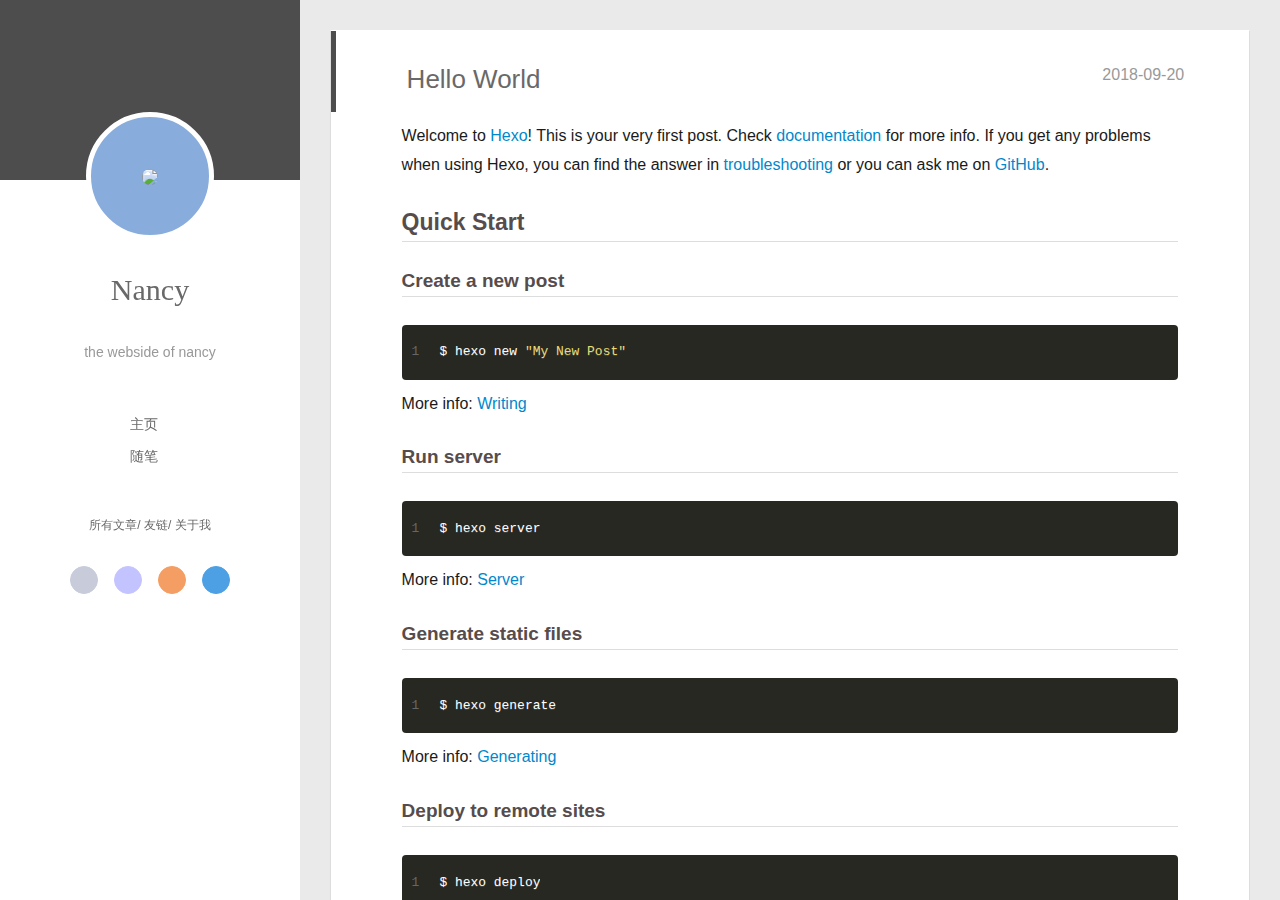
==== commit b1b5d78a: "Site updated: 2018-09-20 16:33:46" ====
--- a/index.html
+++ b/index.html
@@ -46,7 +46,7 @@
 <div class="intrude-less">
 	<header id="header" class="inner">
 		<a href="/" class="profilepic">
-			<img src="" class="js-avatar">
+			<img src="./source/img/qiuke.jpg" class="js-avatar">
 		</a>
 		<hgroup>
 		  <h1 class="header-author"><a href="/">Nancy</a></h1>
@@ -84,7 +84,7 @@
 				
 					<a class="github" target="_blank" href="#" title="github"><i class="icon-github"></i></a>
 		        
-					<a class="weibo" target="_blank" href="#" title="weibo"><i class="icon-weibo"></i></a>
+					<a class="weibo" target="_blank" href="/Nancyeah_" title="weibo"><i class="icon-weibo"></i></a>
 		        
 					<a class="rss" target="_blank" href="#" title="rss"><i class="icon-rss"></i></a>
 		        
@@ -106,7 +106,7 @@
 	<div class="intrude-less">
 		<header id="header" class="inner">
 			<div class="profilepic">
-				<img src="" class="js-avatar">
+				<img src="./source/img/qiuke.jpg" class="js-avatar">
 			</div>
 			<hgroup>
 			  <h1 class="header-author js-header-author">Nancy</h1>
@@ -127,7 +127,7 @@
 					
 						<a class="github" target="_blank" href="#" title="github"><i class="icon-github"></i></a>
 			        
-						<a class="weibo" target="_blank" href="#" title="weibo"><i class="icon-weibo"></i></a>
+						<a class="weibo" target="_blank" href="/Nancyeah_" title="weibo"><i class="icon-weibo"></i></a>
 			        
 						<a class="rss" target="_blank" href="#" title="rss"><i class="icon-rss"></i></a>
 			        
@@ -159,7 +159,8 @@
           <div id="js-content" class="content-ll">
             
   
-    <article id="post-hello-world" class="article article-type-post  article-index" itemscope itemprop="blogPost">
+    
+<article id="post-hello-world" class="article article-type-post  article-index" itemscope itemprop="blogPost">
   <div class="article-inner">
     
       <header class="article-header">
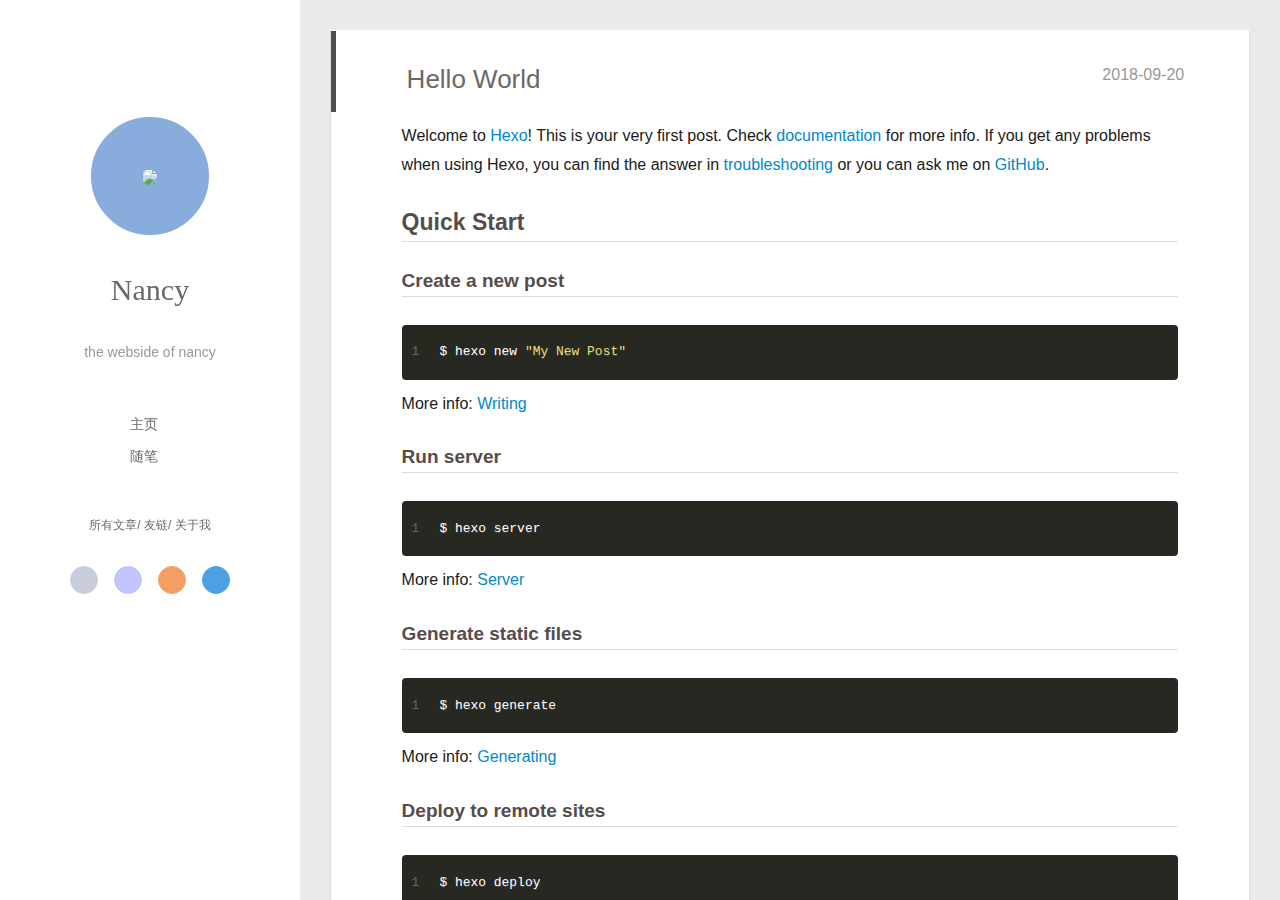
==== commit eb76c9e3: "Site updated: 2018-09-20 18:52:25" ====
--- a/index.html
+++ b/index.html
@@ -42,11 +42,11 @@
     <canvas id="anm-canvas" class="anm-canvas"></canvas>
     <div class="left-col" q-class="show:isShow">
       
-<div class="overlay" style="background: #4d4d4d"></div>
+<div class="overlay" style="background: ./background.jpg"></div>
 <div class="intrude-less">
 	<header id="header" class="inner">
 		<a href="/" class="profilepic">
-			<img src="./source/img/qiuke.jpg" class="js-avatar">
+			<img src="./qiuke.jpg" class="js-avatar">
 		</a>
 		<hgroup>
 		  <h1 class="header-author"><a href="/">Nancy</a></h1>
@@ -99,14 +99,14 @@
     <div class="mid-col" q-class="show:isShow,hide:isShow|isFalse">
       
 <nav id="mobile-nav">
-  	<div class="overlay js-overlay" style="background: #4d4d4d"></div>
+  	<div class="overlay js-overlay" style="background: ./background.jpg"></div>
 	<div class="btnctn js-mobile-btnctn">
   		<div class="slider-trigger list" q-on="click: openSlider(e)"><i class="icon icon-sort"></i></div>
 	</div>
 	<div class="intrude-less">
 		<header id="header" class="inner">
 			<div class="profilepic">
-				<img src="./source/img/qiuke.jpg" class="js-avatar">
+				<img src="./qiuke.jpg" class="js-avatar">
 			</div>
 			<hgroup>
 			  <h1 class="header-author js-header-author">Nancy</h1>
@@ -159,8 +159,7 @@
           <div id="js-content" class="content-ll">
             
   
-    
-<article id="post-hello-world" class="article article-type-post  article-index" itemscope itemprop="blogPost">
+    <article id="post-hello-world" class="article article-type-post  article-index" itemscope itemprop="blogPost">
   <div class="article-inner">
     
       <header class="article-header">
@@ -404,7 +403,7 @@
     
     	<section class="tools-section tools-section-me" q-show="aboutme">
   	  	
-  	  		<div class="aboutme-wrap" id="js-aboutme">很惭愧&lt;br&gt;&lt;br&gt;只做了一点微小的工作&lt;br&gt;谢谢大家</div>
+  	  		<div class="aboutme-wrap" id="js-aboutme">博客虽小&lt;br&gt;&lt;br&gt;有天能五脏俱全&lt;br&gt;谢谢大家</div>
   	  	
     	</section>
     
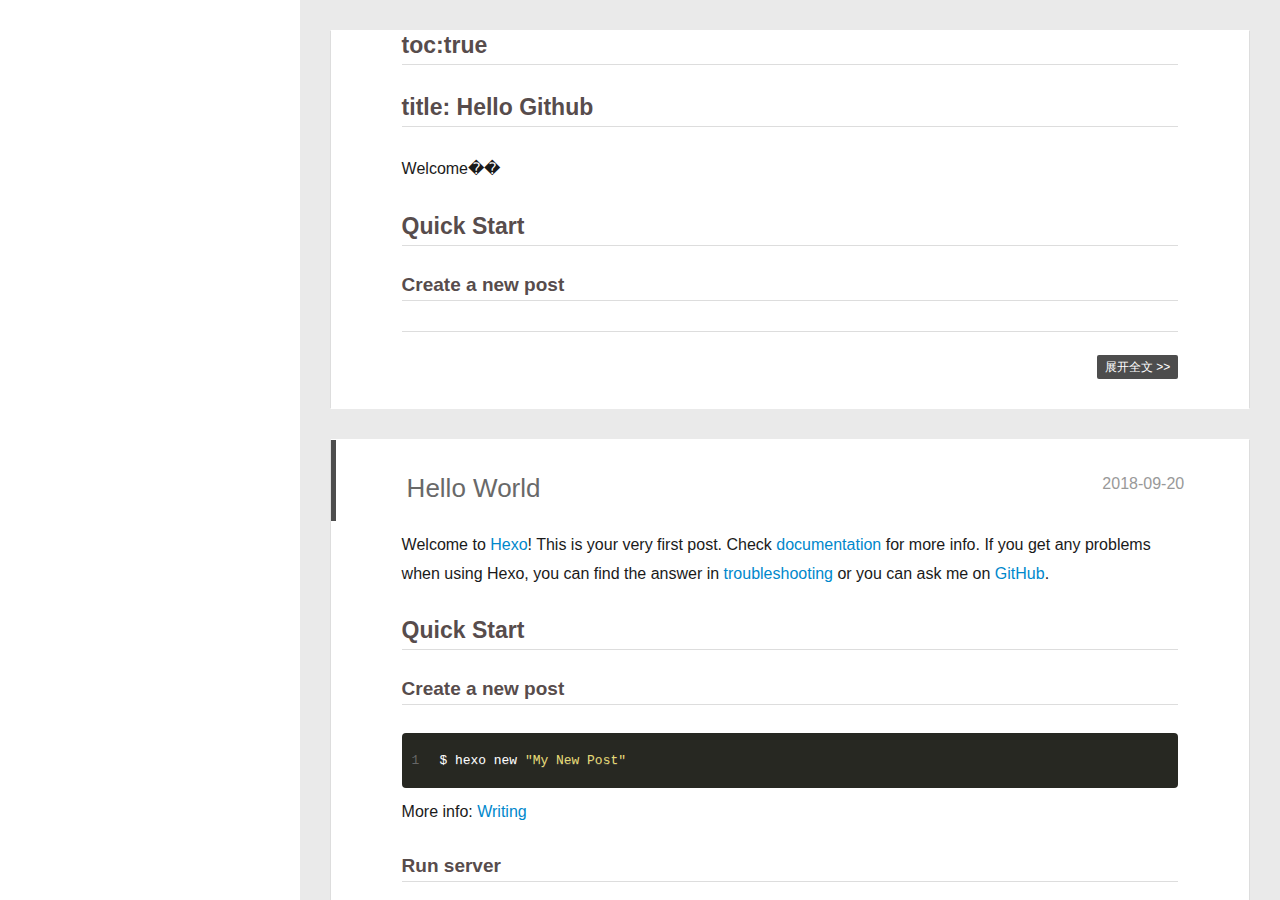
==== commit dd64c566: "Site updated: 2018-09-20 19:34:20" ====
--- a/index.html
+++ b/index.html
@@ -42,71 +42,18 @@
     <canvas id="anm-canvas" class="anm-canvas"></canvas>
     <div class="left-col" q-class="show:isShow">
       
-<div class="overlay" style="background: ./background.jpg"></div>
-<div class="intrude-less">
-	<header id="header" class="inner">
-		<a href="/" class="profilepic">
-			<img src="./qiuke.jpg" class="js-avatar">
-		</a>
-		<hgroup>
-		  <h1 class="header-author"><a href="/">Nancy</a></h1>
-		</hgroup>
-		
-		<p class="header-subtitle">the webside of nancy</p>
-		
-
-		<nav class="header-menu">
-			<ul>
-			
-				<li><a href="/">主页</a></li>
-	        
-				<li><a href="/tags/随笔/">随笔</a></li>
-	        
-			</ul>
-		</nav>
-		<nav class="header-smart-menu">
-    		
-    			
-    			<a q-on="click: openSlider(e, 'innerArchive')" href="javascript:void(0)">所有文章</a>
-    			
-            
-    			
-    			<a q-on="click: openSlider(e, 'friends')" href="javascript:void(0)">友链</a>
-    			
-            
-    			
-    			<a q-on="click: openSlider(e, 'aboutme')" href="javascript:void(0)">关于我</a>
-    			
-            
-		</nav>
-		<nav class="header-nav">
-			<div class="social">
-				
-					<a class="github" target="_blank" href="#" title="github"><i class="icon-github"></i></a>
-		        
-					<a class="weibo" target="_blank" href="/Nancyeah_" title="weibo"><i class="icon-weibo"></i></a>
-		        
-					<a class="rss" target="_blank" href="#" title="rss"><i class="icon-rss"></i></a>
-		        
-					<a class="zhihu" target="_blank" href="#" title="zhihu"><i class="icon-zhihu"></i></a>
-		        
-			</div>
-		</nav>
-	</header>		
-</div>
-
     </div>
     <div class="mid-col" q-class="show:isShow,hide:isShow|isFalse">
       
 <nav id="mobile-nav">
-  	<div class="overlay js-overlay" style="background: ./background.jpg"></div>
+  	<div class="overlay js-overlay" style="background: #4d4d4d"></div>
 	<div class="btnctn js-mobile-btnctn">
   		<div class="slider-trigger list" q-on="click: openSlider(e)"><i class="icon icon-sort"></i></div>
 	</div>
 	<div class="intrude-less">
 		<header id="header" class="inner">
 			<div class="profilepic">
-				<img src="./qiuke.jpg" class="js-avatar">
+				<img src="/qiuke.jpg" class="js-avatar">
 			</div>
 			<hgroup>
 			  <h1 class="header-author js-header-author">Nancy</h1>
@@ -158,6 +105,54 @@
           </div>
           <div id="js-content" class="content-ll">
             
+  
+    <article id="post-hello-github" class="article article-type-post  article-index" itemscope itemprop="blogPost">
+  <div class="article-inner">
+    
+    <div class="article-entry" itemprop="articleBody">
+      
+        <h2 id="toc-true"><a href="#toc-true" class="headerlink" title="toc:true"></a>toc:true</h2><h2 id="title-Hello-Github"><a href="#title-Hello-Github" class="headerlink" title="title: Hello Github"></a>title: Hello Github</h2><p>Welcome��</p>
+<h2 id="Quick-Start"><a href="#Quick-Start" class="headerlink" title="Quick Start"></a>Quick Start</h2><h3 id="Create-a-new-post"><a href="#Create-a-new-post" class="headerlink" title="Create a new post"></a>Create a new post</h3>
+      
+
+      
+    </div>
+    <div class="article-info article-info-index">
+      
+      
+      
+
+      
+        <p class="article-more-link">
+          <a class="article-more-a" href="/2018/09/20/hello-github/">展开全文 >></a>
+        </p>
+      
+
+      
+      <div class="clearfix"></div>
+    </div>
+  </div>
+</article>
+
+<aside class="wrap-side-operation">
+    <div class="mod-side-operation">
+        
+        <div class="jump-container" id="js-jump-container" style="display:none;">
+            <a href="javascript:void(0)" class="mod-side-operation__jump-to-top">
+                <i class="icon-font icon-back"></i>
+            </a>
+            <div id="js-jump-plan-container" class="jump-plan-container" style="top: -11px;">
+                <i class="icon-font icon-plane jump-plane"></i>
+            </div>
+        </div>
+        
+        
+    </div>
+</aside>
+
+
+
+<!-- 目录内容 -->  <!-- 目录内容结束 -->
   
     <article id="post-hello-world" class="article article-type-post  article-index" itemscope itemprop="blogPost">
   <div class="article-inner">
